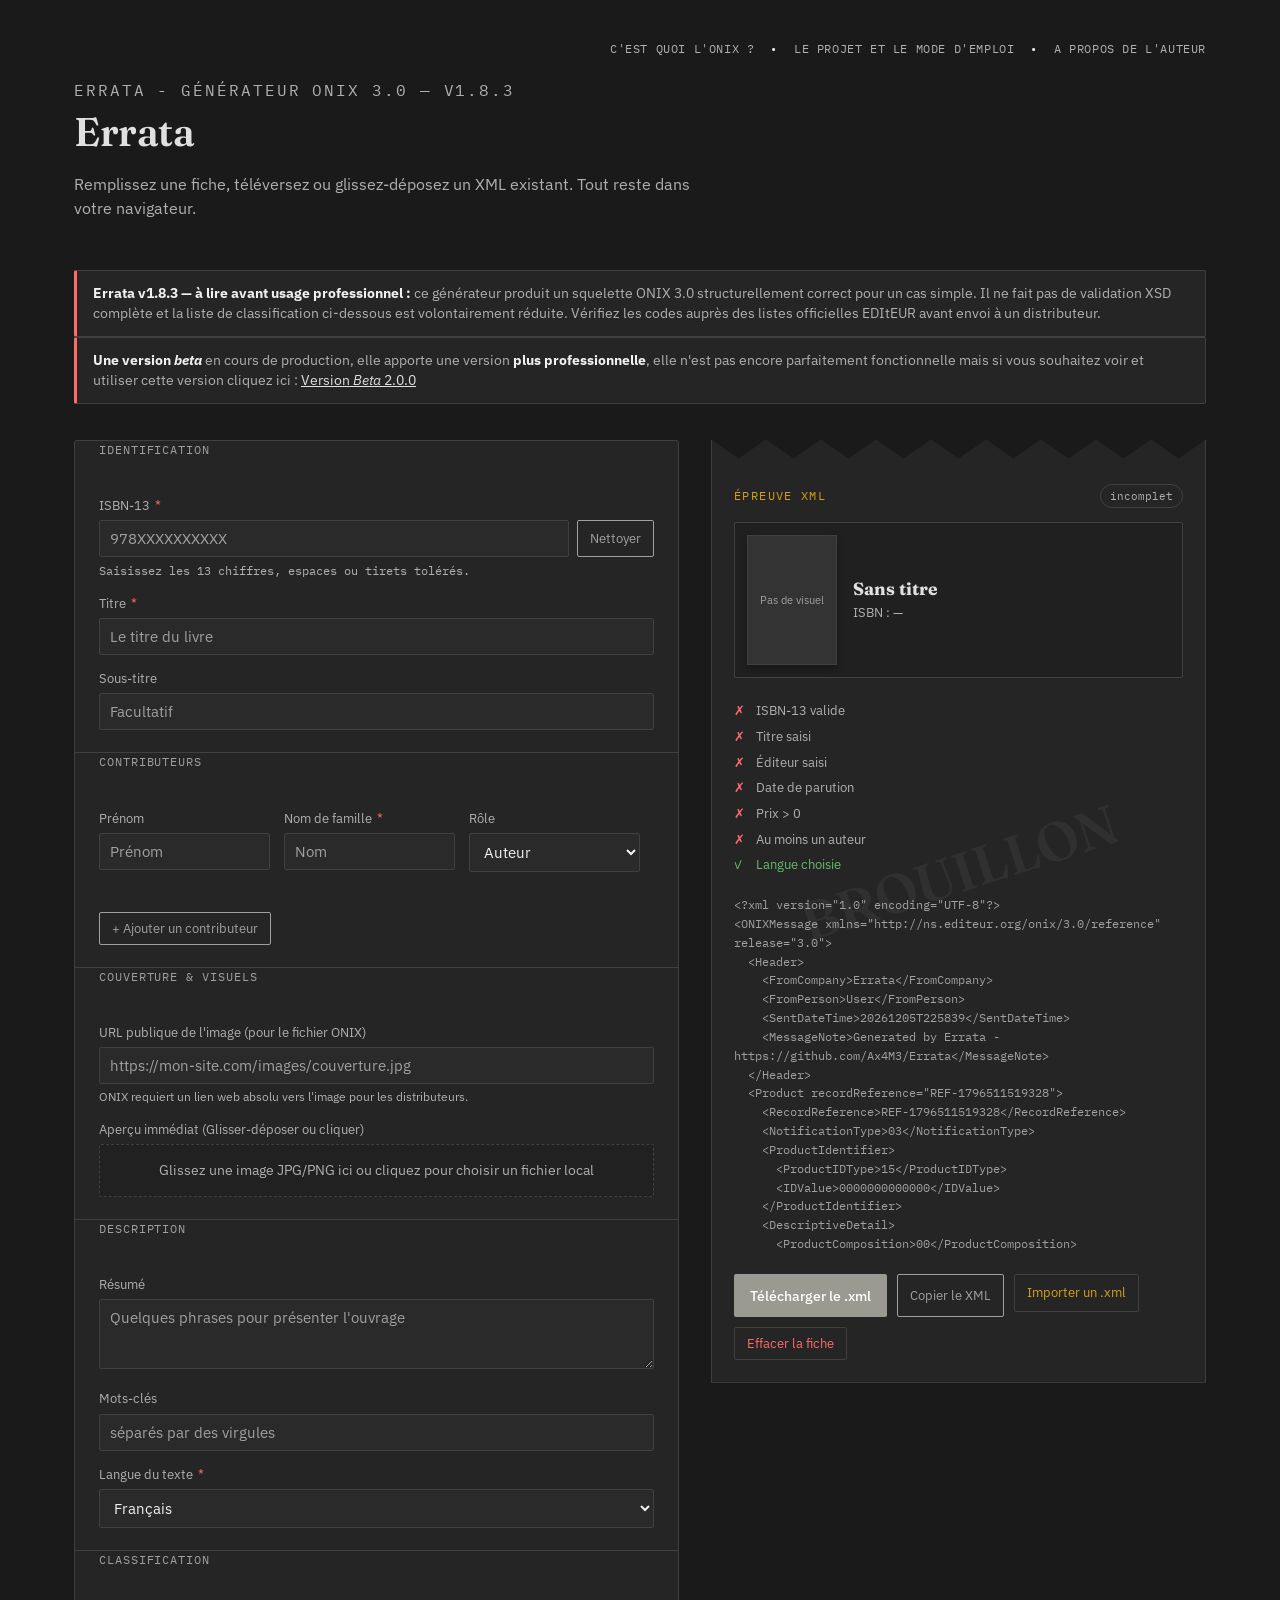
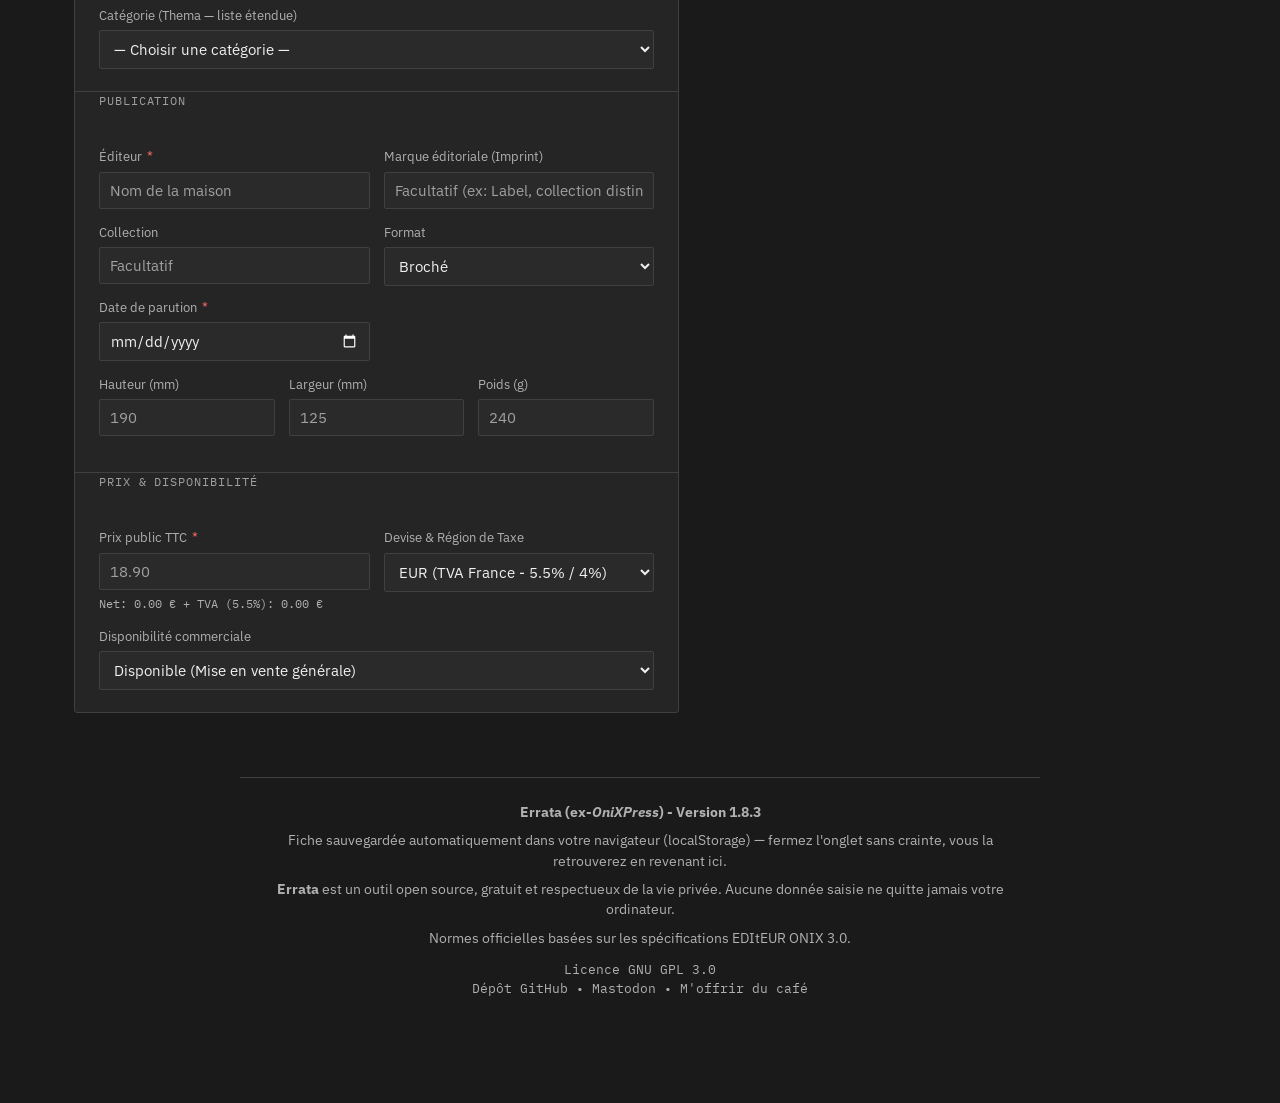
==== index.html @ e4c5c054 "correction de l'import XML et changement de nom" ====
<!DOCTYPE html>
<html lang="fr">
<head>
<meta charset="UTF-8">
<meta name="viewport" content="width=device-width, initial-scale=1.0">
<title>Errata — Générateur simplifié ONIX 3.0</title>
<meta name="description" content="Générez une fiche ONIX 3.0 structurellement correcte à partir d'un formulaire simple, entièrement dans votre navigateur. Aucune donnée n'est envoyée à un serveur.">
<meta property="og:title" content="Errata — Générateur ONIX 3.0">
<meta property="og:description" content="Remplissez une fiche, obtenez un fichier ONIX 3.0 valide côté structure, prêt à envoyer à un distributeur.">
<meta property="og:type" content="website">
<link rel="icon" href="data:image/svg+xml,%3Csvg xmlns='http://www.w3.org/2000/svg' viewBox='0 0 100 100'%3E%3Crect width='100' height='100' fill='%231A1A1A'/%3E%3Ctext x='50' y='68' text-anchor='middle' fill='%23D4A017' font-family='serif'%3E%3Ctspan font-size='58'%3EE%3C/tspan%3E%3Ctspan font-size='44'%3Ea%3C/tspan%3E%3C/text%3E%3C/svg%3E">
<link rel="preconnect" href="https://fonts.googleapis.com">
<link rel="preconnect" href="https://fonts.gstatic.com" crossorigin>
<link href="https://fonts.googleapis.com/css2?family=Fraunces:opsz,wght@9..144,400;9..144,500;9..144,600&family=IBM+Plex+Sans:wght@400;500;600&family=IBM+Plex+Mono:wght@400;500&display=swap" rel="stylesheet">
<link rel="stylesheet" href="style.css">
</head>
<body>
  <header class="top">
    <nav class="top-nav">
      <a href="pages/about.html">C'est quoi l'ONIX ?</a>
      <span> • </span>
      <a href="pages/project.html">Le Projet et le mode d'emploi</a>
      <span> • </span>
      <a href="pages/about-me.html">A propos de l'auteur</a>
    </nav>
    <p class="eyebrow">Errata - Générateur ONIX 3.0 — v1.8.3</p>
    <h1>Errata</h1>
    <p>Remplissez une fiche, téléversez ou glissez-déposez un XML existant. Tout reste dans votre navigateur.</p>
  </header>
  <div class="disclaimer">
    <div class="box">
      <strong>Errata v1.8.3 — à lire avant usage professionnel :</strong> ce générateur produit un squelette ONIX 3.0 structurellement correct pour un cas simple. Il ne fait pas de validation XSD complète et la liste de classification ci-dessous est volontairement réduite. Vérifiez les codes auprès des listes officielles EDItEUR avant envoi à un distributeur.
    </div>
    <div class="box">
      <strong>Une version <em>beta</em></strong> en cours de production, elle apporte une version <strong>plus professionnelle</strong>, elle n'est pas encore parfaitement fonctionnelle mais si vous souhaitez voir et utiliser cette version cliquez ici : <a href="admin/betatestindex.html" target="_blank" rel="noopener noreferrer">Version <em>Beta</em> 2.0.0</a>
    </div>
  </div>
  <main class="layout">
    <form class="card" id="onixForm" autocomplete="off">
      <fieldset>
        <legend>Identification</legend>
        <div class="field">
          <label for="isbn">ISBN-13 <span class="req">*</span></label>
          <div class="isbn-input-wrapper">
            <input type="text" id="isbn" inputmode="numeric" placeholder="978XXXXXXXXXX" maxlength="17" required aria-required="true" aria-describedby="isbnStatus">
            <button type="button" class="btn-ghost" id="cleanIsbnBtn" title="Supprimer les espaces et tirets">Nettoyer</button>
          </div>
          <div class="isbn-status neutral" id="isbnStatus" aria-live="polite">Saisissez les 13 chiffres, espaces ou tirets tolérés.</div>
        </div>
        <div class="field">
          <label for="title">Titre <span class="req">*</span></label>
          <input type="text" id="title" placeholder="Le titre du livre" required aria-required="true">
        </div>
        <div class="field">
          <label for="subtitle">Sous-titre</label>
          <input type="text" id="subtitle" placeholder="Facultatif">
        </div>
      </fieldset>
      <fieldset>
        <legend>Contributeurs</legend>
        <div id="contributors"></div>
        <button type="button" class="btn-ghost" id="addContributor" style="margin-top:14px;">+ Ajouter un contributeur</button>
      </fieldset>
      <fieldset>
        <legend>Couverture &amp; Visuels</legend>
        <div class="field">
          <label for="coverUrl">URL publique de l'image (pour le fichier ONIX)</label>
          <input type="text" id="coverUrl" placeholder="https://mon-site.com/images/couverture.jpg">
          <div style="font-size: .75rem; color: var(--text-muted); margin-top: 4px;">ONIX requiert un lien web absolu vers l'image pour les distributeurs.</div>
        </div>
        <div class="field">
          <label>Aperçu immédiat (Glisser-déposer ou cliquer)</label>
          <div class="cover-dropzone" id="coverLocalZone">
            Glissez une image JPG/PNG ici ou cliquez pour choisir un fichier local
          </div>
          <input type="file" id="coverLocalFile" accept="image/jpeg,image/png" style="display:none;">
        </div>
      </fieldset>
      <fieldset>
        <legend>Description</legend>
        <div class="field">
          <label for="summary">Résumé</label>
          <textarea id="summary" placeholder="Quelques phrases pour présenter l'ouvrage"></textarea>
        </div>
        <div class="field">
          <label for="keywords">Mots-clés</label>
          <input type="text" id="keywords" placeholder="séparés par des virgules">
        </div>
        <div class="field">
          <label for="language">Langue du texte <span class="req">*</span></label>
          <select id="language" required aria-required="true">
            <option value="">— Choisir une langue —</option>
            <option value="fre" selected>Français</option>
            <option value="eng">Anglais</option>
            <option value="spa">Espagnol</option>
            <option value="ger">Allemand</option>
            <option value="ita">Italien</option>
            <option value="por">Portugais</option>
            <option value="dut">Néerlandais</option>
            <option value="rus">Russe</option>
            <option value="pol">Polonais</option>
            <option value="swe">Suédois</option>
            <option value="dan">Danois</option>
            <option value="nor">Norvégien</option>
            <option value="fin">Finnois</option>
            <option value="gre">Grec</option>
            <option value="tur">Turc</option>
            <option value="ara">Arabe</option>
            <option value="chi">Chinois</option>
            <option value="jpn">Japonais</option>
            <option value="kor">Coréen</option>
            <option value="lat">Latin</option>
          </select>
        </div>
      </fieldset>
      <fieldset>
        <legend>Classification</legend>
        <div class="field">
          <label for="subject">Catégorie (Thema — liste étendue)</label>
          <select id="subject">
            <option value="">— Choisir une catégorie —</option>
            <optgroup label="Fiction et romans">
              <option value="FBA">Fiction contemporaine</option>
              <option value="FBC">Fiction classique</option>
              <option value="FV">Fiction historique</option>
              <option value="FC">Fiction biographique</option>
              <option value="FL">Science-fiction</option>
              <option value="FM">Fantasy</option>
              <option value="FF">Policier / roman à énigme</option>
              <option value="FH">Thriller / suspense</option>
              <option value="FK">Horreur / fantastique</option>
              <option value="FJ">Aventure</option>
              <option value="FR">Romance</option>
              <option value="FT">Saga familiale</option>
              <option value="FN">Mythes et légendes</option>
              <option value="FLX">Fiction littéraire générale</option>
            </optgroup>
            <optgroup label="Jeunesse">
              <option value="YFB">Jeunesse — fiction générale</option>
              <option value="YFH">Jeunesse — fantasy</option>
              <option value="YFG">Jeunesse — science-fiction</option>
              <option value="YFT">Jeunesse — fiction historique</option>
              <option value="YFC">Jeunesse — aventure</option>
              <option value="YFD">Jeunesse — horreur / fantômes</option>
              <option value="YFQ">Jeunesse — histoires humoristiques</option>
              <option value="YX">Jeunesse — non-fiction</option>
              <option value="YPS">Jeunesse — poésie</option>
              <option value="YBC">Jeunesse — livres d'images</option>
            </optgroup>
            <optgroup label="Biographie, littérature et critique">
              <option value="DNB">Biographie</option>
              <option value="DNBA">Autobiographie</option>
              <option value="DNC">Mémoires</option>
              <option value="DNL">Essai littéraire</option>
              <option value="DS">Littérature — histoire et critique</option>
              <option value="DSB">Biographie littéraire</option>
              <option value="DCF">Essais sur la fiction</option>
            </optgroup>
            <optgroup label="Société et sciences humaines">
              <option value="JB">Société et culture — généralités</option>
              <option value="JH">Sociologie et anthropologie</option>
              <option value="JN">Éducation</option>
              <option value="JP">Politique et gouvernement</option>
              <option value="JPH">Histoire politique</option>
              <option value="JFS">Féminisme et études de genre</option>
              <option value="JM">Médias et communication</option>
              <option value="JHMC">Études culturelles</option>
            </optgroup>
            <optgroup label="Arts">
              <option value="AB">Arts — généralités</option>
              <option value="AG">Beaux-arts — sujets et traitements</option>
              <option value="AGA">Histoire de l'art</option>
              <option value="AFC">Peinture</option>
              <option value="AK">Art et design</option>
              <option value="AM">Architecture</option>
              <option value="AP">Photographie et photographies</option>
              <option value="ATD">Design</option>
            </optgroup>
            <optgroup label="Cuisine et gastronomie">
              <option value="WBA">Cuisine générale et recettes</option>
              <option value="WBTD">Cuisine du monde</option>
              <option value="WBF">Cuisine française</option>
              <option value="WBD">Régimes et nutrition</option>
              <option value="WBJ">Boissons (vin, bière, cocktails)</option>
              <option value="WBS">Cuisine végétarienne/végane</option>
            </optgroup>
            <optgroup label="Nature et environnement">
              <option value="RNC">Conservation de la nature</option>
              <option value="RN">Écologie et environnement</option>
              <option value="RGC">Changement climatique</option>
              <option value="WN">Vie sauvage et animaux</option>
              <option value="TV">Jardinage</option>
            </optgroup>
            <optgroup label="Économie et entreprise">
              <option value="KCF">Finance</option>
              <option value="KJ">Économie</option>
              <option value="KJK">Économie internationale</option>
              <option value="KFF">Comptabilité</option>
              <option value="KNS">Marketing</option>
              <option value="KJV">Entrepreneuriat</option>
            </optgroup>
            <optgroup label="Droit">
              <option value="LN">Droit — généralités</option>
              <option value="LND">Droit privé</option>
              <option value="LNP">Droit public</option>
              <option value="LNKD">Droit des affaires</option>
              <option value="LNC">Droit constitutionnel</option>
            </optgroup>
            <optgroup label="Sciences et technique">
              <option value="PD">Mathématiques</option>
              <option value="PH">Physique</option>
              <option value="PST">Sciences de la Terre</option>
              <option value="PB">Biologie et sciences de la vie</option>
              <option value="PS">Chimie</option>
              <option value="TJ">Technologie, ingénierie</option>
              <option value="UY">Informatique</option>
            </optgroup>
            <optgroup label="Reference et éducation">
              <option value="GBC">Dictionnaires et encyclopédies</option>
              <option value="JN">Éducation</option>
              <option value="JNU">Enseignement supérieur</option>
              <option value="CJ">Langues</option>
            </optgroup>
            <optgroup label="Histoire">
              <option value="NH">Histoire</option>
              <option value="NHD">Histoire générale et mondiale</option>
              <option value="NHF">Histoire des périodes spécifiques</option>
              <option value="NHG">Histoire par région</option>
              <option value="NHW">Histoire militaire</option>
            </optgroup>
            <optgroup label="Santé et bien-être">
              <option value="V">Santé, relations et développement personnel</option>
              <option value="VF">Santé familiale</option>
              <option value="VS">Santé publique</option>
              <option value="VX">Médecine alternative</option>
              <option value="VSP">Psychologie</option>
            </optgroup>
            <optgroup label="Loisirs et sports">
              <option value="S">Sports et loisirs</option>
              <option value="SF">Sports en général</option>
              <option value="SFB">Sports de ballon</option>
              <option value="SFG">Jeux et passe-temps</option>
              <option value="SFH">Jeux de société</option>
            </optgroup>
          </select>
        </div>
      </fieldset>
      <fieldset>
        <legend>Publication</legend>
        <div class="row">
          <div class="field">
            <label for="publisher">Éditeur <span class="req">*</span></label>
            <input type="text" id="publisher" placeholder="Nom de la maison" required aria-required="true">
          </div>
          <div class="field">
            <label for="imprint">Marque éditoriale (Imprint)</label>
            <input type="text" id="imprint" placeholder="Facultatif (ex: Label, collection distincte)">
          </div>
        </div>
        <div class="row">
          <div class="field">
            <label for="collection">Collection</label>
            <input type="text" id="collection" placeholder="Facultatif">
          </div>
          <div class="field">
            <label for="productForm">Format</label>
            <select id="productForm">
              <option value="BC">Broché</option>
              <option value="BB">Relié</option>
              <option value="ED">Numérique (ePub / PDF)</option>
            </select>
          </div>
        </div>
        <div class="row">
          <div class="field">
            <label for="pubdate">Date de parution <span class="req">*</span></label>
            <input type="date" id="pubdate" required aria-required="true">
          </div>
        </div>
        <div class="row-3 field" id="logisticsRow" style="margin-top:14px;">
          <div class="field">
            <label for="height">Hauteur (mm)</label>
            <input type="number" id="height" min="0" placeholder="190">
          </div>
          <div class="field">
            <label for="width">Largeur (mm)</label>
            <input type="number" id="width" min="0" placeholder="125">
          </div>
          <div class="field">
            <label for="weight">Poids (g)</label>
            <input type="number" id="weight" min="0" placeholder="240">
          </div>
        </div>
      </fieldset>
      <fieldset>
        <legend>Prix &amp; disponibilité</legend>
        <div class="row">
          <div class="field">
            <label for="price">Prix public TTC <span class="req">*</span></label>
            <input type="number" id="price" min="0" step="0.01" placeholder="18.90" required aria-required="true">
            <div id="priceCalculated" style="font-family:'IBM Plex Mono', monospace; font-size:.75rem; color:var(--text-muted); margin-top:5px;"></div>
          </div>
          <div class="field">
            <label for="currency">Devise &amp; Région de Taxe</label>
            <select id="currency">
              <option value="EUR-FR">EUR (TVA France - 5.5% / 4%)</option>
              <option value="EUR-BE">EUR (TVA Belgique - 6%)</option>
              <option value="CHF">CHF (TVA Suisse - 2.6%)</option>
              <option value="USD">USD (Sans Taxe - US)</option>
              <option value="GBP">GBP (TVA Exonérée - UK)</option>
              <option value="CAD">CAD (TPS Canada - 5%)</option>
            </select>
          </div>
        </div>
        <div class="field">
          <label for="availability">Disponibilité commerciale</label>
          <select id="availability">
            <option value="20">Disponible (Mise en vente générale)</option>
            <option value="10">À paraître (Précommande)</option>
            <option value="40">Disponibilité incertaine / Réimprimer</option>
            <option value="31">Épuisé</option>
          </select>
        </div>
      </fieldset>
    </form>
    <div class="proof-wrap">
      <div class="proof" id="dropZone">
        <div class="proof-head">
          <p class="eyebrow">Épreuve XML</p>
          <span class="status-pill" id="statusPill" aria-live="polite">incomplet</span>
        </div>
        
        <div class="preview-book-container">
          <div class="preview-cover-box" id="previewCover">Pas de visuel</div>
          <div class="preview-book-info">
            <h3 class="preview-book-title" id="previewTitle">Sans titre</h3>
            <div class="preview-book-meta" id="previewMeta">ISBN : —</div>
          </div>
        </div>

        <ul class="checklist" id="checklist" aria-live="polite"></ul>
        <pre id="xmlOutput"></pre>
        <div class="proof-actions">
          <button type="button" class="btn-primary" id="downloadBtn" disabled>Télécharger le .xml</button>
          <button type="button" class="btn-ghost" id="copyBtn" disabled>Copier le XML</button>
          
          <label for="importFile" class="btn-label">Importer un .xml</label>
          <input type="file" id="importFile" accept=".xml" style="display:none;">
          
          <button type="button" class="btn-ghost" id="resetBtn">Effacer la fiche</button>
          <span id="copyError" role="alert" style="font-size:.75rem;color:var(--accent-red);align-self:center;"></span>
        </div>
      </div>
    </div>
  </main>

  <footer class="note">
    <div><strong>Errata (ex-<em>OniXPress</em>) - Version 1.8.3</strong></div>
    <div>Fiche sauvegardée automatiquement dans votre navigateur (localStorage) — fermez l'onglet sans crainte, vous la retrouverez en revenant ici.</div>
    <div><strong>Errata</strong> est un outil open source, gratuit et respectueux de la vie privée. Aucune donnée saisie ne quitte jamais votre ordinateur.</div>
    <div>Normes officielles basées sur les spécifications EDItEUR ONIX 3.0.</div>
    <div class="footer-links">
      <a href="pages/license.html" target="_blank" rel="noopener noreferrer">Licence GNU GPL 3.0</a>
      <div>
        <a href="https://github.com/Ax4M3/Errata" target="_blank" rel="noopener noreferrer">Dépôt GitHub</a>
        <span> • </span>
        <a href="https://piaille.fr/@Axm" target="_blank" rel="noopener noreferrer">Mastodon</a>
        <span> • </span>
        <a href="https://liberapay.com/AxM3/donate" target="_blank" rel="noopener noreferrer">M'offrir du café</a>
      </div>
    </div>
  </footer>
  
<script>
(function(){
  const STORAGE_KEY = 'errata-fiche';
  const STORAGE_SCHEMA_VERSION = 3;
  const fields = ['isbn','title','subtitle','summary','keywords','subject',
                   'publisher','imprint','collection','pubdate','productForm','price','currency',
                   'height', 'width', 'weight', 'availability', 'language', 'coverUrl'];
  
  let contributors = [{ firstname:'', lastname: '', role:'A01', lang: 'eng' }];
  let localCoverDataUrl = '';
  const sessionRef = Date.now();
  
  const contributorRoles = [
    { code: 'A01', label: 'Auteur' },
    { code: 'A18', label: 'Co-auteur' },
    { code: 'A02', label: 'Avec la participation de' },
    { code: 'A03', label: 'Compilé par' },
    { code: 'A04', label: 'Sélectionné par' },
    { code: 'A11', label: 'Conception graphique de' },
    { code: 'A12', label: 'Illustré par' },
    { code: 'A13', label: 'Photographies de' },
    { code: 'A14', label: 'Cartes par' },
    { code: 'A31', label: 'Illustrations de couverture par' },
    { code: 'A32', label: 'Couverture conçue par' },
    { code: 'A36', label: 'Couverture / illustration de couverture par' },
    { code: 'B05', label: 'Adapté par' },
    { code: 'B06', label: 'Traduit par (Traducteur)' },
    { code: 'B01', label: 'Sous la direction de / Édité par' },
    { code: 'B02', label: 'Édité par' },
    { code: 'B03', label: 'Conseiller éditorial' },
    { code: 'B04', label: 'Rédacteur en chef' },
    { code: 'B09', label: 'Collection dirigée par' },
    { code: 'B20', label: 'Directeur de collection' },
    { code: 'B17', label: 'Collaborateur' }
  ];

  const languagesList = [
    { code: 'eng', label: 'Anglais' },
    { code: 'fre', label: 'Français' },
    { code: 'spa', label: 'Espagnol' },
    { code: 'ger', label: 'Allemand' },
    { code: 'ita', label: 'Italien' },
    { code: 'por', label: 'Portugais' }
  ];

  const els = {};
  fields.forEach(id => els[id] = document.getElementById(id));
  const logisticsRow = document.getElementById('logisticsRow');
  const contributorsWrap = document.getElementById('contributors');
  const xmlOutput = document.getElementById('xmlOutput');
  const checklistEl = document.getElementById('checklist');
  const statusPill = document.getElementById('statusPill');
  const downloadBtn = document.getElementById('downloadBtn');
  const copyBtn = document.getElementById('copyBtn');
  const copyError = document.getElementById('copyError');
  const isbnStatus = document.getElementById('isbnStatus');
  const importFileInput = document.getElementById('importFile');
  const dropZone = document.getElementById('dropZone');
  const cleanIsbnBtn = document.getElementById('cleanIsbnBtn');
  
  const coverLocalZone = document.getElementById('coverLocalZone');
  const coverLocalFile = document.getElementById('coverLocalFile');
  const previewCover = document.getElementById('previewCover');
  const previewTitle = document.getElementById('previewTitle');
  const previewMeta = document.getElementById('previewMeta');

  function escapeXml(str){
    return String(str || '').replace(/&/g,'&amp;').replace(/</g,'&lt;').replace(/>/g,'&gt;').replace(/"/g,'&quot;').replace(/'/g,'&apos;');
  }
  function escapeAttr(str) {
    return String(str || '').replace(/&/g,'&amp;').replace(/</g,'&lt;').replace(/>/g,'&gt;').replace(/"/g,'&quot;').replace(/'/g,'&#39;');
  }
  function cleanIsbn(v){
    return (v || '').replace(/[^0-9Xx]/g,'').toUpperCase();
  }
  function isbn13CheckDigit(isbn12){
    let sum = 0;
    for(let i=0;i<12;i++){
      const d = parseInt(isbn12[i],10);
      sum += (i % 2 === 0) ? d : d*3;
    }
    const mod = sum % 10;
    return mod === 0 ? 0 : 10 - mod;
  }
  function validateIsbn(raw){
    const clean = cleanIsbn(raw);
    if(clean.length === 0) return { state:'neutral', msg:'Saisissez les 13 chiffres, espaces ou tirets tolérés.' };
    if(clean.length !== 13 || !/^\d{13}$/.test(clean)) return { state:'bad', msg:'Un ISBN-13 comporte exactement 13 chiffres.' };
    const expected = isbn13CheckDigit(clean.slice(0,12));
    if(expected === parseInt(clean[12],10)) return { state:'ok', msg:'✓ Clé valide.', clean };
    return { state:'bad', msg:`✗ Clé invalide (attendu ${expected}).` };
  }

  cleanIsbnBtn.addEventListener('click', () => {
    els.isbn.value = cleanIsbn(els.isbn.value);
    update();
  });

  coverLocalZone.addEventListener('click', () => coverLocalFile.click());
  coverLocalFile.addEventListener('change', e => handleCoverFile(e.target.files[0]));
  
  coverLocalZone.addEventListener('dragover', e => { e.preventDefault(); coverLocalZone.style.borderColor = 'var(--accent-gold)'; });
  coverLocalZone.addEventListener('dragleave', () => coverLocalZone.style.borderColor = 'var(--line)');
  coverLocalZone.addEventListener('drop', e => {
    e.preventDefault();
    coverLocalZone.style.borderColor = 'var(--line)';
    if(e.dataTransfer.files.length > 0) handleCoverFile(e.dataTransfer.files[0]);
  });

  function handleCoverFile(file) {
    if (!file || !file.type.startsWith('image/')) return;
    const reader = new FileReader();
    reader.onload = function(evt) {
      localCoverDataUrl = evt.target.result;
      updateCoverPreview();
    };
    reader.readAsDataURL(file);
  }

  function updateCoverPreview() {
    const state = getState();
    const currentSrc = localCoverDataUrl || state.coverUrl.trim();
    if (currentSrc) {
      previewCover.style.backgroundImage = `url('${currentSrc}')`;
      previewCover.textContent = '';
    } else {
      previewCover.style.backgroundImage = 'none';
      previewCover.textContent = 'Pas de visuel';
    }
    
    previewTitle.textContent = state.title.trim() ? state.title : 'Sans titre';
    previewMeta.textContent = `ISBN : ${state.isbnClean ? state.isbnClean : '—'}`;
  }

  function renderContributors(){
    contributorsWrap.innerHTML = '';
    contributors.forEach((c, idx) => {
      const row = document.createElement('div');
      row.className = 'contributor-row';

      const fnField = document.createElement('div');
      fnField.className = 'field';
      fnField.innerHTML = `<label for="contrib-fn-${idx}">Prénom</label><input type="text" id="contrib-fn-${idx}" value="${escapeAttr(c.firstname)}" placeholder="Prénom">`;
      fnField.querySelector('input').addEventListener('input', e => { contributors[idx].firstname = e.target.value; update(); });
      row.appendChild(fnField);

      const lnField = document.createElement('div');
      lnField.className = 'field';
      lnField.innerHTML = `<label for="contrib-ln-${idx}">Nom de famille ${idx===0?'<span class="req">*</span>':''}</label><input type="text" id="contrib-ln-${idx}" value="${escapeAttr(c.lastname)}" placeholder="Nom" ${idx===0?'required':''}>`;
      lnField.querySelector('input').addEventListener('input', e => { contributors[idx].lastname = e.target.value; update(); });
      row.appendChild(lnField);

      const roleField = document.createElement('div');
      roleField.className = 'field';
      const rSelect = document.createElement('select');
      rSelect.id = `contrib-role-${idx}`;
      contributorRoles.forEach(r => rSelect.innerHTML += `<option value="${r.code}" ${r.code===c.role?'selected':''}>${r.label}</option>`);
      rSelect.addEventListener('change', e => { contributors[idx].role = e.target.value; renderContributors(); update(); });
      roleField.innerHTML = `<label for="contrib-role-${idx}">Rôle</label>`;
      roleField.appendChild(rSelect);
      row.appendChild(roleField);

      if (c.role === 'B06') {
        const langField = document.createElement('div');
        langField.className = 'field';
        const lSelect = document.createElement('select');
        lSelect.id = `contrib-lang-${idx}`;
        languagesList.forEach(l => lSelect.innerHTML += `<option value="${l.code}" ${l.code===(c.lang||'eng')?'selected':''}>${l.label}</option>`);
        lSelect.addEventListener('change', e => { contributors[idx].lang = e.target.value; update(); });
        langField.innerHTML = `<label for="contrib-lang-${idx}">Langue source</label>`;
        langField.appendChild(lSelect);
        row.appendChild(langField);
      }

      if(contributors.length > 1){
        const rem = document.createElement('button');
        rem.type = 'button'; rem.className = 'btn-remove'; rem.textContent = 'Retirer';
        rem.addEventListener('click', () => { contributors.splice(idx,1); renderContributors(); update(); });
        row.appendChild(rem);
      }
      contributorsWrap.appendChild(row);
    });
  }

  document.getElementById('addContributor').addEventListener('click', () => {
    contributors.push({ firstname:'', lastname: '', role:'A01', lang: 'eng' });
    renderContributors(); update();
  });

  function getTextContent(node) {
    return node ? node.textContent.trim() : '';
  }

  function findNode(parent, tagName, conditionFn) {
    const nodes = parent.getElementsByTagName(tagName);
    for (let i = 0; i < nodes.length; i++) {
      if (conditionFn(nodes[i])) return nodes[i];
    }
    return null;
  }

  function findNodes(parent, tagName, conditionFn) {
    const nodes = parent.getElementsByTagName(tagName);
    const result = [];
    for (let i = 0; i < nodes.length; i++) {
      if (conditionFn(nodes[i])) result.push(nodes[i]);
    }
    return result;
  }

  function processXmlFile(file) {
    if (!file) return;
    const reader = new FileReader();
    reader.onload = function(evt) {
      try {
        const parser = new DOMParser();
        const xmlDoc = parser.parseFromString(evt.target.result, "application/xml");
        
        if (xmlDoc.getElementsByTagName("parsererror").length > 0 || !xmlDoc.querySelector('ONIXMessage')) {
          alert("Fichier XML invalide ou non conforme aux schémas ONIX requis.");
          return;
        }

        function getNodeWithChildValue(parent, childTag, childValue) {
          const children = parent.getElementsByTagName(childTag);
          for (let i = 0; i < children.length; i++) {
            if (children[i].textContent.trim() === childValue) {
              return children[i].parentNode;
            }
          }
          return null;
        }

        function getSiblingAfter(node, tagName) {
          let sibling = node.nextSibling;
          while (sibling) {
            if (sibling.nodeType === 1 && sibling.tagName === tagName) {
              return sibling;
            }
            sibling = sibling.nextSibling;
          }
          return null;
        }

        const titleElements = xmlDoc.querySelectorAll('TitleElement');
        let titleText = '';
        let subtitleText = '';
        
        titleElements.forEach(el => {
          const level = el.querySelector('TitleElementLevel');
          if (level && level.textContent.trim() === '01') {
            const titleTextEl = el.querySelector('TitleText');
            const subtitleEl = el.querySelector('Subtitle');
            if (titleTextEl) titleText = titleTextEl.textContent.trim();
            if (subtitleEl) subtitleText = subtitleEl.textContent.trim();
          }
        });
        
        if (!titleText) {
          const simpleTitle = xmlDoc.querySelector('TitleText');
          if (simpleTitle) titleText = simpleTitle.textContent.trim();
        }
        if (!subtitleText) {
          const simpleSubtitle = xmlDoc.querySelector('Subtitle');
          if (simpleSubtitle) subtitleText = simpleSubtitle.textContent.trim();
        }

        els.title.value = titleText;
        els.subtitle.value = subtitleText;
        const textContent = xmlDoc.querySelector('TextContent');
        const textNode = textContent ? textContent.querySelector('Text') : null;
        els.summary.value = getTextContent(textNode);
        const subject20 = xmlDoc.querySelector('Subject[SubjectSchemeIdentifier="20"]');
        const keywordsNode = subject20 ? subject20.querySelector('SubjectHeadingText') : null;
        els.keywords.value = getTextContent(keywordsNode) || '';
        const publisherNode = xmlDoc.querySelector('PublisherName');
        els.publisher.value = getTextContent(publisherNode);
        const imprintNode = xmlDoc.querySelector('ImprintName');
        els.imprint.value = getTextContent(imprintNode) || '';
        const collectionNode = xmlDoc.querySelector('Collection');
        const collectionTitle = collectionNode ? collectionNode.querySelector('TitleText') : null;
        els.collection.value = getTextContent(collectionTitle);
        const productFormNode = xmlDoc.querySelector('ProductForm');
        els.productForm.value = getTextContent(productFormNode) || 'BC';
        const languageNode = xmlDoc.querySelector('LanguageCode');
        els.language.value = getTextContent(languageNode) || 'fre';
        const subject93 = xmlDoc.querySelector('Subject[SubjectSchemeIdentifier="93"]');
        const subjectCode = subject93 ? subject93.querySelector('SubjectCode') : null;
        const fallbackSubject = subjectCode ? null : xmlDoc.querySelector('SubjectCode');
        els.subject.value = getTextContent(subjectCode) || getTextContent(fallbackSubject) || '';
        const availabilityNode = xmlDoc.querySelector('ProductAvailability');
        els.availability.value = getTextContent(availabilityNode) || '20';
        const priceNode = xmlDoc.querySelector('PriceAmount');
        els.price.value = getTextContent(priceNode);
        const supportingResource = xmlDoc.querySelector('SupportingResource[ResourceContentType="01"]');
        const resourceLink = supportingResource ? supportingResource.querySelector('ResourceLink') : null;
        els.coverUrl.value = getTextContent(resourceLink) || '';
        const currencyCodeNode = xmlDoc.querySelector('CurrencyCode');
        const taxRegionNode = xmlDoc.querySelector('TaxRegionCode');
        const countriesIncludedNode = xmlDoc.querySelector('CountriesIncluded');
        
        const cc = getTextContent(currencyCodeNode);
        const reg = getTextContent(taxRegionNode) || getTextContent(countriesIncludedNode);
        if(cc === 'EUR') {
          els.currency.value = reg === 'BE' ? 'EUR-BE' : 'EUR-FR';
        } else {
          els.currency.value = cc || 'EUR-FR';
        }
        
        const measures = xmlDoc.querySelectorAll('Measure');
        els.height.value = ''; els.width.value = ''; els.weight.value = '';
        measures.forEach(m => {
          const typeNode = m.querySelector('MeasureType');
          const valNode = m.querySelector('Measurement');
          if (!typeNode || !valNode) return;
          const type = typeNode.textContent.trim();
          const val = valNode.textContent.trim();
          if(type === '01') els.height.value = val;
          if(type === '02') els.width.value = val;
          if(type === '08') els.weight.value = val;
        });
        const publishingDateNode = xmlDoc.querySelector('PublishingDate');
        const dateNode = publishingDateNode ? publishingDateNode.querySelector('Date') : null;
        const rawDate = getTextContent(dateNode);
        if(rawDate && rawDate.length === 8) {
          els.pubdate.value = `${rawDate.slice(0,4)}-${rawDate.slice(4,6)}-${rawDate.slice(6,8)}`;
        } else {
          els.pubdate.value = '';
        }
        const xmlContribs = xmlDoc.querySelectorAll('Contributor');
        if (xmlContribs.length > 0) {
          contributors = [];
          xmlContribs.forEach(c => {
            const namesBeforeKey = c.querySelector('NamesBeforeKey');
            const keyNames = c.querySelector('KeyNames');
            const contributorRole = c.querySelector('ContributorRole');
            const contributorLanguage = c.querySelector('ContributorLanguage');
            const langCode = contributorLanguage ? contributorLanguage.querySelector('LanguageCode') : null;
            
            contributors.push({
              firstname: getTextContent(namesBeforeKey) || '',
              lastname: getTextContent(keyNames) || '',
              role: getTextContent(contributorRole) || 'A01',
              lang: getTextContent(langCode) || 'eng'
            });
          });
        }
        
        localCoverDataUrl = '';
        renderContributors();
        update();
        
        alert('Fichier XML importé avec succès !');
      } catch (err) {
        console.error('Erreur lors du traitement du XML:', err);
        alert("Erreur de parsing lors du traitement du fichier XML. Veuillez vérifier que le fichier est un XML ONIX 3.0 valide.\n\nErreur: " + err.message);
      }
    };
    reader.readAsText(file);
  }

  importFileInput.addEventListener('change', e => {
    processXmlFile(e.target.files[0]);
    importFileInput.value = '';
  });

  window.addEventListener('dragover', e => { e.preventDefault(); document.body.classList.add('dragover'); });
  window.addEventListener('dragleave', () => { document.body.classList.remove('dragover'); });
  window.addEventListener('drop', e => { e.preventDefault(); document.body.classList.remove('dragover'); });

  dropZone.addEventListener('dragover', e => { e.preventDefault(); dropZone.classList.add('dragover'); });
  dropZone.addEventListener('dragleave', () => { dropZone.classList.remove('dragover'); });
  dropZone.addEventListener('drop', e => {
    e.preventDefault();
    dropZone.classList.remove('dragover');
    if (e.dataTransfer.files.length > 0) {
      processXmlFile(e.dataTransfer.files[0]);
    }
  });

  function ymd(dateStr){ return dateStr ? dateStr.replace(/-/g,'') : ''; }
  
  function getTaxDetails(currencySelector, productForm) {
    switch (currencySelector) {
      case 'EUR-BE': return { rate: '6.0', value: 0.06, region: 'BE', currency: 'EUR', geoTag: `<CountriesIncluded>BE</CountriesIncluded>` };
      case 'CHF': return { rate: '2.6', value: 0.026, region: 'CH', currency: 'CHF', geoTag: `<CountriesIncluded>CH</CountriesIncluded>` };
      case 'CAD': return { rate: '5.0', value: 0.05, region: 'CA', currency: 'CAD', geoTag: `<CountriesIncluded>CA</CountriesIncluded>` };
      case 'GBP': return { rate: '0.0', value: 0.0, region: 'GB', currency: 'GBP', geoTag: `<CountriesIncluded>GB</CountriesIncluded>` };
      case 'USD': return { rate: '0.0', value: 0.0, region: 'US', currency: 'USD', geoTag: `<CountriesIncluded>US</CountriesIncluded>` };
      default: return { rate: productForm === 'ED' ? '4.0' : '5.5', value: productForm === 'ED' ? 0.04 : 0.055, region: 'FR', currency: 'EUR', geoTag: `<CountriesIncluded>FR</CountriesIncluded>` };
    }
  }

  function getState(){
    const isbnValidation = validateIsbn(els.isbn.value);
    const priceNum = parseFloat(els.price.value) || 0;
    const taxDetails = getTaxDetails(els.currency.value, els.productForm.value);
    const netPrice = priceNum / (1 + taxDetails.value);
    
    return {
      isbn: els.isbn.value,
      isbnClean: isbnValidation.clean || '',
      isbnValid: isbnValidation.state === 'ok',
      title: els.title.value,
      subtitle: els.subtitle.value,
      summary: els.summary.value,
      keywords: els.keywords.value,
      subject: els.subject.value,
      publisher: els.publisher.value,
      imprint: els.imprint.value,
      collection: els.collection.value,
      pubdate: els.pubdate.value,
      productForm: els.productForm.value,
      price: priceNum.toFixed(2),
      currency: els.currency.value,
      netPrice: netPrice.toFixed(6),
      taxRate: taxDetails.rate,
      taxValue: taxDetails.value,
      taxRegion: taxDetails.region,
      taxCurrency: taxDetails.currency,
      geoTag: taxDetails.geoTag,
      height: els.height.value,
      width: els.width.value,
      weight: els.weight.value,
      availability: els.availability.value,
      language: els.language.value,
      coverUrl: els.coverUrl.value
    };
  }

  function buildXml(state){
    const now = new Date();
    const sentDateTime = now.toISOString().replace(/[-:]/g,'').split('.')[0];
    const recordRef = state.isbnClean ? `REF-${state.isbnClean}` : `REF-${sessionRef}`;
    const formattedPrice = parseFloat(state.price) ? parseFloat(state.price).toFixed(2) : '0.00';
    const taxDetails = getTaxDetails(state.currency, state.productForm);
    const publishingStatus = { '10':'02', '20':'04', '40':'04', '31':'07' }[state.availability] || '04';
    
    const contributorsXml = contributors.filter(c => c.lastname.trim()).map((c,i) => {
      let langXml = (c.role === 'B06' && c.lang) ? `\n        <ContributorLanguage><LanguageRole>02</LanguageRole><LanguageCode>${escapeXml(c.lang)}</LanguageCode></ContributorLanguage>` : '';
      return `      <Contributor>\n        <SequenceNumber>${i+1}</SequenceNumber>\n        <ContributorRole>${c.role}</ContributorRole>\n        ${c.firstname.trim() ? `<NamesBeforeKey>${escapeXml(c.firstname.trim())}</NamesBeforeKey>\n        ` : ''}<KeyNames>${escapeXml(c.lastname.trim())}</KeyNames>${langXml}\n      </Contributor>`;
    }).join('\n') || `      <Contributor><SequenceNumber>1</SequenceNumber><ContributorRole>A01</ContributorRole><KeyNames>Anonyme</KeyNames></Contributor>`;

    const subjectXml = state.subject ? `      <Subject><SubjectSchemeIdentifier>93</SubjectSchemeIdentifier><SubjectCode>${escapeXml(state.subject)}</SubjectCode></Subject>\n` : '';
    const keywordsXml = state.keywords.trim() ? `      <Subject><SubjectSchemeIdentifier>20</SubjectSchemeIdentifier><SubjectHeadingText>${escapeXml(state.keywords.trim())}</SubjectHeadingText></Subject>\n` : '';
    const publishingDateXml = state.pubdate ? `      <PublishingDate><PublishingDateRole>01</PublishingDateRole><Date dateformat="14">${ymd(state.pubdate)}\n` : '';

    return `<?xml version="1.0" encoding="UTF-8"?>
<ONIXMessage xmlns="http://ns.editeur.org/onix/3.0/reference" release="3.0">
  <Header>
    <FromCompany>Errata</FromCompany>
    <FromPerson>User</FromPerson>
    <SentDateTime>${sentDateTime}</SentDateTime>
    <MessageNote>Generated by Errata - https://github.com/Ax4M3/Errata</MessageNote>
  </Header>
  <Product recordReference="${recordRef}">
    <RecordReference>${recordRef}</RecordReference>
    <NotificationType>03</NotificationType>
    <ProductIdentifier>
      <ProductIDType>15</ProductIDType>
      <IDValue>${state.isbnClean || '0000000000000'}</IDValue>
    </ProductIdentifier>
    <DescriptiveDetail>
      <ProductComposition>00</ProductComposition>
      <ProductForm>${state.productForm}</ProductForm>
      ${state.height ? `<Measure type="01" measurement="${state.height}" unitcode="mm"/>` : ''}
      ${state.width ? `<Measure type="02" measurement="${state.width}" unitcode="mm"/>` : ''}
      ${state.weight ? `<Measure type="08" measurement="${state.weight}" unitcode="gr"/>` : ''}
      <Language><LanguageRole>01</LanguageRole><LanguageCode>${state.language}</LanguageCode></Language>
      <TitleDetail>
        <TitleType>01</TitleType>
        <TitleElement>
          <TitleElementLevel>01</TitleElementLevel>
          <TitleText>${escapeXml(state.title)}</TitleText>
          ${state.subtitle ? `<Subtitle>${escapeXml(state.subtitle)}</Subtitle>` : ''}
        </TitleElement>
      </TitleDetail>
      ${contributorsXml}
      ${subjectXml}${keywordsXml}
    </DescriptiveDetail>
    <CollateralDetail>
      <TextContent>
        <TextTypeCode>03</TextTypeCode>
        <ContentAudience>00</ContentAudience>
        <Text>${escapeXml(state.summary)}</Text>
      </TextContent>
      ${state.coverUrl ? `<SupportingResource>\n        <ResourceContentType>01</ResourceContentType>\n        <ResourceMode>03</ResourceMode>\n        <ResourceLink>${escapeXml(state.coverUrl)}</ResourceLink>\n      </SupportingResource>` : ''}
    </CollateralDetail>
    <PublishingDetail>
      <Imprint>
        <ImprintName>${escapeXml(state.publisher)}</ImprintName>
        ${state.imprint ? `<ImprintIdentifier>\n          <ImprintIDType>01</ImprintIDType>\n          <IDValue>${escapeXml(state.imprint)}</IDValue>\n        </ImprintIdentifier>` : ''}
      </Imprint>
      ${state.collection ? `<Collection>\n        <CollectionType>10</CollectionType>\n        <TitleDetail>\n          <TitleType>01</TitleType>\n          <TitleElement>\n            <TitleElementLevel>01</TitleElementLevel>\n            <TitleText>${escapeXml(state.collection)}</TitleText>\n          </TitleElement>\n        </TitleDetail>\n      </Collection>` : ''}
      <Publisher>
        <PublishingRole>01</PublishingRole>
        <PublisherName>${escapeXml(state.publisher)}</PublisherName>
      </Publisher>
      ${publishingDateXml}
    </PublishingDetail>
    <ProductSupply>
      <Market>
        <MarketCountry>${taxDetails.region}</MarketCountry>
        <SupplyDetail>
          <SupplierName>${escapeXml(state.publisher)}</SupplierName>
          <ProductAvailability>${state.availability}</ProductAvailability>
          <Stock>
            <StockQuantity>9999</StockQuantity>
          </Stock>
          <Price>
            <PriceTypeCode>01</PriceTypeCode>
            <PriceAmount>${formattedPrice}</PriceAmount>
            <CurrencyCode>${taxDetails.currency}</CurrencyCode>
            ${taxDetails.geoTag}
            <Tax>
              <TaxType>01</TaxType>
              <TaxRateCode>VAT</TaxRateCode>
              <TaxRate>${taxDetails.rate}</TaxRate>
              <TaxableAmount>${state.netPrice}</TaxableAmount>
              <TaxAmount>${(parseFloat(state.price) - parseFloat(state.netPrice)).toFixed(6)}</TaxAmount>
            </Tax>
          </Price>
        </SupplyDetail>
      </Market>
    </ProductSupply>
  </Product>
</ONIXMessage>`;
  }

  function update(){
    const state = getState();
    const saveData = { schema: STORAGE_SCHEMA_VERSION };
    fields.forEach(f => saveData[f] = els[f].value);
    saveData.contributors = contributors;
    saveData.coverUrl = state.coverUrl;
    try { localStorage.setItem(STORAGE_KEY, JSON.stringify(saveData)); } catch(e){}
    const isbnValid = validateIsbn(els.isbn.value);
    isbnStatus.className = 'isbn-status ' + isbnValid.state;
    isbnStatus.textContent = isbnValid.msg;
    
    updateCoverPreview();
    
    const checks = [
      { id:'isbn', done: state.isbnValid, label:'ISBN-13 valide' },
      { id:'title', done: state.title.trim().length > 0, label:'Titre saisi' },
      { id:'publisher', done: state.publisher.trim().length > 0, label:'Éditeur saisi' },
      { id:'pubdate', done: state.pubdate.length > 0, label:'Date de parution' },
      { id:'price', done: parseFloat(state.price) > 0, label:'Prix > 0' },
      { id:'contrib', done: contributors.some(c => c.lastname.trim().length > 0), label:'Au moins un auteur' },
      { id:'language', done: state.language.length > 0, label:'Langue choisie' }
    ];
    
    checklistEl.innerHTML = checks.map(c => 
      `<li class="${c.done?'done':''}">
        <span class="mark">${c.done?'✓':'✗'}</span>
        ${c.label}
      </li>`
    ).join('');
    
    const allDone = checks.every(c => c.done);
    statusPill.textContent = allDone ? 'prêt' : 'incomplet';
    statusPill.className = 'status-pill ' + (allDone ? 'ready' : '');
    
    const xml = buildXml(state);
    xmlOutput.textContent = xml;
    
    downloadBtn.disabled = !allDone;
    copyBtn.disabled = !allDone;
    
    downloadBtn.onclick = () => {
      const blob = new Blob([xml], {type:'application/xml'});
      const url = URL.createObjectURL(blob);
      const a = document.createElement('a');
      a.href = url;
      a.download = `onix_${state.isbnClean || 'fiche'}_${new Date().toISOString().slice(0,10)}.xml`;
      document.body.appendChild(a);
      a.click();
      document.body.removeChild(a);
      URL.revokeObjectURL(url);
    };
    
    copyBtn.onclick = async () => {
      try {
        await navigator.clipboard.writeText(xml);
        copyError.textContent = '';
      } catch(e){
        copyError.textContent = 'Échec de la copie';
      }
    };
    
    const priceCalculated = document.getElementById('priceCalculated');
    if(priceCalculated) {
      const taxDetails = getTaxDetails(state.currency, state.productForm);
      const net = (parseFloat(state.price) / (1 + taxDetails.value)).toFixed(2);
      const tax = (parseFloat(state.price) - parseFloat(net)).toFixed(2);
      priceCalculated.textContent = `Net: ${net} € + TVA (${taxDetails.rate}%): ${tax} €`;
    }
    
    if(logisticsRow) {
      logisticsRow.style.display = state.productForm === 'ED' ? 'none' : 'grid';
    }
  }

  try {
    const saved = localStorage.getItem(STORAGE_KEY);
    if(saved) {
      const data = JSON.parse(saved);
      if(data.schema === STORAGE_SCHEMA_VERSION) {
        fields.forEach(f => {
          if(data[f] !== undefined && els[f]) els[f].value = data[f];
        });
        if(data.contributors) contributors = data.contributors;
        renderContributors();
      }
    }
  } catch(e) {}
  
  document.getElementById('resetBtn').addEventListener('click', () => {
    if(confirm('Effacer tous les champs ?')) {
      fields.forEach(f => els[f].value = '');
      contributors = [{ firstname:'', lastname: '', role:'A01', lang: 'eng' }];
      localCoverDataUrl = '';
      renderContributors();
      update();
      localStorage.removeItem(STORAGE_KEY);
    }
  });
  
  fields.forEach(f => {
    if(els[f]) els[f].addEventListener('input', update);
  });
  
  renderContributors();
  update();
})();
</script>
</body>
</html>
---- style.css ----
:root{
    --paper:#1A1A1A;
    --card:#252525;
    --ink:#E0E0E0;
    --ink-soft:#A0A0A0;
    --accent-red:#FF6B6B;
    --accent-gold:#D4A017;
    --line:#404040;
    --text:#F0F0F0;
    --text-muted:#B0B0B0;
    --ok:#66BB6A;
    --drag-bg: rgba(214, 160, 23, 0.1);
  }
  *{box-sizing:border-box;}
  html,body{margin:0;padding:0;}
  body{
    background:var(--paper);
    color:var(--text);
    font-family:'IBM Plex Sans', sans-serif;
    line-height:1.5;
    padding:0 0 80px;
    transition: background-color 0.2s;
  }
  body.dragover {
    background-color: #201e18;
  }
  a{color:var(--ink);}
  header.top{
    max-width:1180px;
    margin:0 auto;
    padding:40px 24px 28px;
    position: relative;
  }
  .top-nav {
    display: flex;
    justify-content: flex-end;
    gap: 16px;
    margin-bottom: 20px;
    font-family: 'IBM Plex Mono', monospace;
    font-size: 0.75rem;
    text-transform: uppercase;
    letter-spacing: 0.05em;
  }
  .top-nav a {
    color: var(--text-muted);
    text-decoration: none;
    transition: color 0.2s;
  }
  .top-nav a:hover {
    color: var(--accent-gold);
  }
  .eyebrow{
    font-family:'IBM Plex Mono', monospace;
    text-transform:uppercase;
    letter-spacing:.12em;
    font-size:.72rem;
    color:var(--accent-gold);
    margin:0 0 10px;
  }
    .btn-back {
    display:inline-block;
    font-family:'IBM Plex Sans', sans-serif;
    background:var(--card);
    border:1px solid var(--line);
    color:var(--ink);
    padding:10px 20px;
    border-radius:3px;
    font-size:.88rem;
    font-weight:500;
    margin-bottom:20px;
  }
  .btn-back:hover {
    background:rgba(255,255,255,0.05);
    border-color:var(--ink-soft);
  }
  h1{
    font-family:'Fraunces', serif;
    font-weight:600;
    font-size:2.5rem;
    margin:0 0 10px;
    color:var(--ink);
    letter-spacing:-.01em;
  }
  header.top p{
    max-width:640px;
    color:var(--text-muted);
    font-size:1rem;
    margin:0;
  }
  .disclaimer{
    max-width:1180px;
    margin:22px auto 0;
    padding:0 24px;
  }
  .disclaimer .box{
    border:1px solid var(--line);
    border-left:3px solid var(--accent-red);
    background:var(--card);
    padding:12px 16px;
    font-size:.85rem;
    color:var(--text-muted);
    border-radius:2px;
  }
  .disclaimer strong{color:var(--text);}
  main.layout{
    max-width:1180px;
    margin:36px auto 0;
    padding:0 24px;
    display:grid;
    grid-template-columns:1.1fr 0.9fr;
    gap:32px;
    align-items:start;
  }
  @media (max-width: 900px){
    main.layout{grid-template-columns:1fr;}
  }
  .card{
    background:var(--card);
    border:1px solid var(--line);
    border-radius:3px;
  }
  fieldset{
    border:none;
    padding:22px 24px;
    margin:0;
    border-bottom:1px solid var(--line);
  }
  fieldset:last-of-type{border-bottom:none;}
  legend{
    font-family:'IBM Plex Mono', monospace;
    text-transform:uppercase;
    letter-spacing:.08em;
    font-size:.72rem;
    color:var(--ink-soft);
    padding:0;
    margin-bottom:16px;
  }
  .field{margin-bottom:14px;}
  .field:last-child{margin-bottom:0;}
  .row{display:grid; grid-template-columns:1fr 1fr; gap:14px;}
  .row-3{display:grid; grid-template-columns:1fr 1fr 1fr; gap:14px;}
  .isbn-input-wrapper {
    display: flex;
    gap: 8px;
  }
  @media (max-width:520px){
    .row, .row-3{grid-template-columns:1fr;}
  }
  label{
    display:block;
    font-size:.8rem;
    color:var(--text-muted);
    margin-bottom:5px;
  }
  label .req{color:var(--accent-red); margin-left:2px;}
  input[type=text], input[type=number], input[type=date], select, textarea{
    width:100%;
    font-family:'IBM Plex Sans', sans-serif;
    font-size:.92rem;
    color: var(--text);
    background:#2a2a2a;
    border:1px solid var(--line);
    border-radius:2px;
    padding:8px 10px;
    transition: border-color 0.2s;
  }
  input[type=text]:focus, input[type=number]:focus, input[type=date]:focus, select:focus, textarea:focus{
    border-color: var(--accent-gold);
    outline: 2px solid var(--accent-gold);
    outline-offset: 1px;
  }
  input::placeholder, textarea::placeholder {
    color: var(--ink-soft) !important;
    opacity: 1;
  }
  input[type=date]{
    color-scheme: dark;
  }
  textarea{resize:vertical; min-height:70px;}
  .cover-dropzone {
    border: 1px dashed var(--line);
    padding: 15px;
    text-align: center;
    background: rgba(0,0,0,0.1);
    border-radius: 2px;
    cursor: pointer;
    font-size: 0.85rem;
    color: var(--text-muted);
    transition: all 0.2s;
  }
  .cover-dropzone:hover {
    border-color: var(--accent-gold);
    color: var(--text);
  }
  .preview-book-container {
    display: flex;
    gap: 16px;
    margin-bottom: 20px;
    background: rgba(0,0,0,0.15);
    padding: 12px;
    border-radius: 2px;
    border: 1px solid var(--line);
  }
  .preview-cover-box {
    width: 90px;
    height: 130px;
    background: #333;
    border: 1px solid var(--line);
    display: flex;
    align-items: center;
    justify-content: center;
    font-size: 0.7rem;
    color: var(--ink-soft);
    text-align: center;
    flex-shrink: 0;
    background-size: cover;
    background-position: center;
    box-shadow: 0 4px 8px rgba(0,0,0,0.3);
  }
  .preview-book-info {
    display: flex;
    flex-direction: column;
    justify-content: center;
  }
  .preview-book-title {
    font-family: 'Fraunces', serif;
    font-size: 1.1rem;
    color: var(--ink);
    margin: 0 0 4px 0;
    line-height: 1.2;
  }
  .preview-book-meta {
    font-size: 0.8rem;
    color: var(--text-muted);
  }

  .isbn-status{
    font-family:'IBM Plex Mono', monospace;
    font-size:.75rem;
    margin-top:5px;
  }
  .isbn-status.ok{color:var(--ok);}
  .isbn-status.bad{color:var(--accent-red);}
  .isbn-status.neutral{color:var(--text-muted);}
  .contributor-row{
    display:grid;
    grid-template-columns:1fr 1fr 1fr auto;
    gap:14px;
    align-items:flex-end;
    margin-bottom:14px;
    border-bottom: 1px dashed var(--line);
    padding-bottom: 14px;
  }
  .contributor-row:last-child {
    border-bottom: none;
    padding-bottom: 0;
  }
  @media (max-width:768px){.contributor-row{grid-template-columns:1fr;}}
  .contributor-row button{
    height:36px;
    align-self:end;
  }
  button, .btn-label{
    font-family:'IBM Plex Sans', sans-serif;
    cursor:pointer;
  }
  .btn-ghost{
    background:transparent;
    border:1px solid var(--ink-soft);
    color:var(--ink-soft);
    font-size:.82rem;
    padding:7px 12px;
    border-radius:2px;
  }
  .btn-ghost:hover{background:rgba(255,255,255,0.05);}
  .btn-label {
    display: inline-flex;
    align-items: center;
    border: 1px solid var(--line);
    color: var(--accent-gold);
    font-size: .82rem;
    padding: 8px 12px;
    border-radius: 2px;
    background: transparent;
  }
  .btn-label:hover {
    border-color: var(--accent-gold);
    background: rgba(212, 160, 23, 0.05);
  }
  .btn-remove{
    background:transparent;
    border:1px solid var(--line);
    color:var(--accent-red);
    font-size:.82rem;
    padding:8px 12px;
    border-radius:2px;
    height: 38px;
    display: inline-flex;
    align-items: center;
  }
  .btn-remove:hover{
    border-color:var(--accent-red);
    background: rgba(255, 107, 107, 0.05);
  }
  #resetBtn {
    color: var(--accent-red);
    border-color: var(--line);
  }
  #resetBtn:hover {
    border-color: var(--accent-red);
    background: rgba(255, 107, 107, 0.05);
  }
  .proof-wrap{
    position:sticky;
    top:24px;
  }
  .proof{
    position:relative;
    background:var(--card);
    border:1px solid var(--line);
    border-top:none;
    clip-path:polygon(0.0% 0%, 5.56% 2%, 11.11% 0%, 16.67% 2%, 22.22% 0%, 27.78% 2%, 33.33% 0%, 38.89% 2%, 44.44% 0%, 50.0% 2%, 55.56% 0%, 61.11% 2%, 66.67% 0%, 72.22% 2%, 77.78% 0%, 83.33% 2%, 88.89% 0%, 94.44% 2%, 100.0% 0%, 100% 100%, 0% 100%);
    padding:44px 22px 22px;
    transition: transform 0.2s, background-color 0.2s;
  }
  .proof.dragover {
    background-color: var(--drag-bg);
    transform: scale(1.01);
  }
  .proof::before{
    content:"BROUILLON";
    position:absolute;
    top:46%;
    left:50%;
    transform:translate(-50%,-50%) rotate(-18deg);
    font-family:'Fraunces', serif;
    font-size:3.4rem;
    font-weight:600;
    color:var(--ink);
    opacity:.06;
    white-space:nowrap;
    pointer-events:none;
  }
  .proof-head{
    display:flex;
    justify-content:space-between;
    align-items:center;
    margin-bottom:14px;
  }
  .proof-head .eyebrow{margin:0;}
  .status-pill{
    font-family:'IBM Plex Mono', monospace;
    font-size:.7rem;
    padding:3px 9px;
    border-radius:20px;
    border:1px solid var(--line);
    color:var(--text-muted);
  }
  .status-pill.ready{
    color:var(--ok);
    border-color:var(--ok);
  }
  pre#xmlOutput{
    position:relative;
    z-index:1;
    font-family:'IBM Plex Mono', monospace;
    font-size:.76rem;
    line-height:1.55;
    white-space:pre-wrap;
    word-break:break-word;
    max-height:360px;
    overflow-y:auto;
    margin:0 0 18px;
    color:var(--ink-soft);
  }
  .tag{color:#8ad6f2;}
  .val{color:var(--accent-gold);}
  .checklist{
    position:relative;
    z-index:1;
    list-style:none;
    padding:0;
    margin:0 0 18px;
    font-size:.82rem;
  }
  .checklist li{
    display:flex;
    align-items:center;
    gap:8px;
    padding:3px 0;
    color:var(--text-muted);
  }
  .checklist li.done{color:var(--ok);}
  .checklist .mark{
    font-family:'IBM Plex Mono', monospace;
    width:14px;
    display:inline-block;
    color:var(--accent-red);
  }
  .checklist li.done .mark{color:var(--ok);}
  .proof-actions{
    position:relative;
    z-index:1;
    display:flex;
    gap:10px;
    flex-wrap:wrap;
  }
  .btn-primary{
    background:var(--ink);
    color:#fff;
    border:none;
    padding:10px 16px;
    border-radius:2px;
    font-size:.86rem;
    font-weight:500;
  }
  .btn-primary:hover{background:var(--ink-soft);}
  .btn-primary:disabled{
    background:#9a9a90;
    cursor:not-allowed;
  }
footer.note {
    max-width: 800px;
    margin: 64px auto 0;
    padding: 24px;
    border-top: 1px solid var(--line);
    text-align: center;
    font-size: 0.85rem;
    color: var(--text-muted);
  }
  footer.note div {
    margin-bottom: 8px;
  }
  footer.note div:last-of-type {
    margin-bottom: 0;
  }
  footer.note .footer-links {
    margin-top: 12px;
    font-family: 'IBM Plex Mono', monospace;
    font-size: 0.8rem;
  }
  footer.note .footer-links a {
    color: var(--text-muted);
    text-decoration: none;
    transition: color 0.2s;
  }
  footer.note .footer-links a:hover {
    color: var(--accent-gold);
  }
  @media (min-width: 769px) {
    .contributor-row {
      align-items: stretch !important;
    }
    .contributor-row .btn-remove {
      margin-top: auto;
      height: 37px;
    }
  }
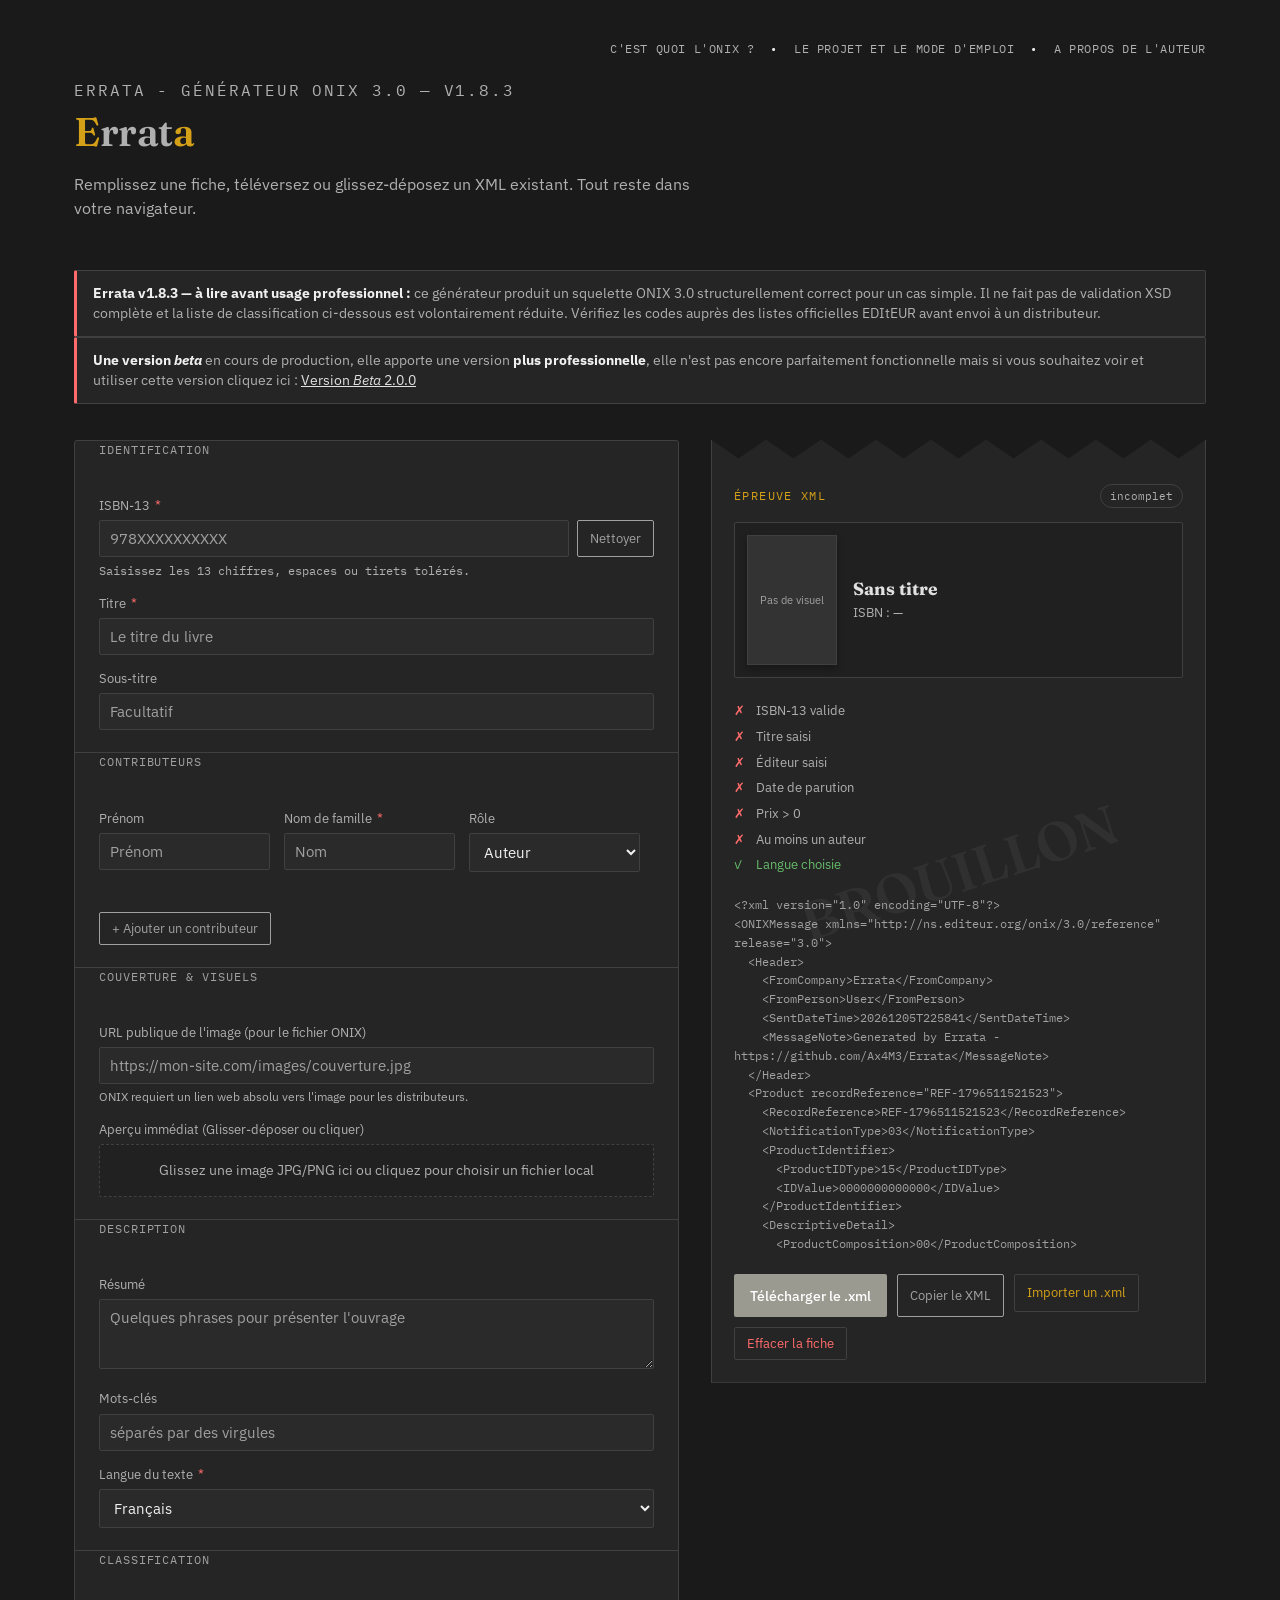
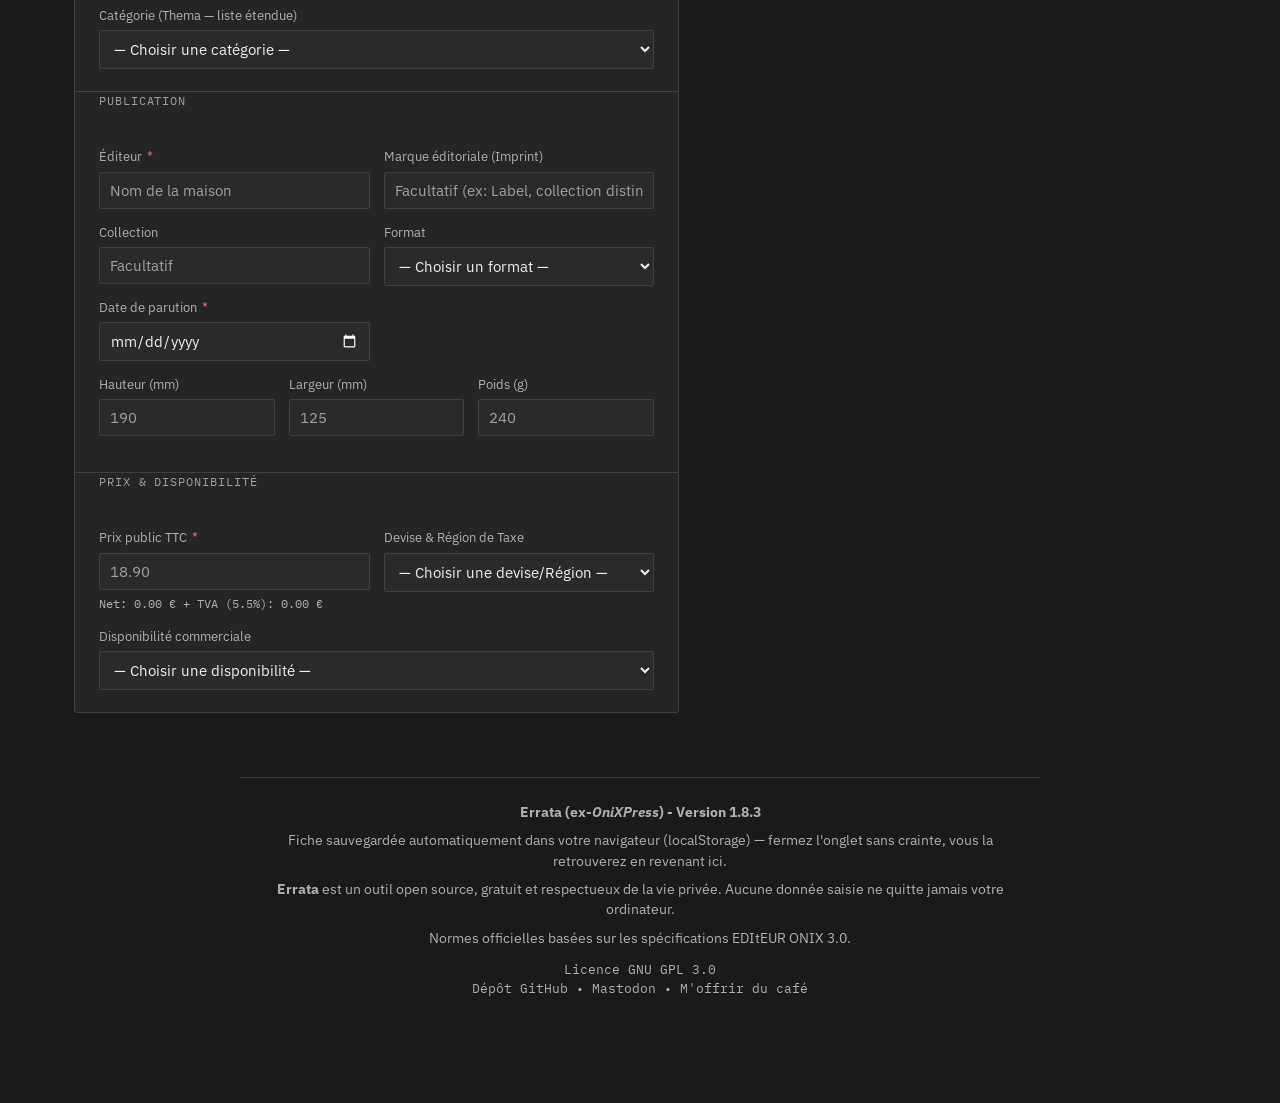
==== commit 4b40e59c: "corrections visuelles" ====
--- a/index.html
+++ b/index.html
@@ -24,7 +24,8 @@
       <a href="pages/about-me.html">A propos de l'auteur</a>
     </nav>
     <p class="eyebrow">Errata - Générateur ONIX 3.0 — v1.8.3</p>
-    <h1>Errata</h1>
+    <h1 class="title-logo">
+      <span class="gold">E</span>rrat<span class="gold">a</span></h1>
     <p>Remplissez une fiche, téléversez ou glissez-déposez un XML existant. Tout reste dans votre navigateur.</p>
   </header>
   <div class="disclaimer">
@@ -265,6 +266,7 @@
           <div class="field">
             <label for="productForm">Format</label>
             <select id="productForm">
+              <option value="" selected>— Choisir un format —</option>
               <option value="BC">Broché</option>
               <option value="BB">Relié</option>
               <option value="ED">Numérique (ePub / PDF)</option>
@@ -303,6 +305,7 @@
           <div class="field">
             <label for="currency">Devise &amp; Région de Taxe</label>
             <select id="currency">
+              <option value="" selected>— Choisir une devise/Région —</option>
               <option value="EUR-FR">EUR (TVA France - 5.5% / 4%)</option>
               <option value="EUR-BE">EUR (TVA Belgique - 6%)</option>
               <option value="CHF">CHF (TVA Suisse - 2.6%)</option>
@@ -315,6 +318,7 @@
         <div class="field">
           <label for="availability">Disponibilité commerciale</label>
           <select id="availability">
+            <option value="" selected>— Choisir une disponibilité —</option>
             <option value="20">Disponible (Mise en vente générale)</option>
             <option value="10">À paraître (Précommande)</option>
             <option value="40">Disponibilité incertaine / Réimprimer</option>
--- a/style.css
+++ b/style.css
@@ -56,6 +56,12 @@
     font-size:.72rem;
     color:var(--accent-gold);
     margin:0 0 10px;
+  }
+  .title-logo{
+    color: var(--text-muted);
+  }
+  .title-logo .gold{
+    color: var(--accent-gold);
   }
     .btn-back {
     display:inline-block;
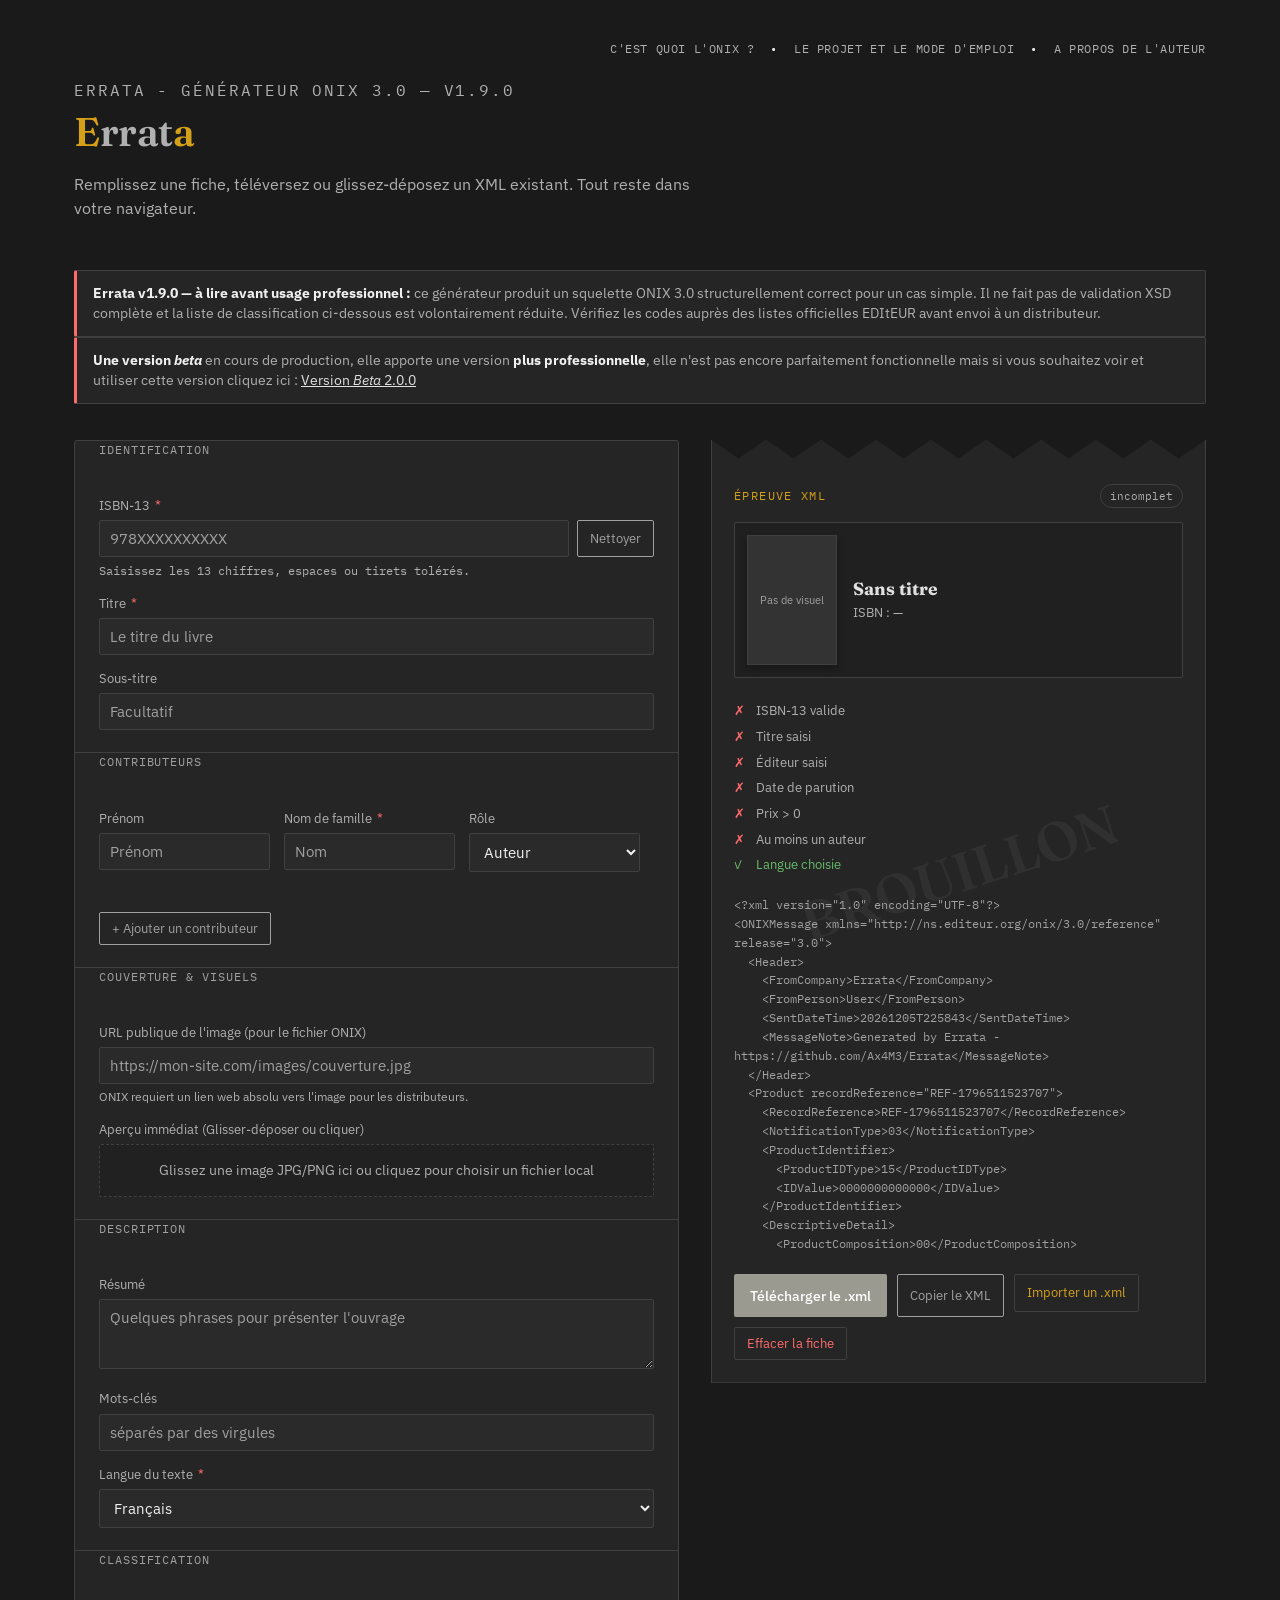
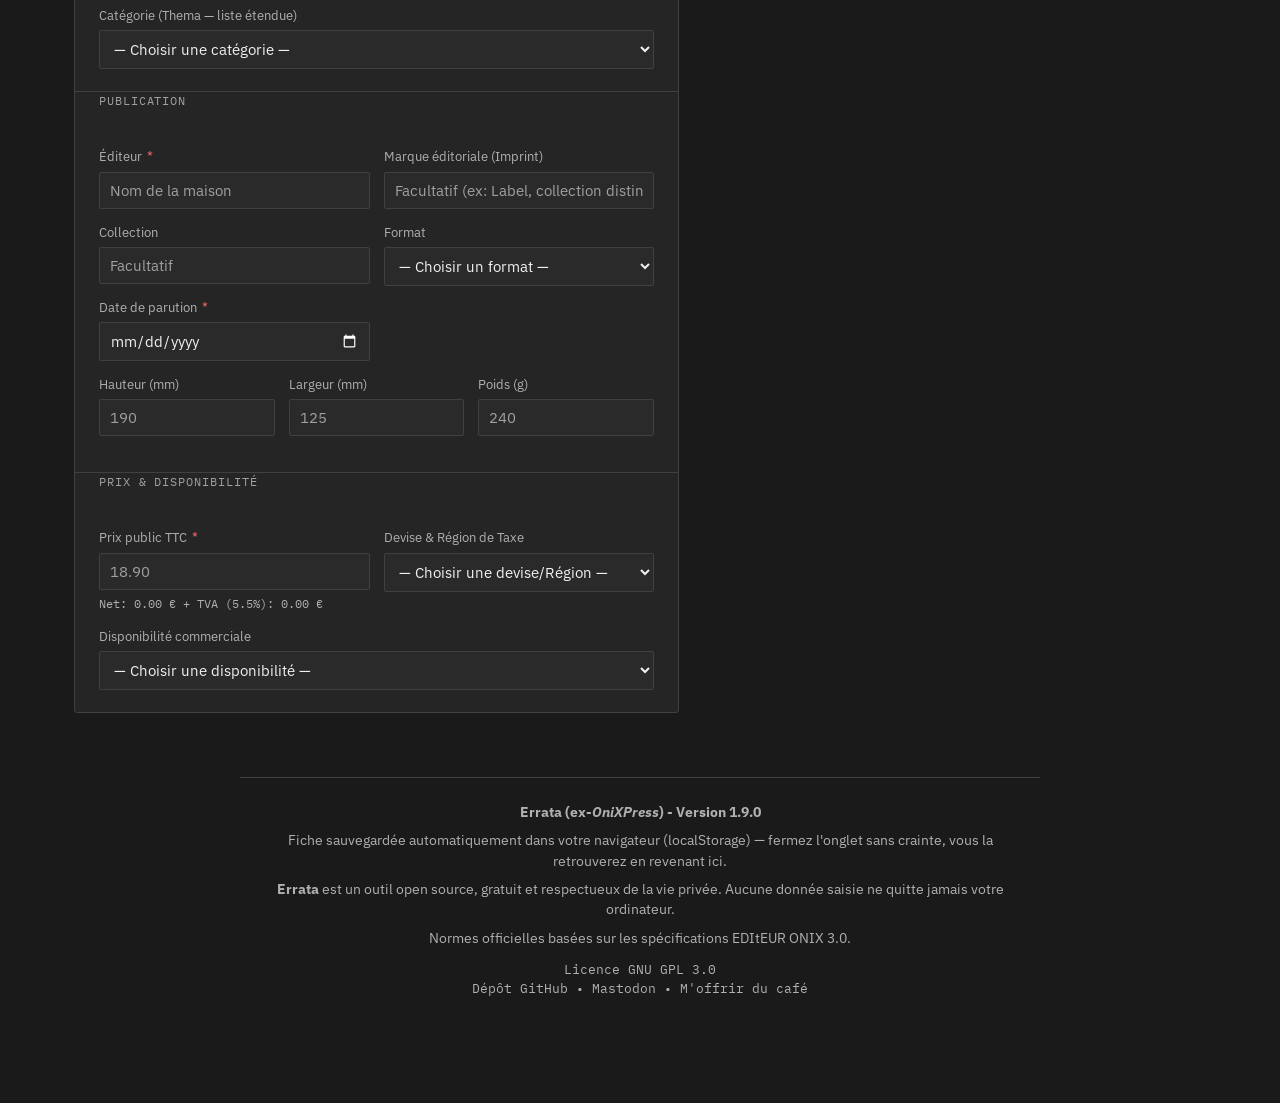
==== commit ef3ad27a: "corrections et changement nom dans la version beta" ====
--- a/index.html
+++ b/index.html
@@ -23,14 +23,14 @@
       <span> • </span>
       <a href="pages/about-me.html">A propos de l'auteur</a>
     </nav>
-    <p class="eyebrow">Errata - Générateur ONIX 3.0 — v1.8.3</p>
+    <p class="eyebrow">Errata - Générateur ONIX 3.0 — v1.9.0</p>
     <h1 class="title-logo">
       <span class="gold">E</span>rrat<span class="gold">a</span></h1>
     <p>Remplissez une fiche, téléversez ou glissez-déposez un XML existant. Tout reste dans votre navigateur.</p>
   </header>
   <div class="disclaimer">
     <div class="box">
-      <strong>Errata v1.8.3 — à lire avant usage professionnel :</strong> ce générateur produit un squelette ONIX 3.0 structurellement correct pour un cas simple. Il ne fait pas de validation XSD complète et la liste de classification ci-dessous est volontairement réduite. Vérifiez les codes auprès des listes officielles EDItEUR avant envoi à un distributeur.
+      <strong>Errata v1.9.0 — à lire avant usage professionnel :</strong> ce générateur produit un squelette ONIX 3.0 structurellement correct pour un cas simple. Il ne fait pas de validation XSD complète et la liste de classification ci-dessous est volontairement réduite. Vérifiez les codes auprès des listes officielles EDItEUR avant envoi à un distributeur.
     </div>
     <div class="box">
       <strong>Une version <em>beta</em></strong> en cours de production, elle apporte une version <strong>plus professionnelle</strong>, elle n'est pas encore parfaitement fonctionnelle mais si vous souhaitez voir et utiliser cette version cliquez ici : <a href="admin/betatestindex.html" target="_blank" rel="noopener noreferrer">Version <em>Beta</em> 2.0.0</a>
@@ -359,7 +359,7 @@
   </main>
 
   <footer class="note">
-    <div><strong>Errata (ex-<em>OniXPress</em>) - Version 1.8.3</strong></div>
+    <div><strong>Errata (ex-<em>OniXPress</em>) - Version 1.9.0</strong></div>
     <div>Fiche sauvegardée automatiquement dans votre navigateur (localStorage) — fermez l'onglet sans crainte, vous la retrouverez en revenant ici.</div>
     <div><strong>Errata</strong> est un outil open source, gratuit et respectueux de la vie privée. Aucune donnée saisie ne quitte jamais votre ordinateur.</div>
     <div>Normes officielles basées sur les spécifications EDItEUR ONIX 3.0.</div>
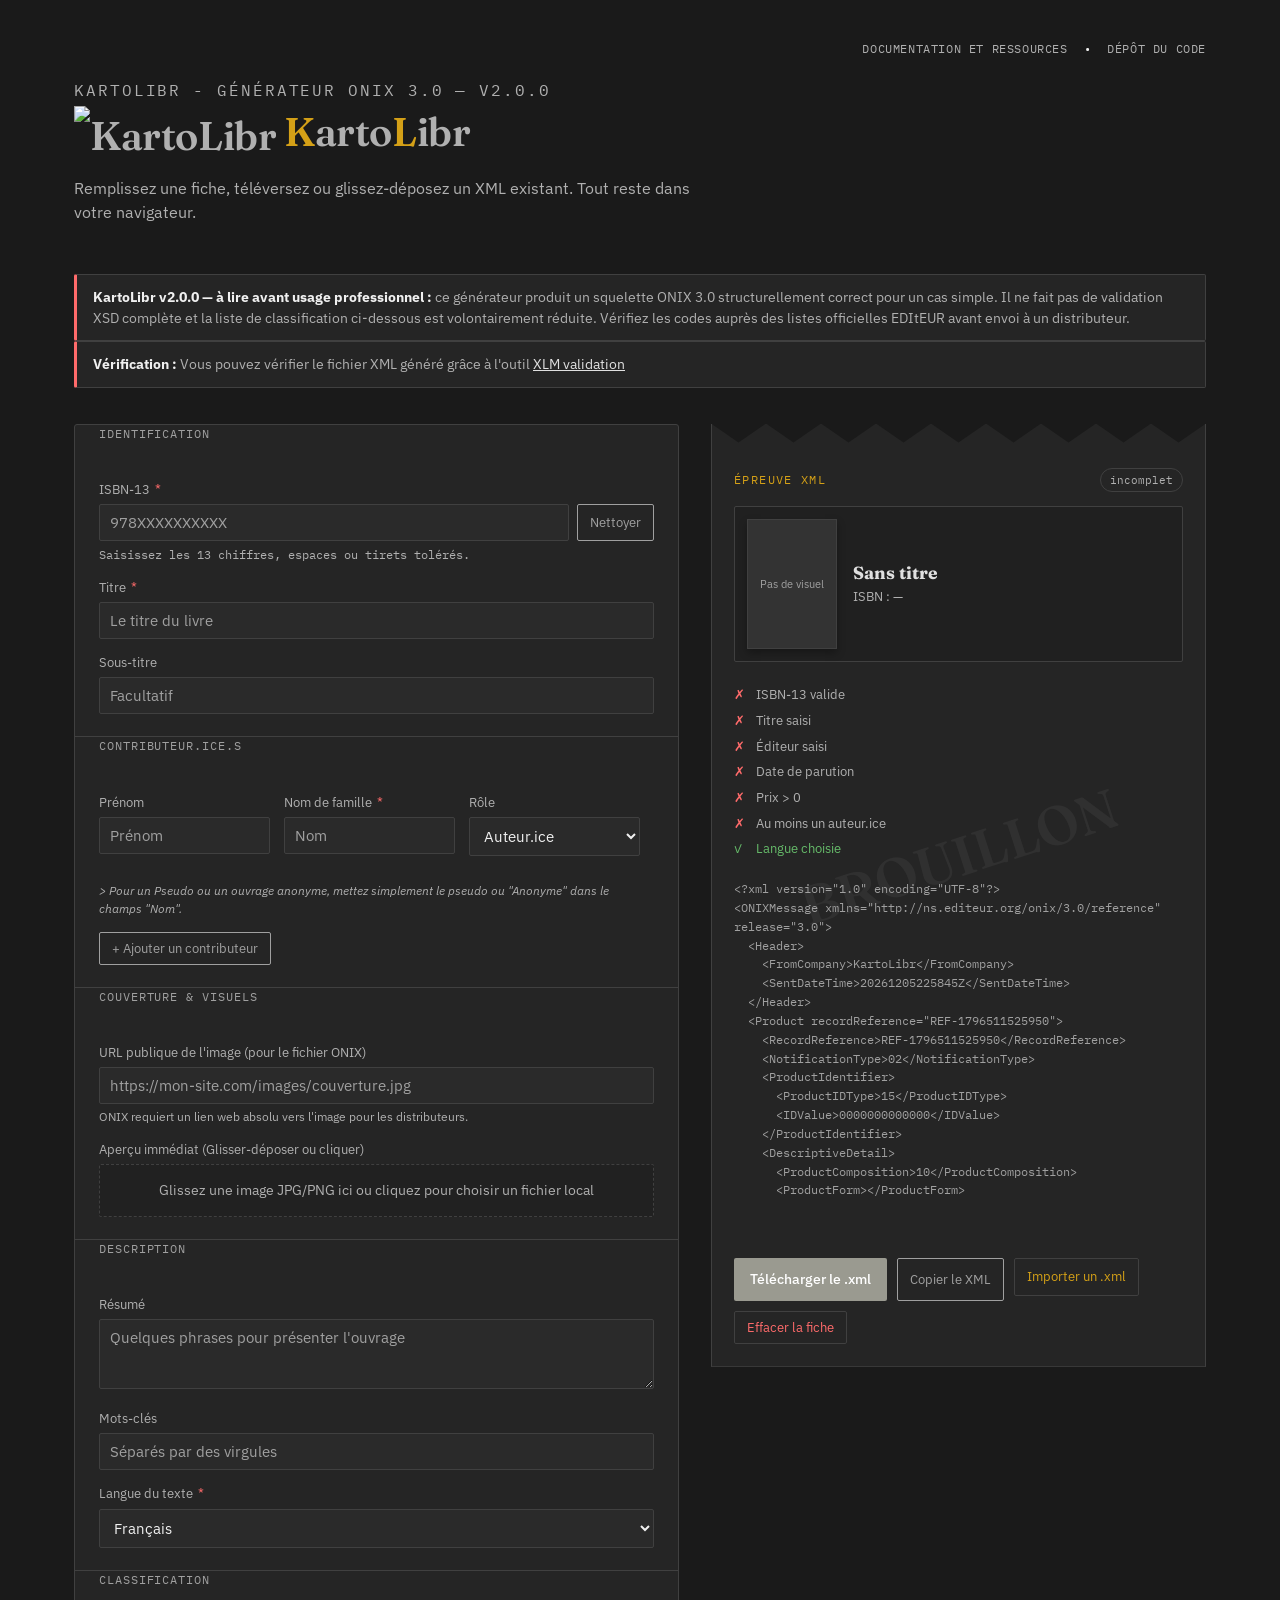
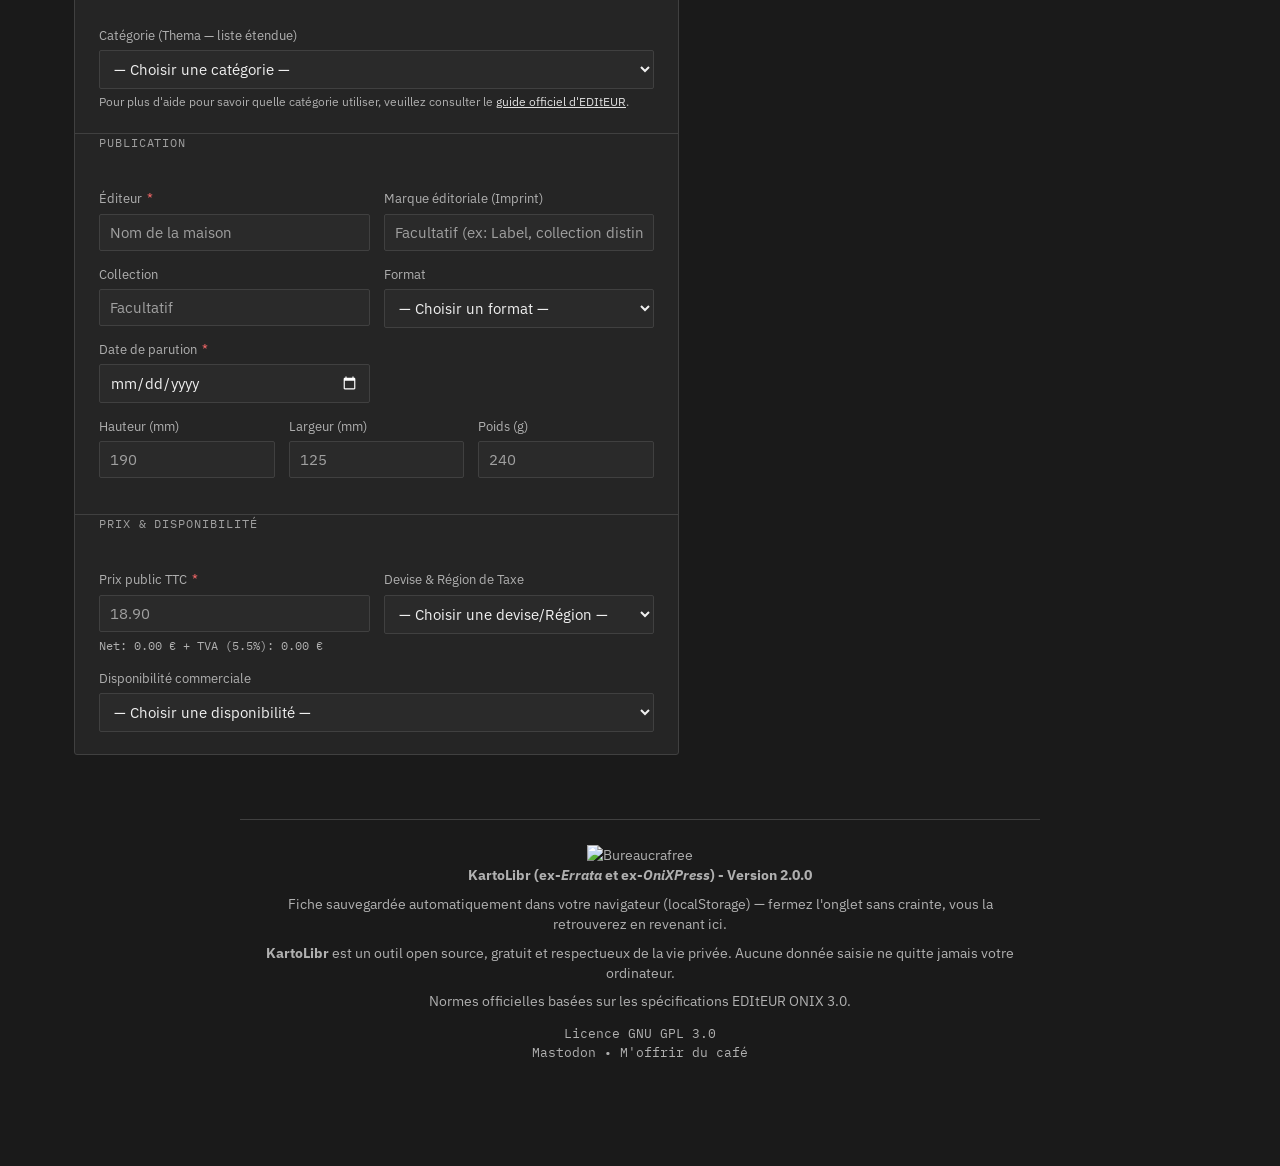
==== commit 689fcaaf: "corrections de redirections" ====
--- a/index.html
+++ b/index.html
@@ -3,12 +3,12 @@
 <head>
 <meta charset="UTF-8">
 <meta name="viewport" content="width=device-width, initial-scale=1.0">
-<title>Errata — Générateur simplifié ONIX 3.0</title>
+<title>KartoLibr — Générateur simplifié ONIX 3.0</title>
 <meta name="description" content="Générez une fiche ONIX 3.0 structurellement correcte à partir d'un formulaire simple, entièrement dans votre navigateur. Aucune donnée n'est envoyée à un serveur.">
-<meta property="og:title" content="Errata — Générateur ONIX 3.0">
+<meta property="og:title" content="KartoLibr — Générateur ONIX 3.0">
 <meta property="og:description" content="Remplissez une fiche, obtenez un fichier ONIX 3.0 valide côté structure, prêt à envoyer à un distributeur.">
 <meta property="og:type" content="website">
-<link rel="icon" href="data:image/svg+xml,%3Csvg xmlns='http://www.w3.org/2000/svg' viewBox='0 0 100 100'%3E%3Crect width='100' height='100' fill='%231A1A1A'/%3E%3Ctext x='50' y='68' text-anchor='middle' fill='%23D4A017' font-family='serif'%3E%3Ctspan font-size='58'%3EE%3C/tspan%3E%3Ctspan font-size='44'%3Ea%3C/tspan%3E%3C/text%3E%3C/svg%3E">
+<link rel="icon" type="image/png" href="./assets/icon.png">
 <link rel="preconnect" href="https://fonts.googleapis.com">
 <link rel="preconnect" href="https://fonts.gstatic.com" crossorigin>
 <link href="https://fonts.googleapis.com/css2?family=Fraunces:opsz,wght@9..144,400;9..144,500;9..144,600&family=IBM+Plex+Sans:wght@400;500;600&family=IBM+Plex+Mono:wght@400;500&display=swap" rel="stylesheet">
@@ -17,23 +17,22 @@
 <body>
   <header class="top">
     <nav class="top-nav">
-      <a href="pages/about.html">C'est quoi l'ONIX ?</a>
+      <a href="pages/documentation.html">Documentation et Ressources</a>
       <span> • </span>
-      <a href="pages/project.html">Le Projet et le mode d'emploi</a>
-      <span> • </span>
-      <a href="pages/about-me.html">A propos de l'auteur</a>
+      <a href="https://github.com/Ax4M3/KartoLibr">Dépôt du code</a>
     </nav>
-    <p class="eyebrow">Errata - Générateur ONIX 3.0 — v1.9.0</p>
+    <p class="eyebrow">KartoLibr - Générateur ONIX 3.0 — v2.0.0</p>
     <h1 class="title-logo">
-      <span class="gold">E</span>rrat<span class="gold">a</span></h1>
+      <img src="assets/icon.png" alt="KartoLibr" class="logo" style="height: 45px; width: auto; vertical-align: middle;">
+      <span class="gold">K</span>arto<span class="gold">L</span>ibr</h1>
     <p>Remplissez une fiche, téléversez ou glissez-déposez un XML existant. Tout reste dans votre navigateur.</p>
   </header>
   <div class="disclaimer">
     <div class="box">
-      <strong>Errata v1.9.0 — à lire avant usage professionnel :</strong> ce générateur produit un squelette ONIX 3.0 structurellement correct pour un cas simple. Il ne fait pas de validation XSD complète et la liste de classification ci-dessous est volontairement réduite. Vérifiez les codes auprès des listes officielles EDItEUR avant envoi à un distributeur.
+      <strong>KartoLibr v2.0.0 — à lire avant usage professionnel :</strong> ce générateur produit un squelette ONIX 3.0 structurellement correct pour un cas simple. Il ne fait pas de validation XSD complète et la liste de classification ci-dessous est volontairement réduite. Vérifiez les codes auprès des listes officielles EDItEUR avant envoi à un distributeur.
     </div>
     <div class="box">
-      <strong>Une version <em>beta</em></strong> en cours de production, elle apporte une version <strong>plus professionnelle</strong>, elle n'est pas encore parfaitement fonctionnelle mais si vous souhaitez voir et utiliser cette version cliquez ici : <a href="admin/betatestindex.html" target="_blank" rel="noopener noreferrer">Version <em>Beta</em> 2.0.0</a>
+      <strong>Vérification :</strong> Vous pouvez vérifier le fichier XML généré grâce à l'outil <a href="https://www.xmlvalidation.com/" target="_blank" rel="noopener noreferrer">XLM validation</a>
     </div>
   </div>
   <main class="layout">
@@ -58,8 +57,9 @@
         </div>
       </fieldset>
       <fieldset>
-        <legend>Contributeurs</legend>
+        <legend>Contributeur.ice.s</legend>
         <div id="contributors"></div>
+        <div style="font-size: .75rem; color: var(--text-muted); margin-top: 4px;"><em> > Pour un Pseudo ou un ouvrage anonyme, mettez simplement le pseudo ou "Anonyme" dans le champs "Nom".</em></div>
         <button type="button" class="btn-ghost" id="addContributor" style="margin-top:14px;">+ Ajouter un contributeur</button>
       </fieldset>
       <fieldset>
@@ -85,7 +85,7 @@
         </div>
         <div class="field">
           <label for="keywords">Mots-clés</label>
-          <input type="text" id="keywords" placeholder="séparés par des virgules">
+          <input type="text" id="keywords" placeholder="Séparés par des virgules">
         </div>
         <div class="field">
           <label for="language">Langue du texte <span class="req">*</span></label>
@@ -244,6 +244,7 @@
               <option value="SFH">Jeux de société</option>
             </optgroup>
           </select>
+          <div style="font-size: .75rem; color: var(--text-muted); margin-top: 4px;">Pour plus d'aide pour savoir quelle catégorie utiliser, veuillez consulter le <a href="https://ns.editeur.org/thema/fr" target="_blank" rel="noopener noreferrer">guide officiel d'EDItEUR</a>.</div>
         </div>
       </fieldset>
       <fieldset>
@@ -359,15 +360,14 @@
   </main>
 
   <footer class="note">
-    <div><strong>Errata (ex-<em>OniXPress</em>) - Version 1.9.0</strong></div>
+    <img src="assets/icon.png" alt="Bureaucrafree" class="logo" style="height: 40px; width: auto; vertical-align: middle;">
+    <div><strong>KartoLibr (ex-<em>Errata</em> et ex-<em>OniXPress</em>) - Version 2.0.0</strong></div>
     <div>Fiche sauvegardée automatiquement dans votre navigateur (localStorage) — fermez l'onglet sans crainte, vous la retrouverez en revenant ici.</div>
-    <div><strong>Errata</strong> est un outil open source, gratuit et respectueux de la vie privée. Aucune donnée saisie ne quitte jamais votre ordinateur.</div>
+    <div><strong>KartoLibr</strong> est un outil open source, gratuit et respectueux de la vie privée. Aucune donnée saisie ne quitte jamais votre ordinateur.</div>
     <div>Normes officielles basées sur les spécifications EDItEUR ONIX 3.0.</div>
     <div class="footer-links">
-      <a href="pages/license.html" target="_blank" rel="noopener noreferrer">Licence GNU GPL 3.0</a>
+      <a href="pages/license.html">Licence GNU GPL 3.0</a>
       <div>
-        <a href="https://github.com/Ax4M3/Errata" target="_blank" rel="noopener noreferrer">Dépôt GitHub</a>
-        <span> • </span>
         <a href="https://piaille.fr/@Axm" target="_blank" rel="noopener noreferrer">Mastodon</a>
         <span> • </span>
         <a href="https://liberapay.com/AxM3/donate" target="_blank" rel="noopener noreferrer">M'offrir du café</a>
@@ -377,7 +377,7 @@
   
 <script>
 (function(){
-  const STORAGE_KEY = 'errata-fiche';
+  const STORAGE_KEY = 'kartolibr-fiche';
   const STORAGE_SCHEMA_VERSION = 3;
   const fields = ['isbn','title','subtitle','summary','keywords','subject',
                    'publisher','imprint','collection','pubdate','productForm','price','currency',
@@ -388,8 +388,8 @@
   const sessionRef = Date.now();
   
   const contributorRoles = [
-    { code: 'A01', label: 'Auteur' },
-    { code: 'A18', label: 'Co-auteur' },
+    { code: 'A01', label: 'Auteur.ice' },
+    { code: 'A18', label: 'Co-auteur.ice' },
     { code: 'A02', label: 'Avec la participation de' },
     { code: 'A03', label: 'Compilé par' },
     { code: 'A04', label: 'Sélectionné par' },
@@ -404,11 +404,11 @@
     { code: 'B06', label: 'Traduit par (Traducteur)' },
     { code: 'B01', label: 'Sous la direction de / Édité par' },
     { code: 'B02', label: 'Édité par' },
-    { code: 'B03', label: 'Conseiller éditorial' },
-    { code: 'B04', label: 'Rédacteur en chef' },
+    { code: 'B03', label: 'Conseiller.ère éditorial' },
+    { code: 'B04', label: 'Rédacteur-ice en chef' },
     { code: 'B09', label: 'Collection dirigée par' },
-    { code: 'B20', label: 'Directeur de collection' },
-    { code: 'B17', label: 'Collaborateur' }
+    { code: 'B20', label: 'Directeur.ice de collection' },
+    { code: 'B17', label: 'Collaborateur.ice' }
   ];
 
   const languagesList = [
@@ -442,7 +442,18 @@
   const previewMeta = document.getElementById('previewMeta');
 
   function escapeXml(str){
-    return String(str || '').replace(/&/g,'&amp;').replace(/</g,'&lt;').replace(/>/g,'&gt;').replace(/"/g,'&quot;').replace(/'/g,'&apos;');
+    return String(str || '')
+      .replace(/&/g,'&amp;')
+      .replace(/</g,'&lt;')
+      .replace(/>/g,'&gt;')
+      .replace(/"/g,'&quot;')
+      .replace(/'/g,'&apos;')
+      .replace(/\s«/g, '«')
+      .replace(/»\s/g, '»')
+      .replace(/«/g, '«')
+      .replace(/»/g, '»')
+      .replace(/•/g, '-')
+      .replace(/\u00A0/g, ' ');
   }
   function escapeAttr(str) {
     return String(str || '').replace(/&/g,'&amp;').replace(/</g,'&lt;').replace(/>/g,'&gt;').replace(/"/g,'&quot;').replace(/'/g,'&#39;');
@@ -669,7 +680,7 @@
         els.availability.value = getTextContent(availabilityNode) || '20';
         const priceNode = xmlDoc.querySelector('PriceAmount');
         els.price.value = getTextContent(priceNode);
-        const supportingResource = xmlDoc.querySelector('SupportingResource[ResourceContentType="01"]');
+        const supportingResource = getNodeWithChildValue(xmlDoc, 'ResourceContentType', '01');
         const resourceLink = supportingResource ? supportingResource.querySelector('ResourceLink') : null;
         els.coverUrl.value = getTextContent(resourceLink) || '';
         const currencyCodeNode = xmlDoc.querySelector('CurrencyCode');
@@ -704,6 +715,20 @@
         } else {
           els.pubdate.value = '';
         }
+
+        const productIdentifiers = xmlDoc.querySelectorAll('ProductIdentifier');
+        let isbnValue = '';
+        console.log('ProductIdentifiers trouvés :', productIdentifiers.length);
+        productIdentifiers.forEach(pid => {
+          const idType = pid.querySelector('ProductIDType');
+          const idValue = pid.querySelector('IDValue');
+          console.log('  Type :', idType ? idType.textContent.trim() : 'absent', '— Valeur :', idValue ? idValue.textContent.trim() : 'absente');
+          if (idType && (idType.textContent.trim() === '15' || idType.textContent.trim() === '03') && idValue) {
+            isbnValue = idValue.textContent.trim();
+          }
+        });
+        els.isbn.value = isbnValue;
+
         const xmlContribs = xmlDoc.querySelectorAll('Contributor');
         if (xmlContribs.length > 0) {
           contributors = [];
@@ -807,7 +832,7 @@
 
   function buildXml(state){
     const now = new Date();
-    const sentDateTime = now.toISOString().replace(/[-:]/g,'').split('.')[0];
+    const sentDateTime = now.toISOString().replace(/[-:]/g, '').replace(/\.\d{3}/, '').replace('T', '').slice(0, 14) + 'Z';
     const recordRef = state.isbnClean ? `REF-${state.isbnClean}` : `REF-${sessionRef}`;
     const formattedPrice = parseFloat(state.price) ? parseFloat(state.price).toFixed(2) : '0.00';
     const taxDetails = getTaxDetails(state.currency, state.productForm);
@@ -820,25 +845,23 @@
 
     const subjectXml = state.subject ? `      <Subject><SubjectSchemeIdentifier>93</SubjectSchemeIdentifier><SubjectCode>${escapeXml(state.subject)}</SubjectCode></Subject>\n` : '';
     const keywordsXml = state.keywords.trim() ? `      <Subject><SubjectSchemeIdentifier>20</SubjectSchemeIdentifier><SubjectHeadingText>${escapeXml(state.keywords.trim())}</SubjectHeadingText></Subject>\n` : '';
-    const publishingDateXml = state.pubdate ? `      <PublishingDate><PublishingDateRole>01</PublishingDateRole><Date dateformat="14">${ymd(state.pubdate)}\n` : '';
+    const publishingDateXml = state.pubdate ? `      <PublishingDate><PublishingDateRole>01</PublishingDateRole><Date dateformat="01">${ymd(state.pubdate)}</Date></PublishingDate>\n` : '';
 
     return `<?xml version="1.0" encoding="UTF-8"?>
 <ONIXMessage xmlns="http://ns.editeur.org/onix/3.0/reference" release="3.0">
   <Header>
-    <FromCompany>Errata</FromCompany>
-    <FromPerson>User</FromPerson>
+    <FromCompany>KartoLibr</FromCompany>
     <SentDateTime>${sentDateTime}</SentDateTime>
-    <MessageNote>Generated by Errata - https://github.com/Ax4M3/Errata</MessageNote>
   </Header>
   <Product recordReference="${recordRef}">
     <RecordReference>${recordRef}</RecordReference>
-    <NotificationType>03</NotificationType>
+    <NotificationType>02</NotificationType>
     <ProductIdentifier>
       <ProductIDType>15</ProductIDType>
       <IDValue>${state.isbnClean || '0000000000000'}</IDValue>
     </ProductIdentifier>
     <DescriptiveDetail>
-      <ProductComposition>00</ProductComposition>
+      <ProductComposition>10</ProductComposition>
       <ProductForm>${state.productForm}</ProductForm>
       ${state.height ? `<Measure type="01" measurement="${state.height}" unitcode="mm"/>` : ''}
       ${state.width ? `<Measure type="02" measurement="${state.width}" unitcode="mm"/>` : ''}
@@ -882,7 +905,7 @@
           <SupplierName>${escapeXml(state.publisher)}</SupplierName>
           <ProductAvailability>${state.availability}</ProductAvailability>
           <Stock>
-            <StockQuantity>9999</StockQuantity>
+            <StockQuantityCode>00</StockQuantityCode>
           </Stock>
           <Price>
             <PriceTypeCode>01</PriceTypeCode>
@@ -923,7 +946,7 @@
       { id:'publisher', done: state.publisher.trim().length > 0, label:'Éditeur saisi' },
       { id:'pubdate', done: state.pubdate.length > 0, label:'Date de parution' },
       { id:'price', done: parseFloat(state.price) > 0, label:'Prix > 0' },
-      { id:'contrib', done: contributors.some(c => c.lastname.trim().length > 0), label:'Au moins un auteur' },
+      { id:'contrib', done: contributors.some(c => c.lastname.trim().length > 0), label:'Au moins un auteur.ice' },
       { id:'language', done: state.language.length > 0, label:'Langue choisie' }
     ];
     
@@ -950,10 +973,13 @@
       const a = document.createElement('a');
       a.href = url;
       a.download = `onix_${state.isbnClean || 'fiche'}_${new Date().toISOString().slice(0,10)}.xml`;
+      a.style.display = 'none';
       document.body.appendChild(a);
       a.click();
-      document.body.removeChild(a);
-      URL.revokeObjectURL(url);
+      setTimeout(() => {
+        document.body.removeChild(a);
+        URL.revokeObjectURL(url);
+      }, 100);
     };
     
     copyBtn.onclick = async () => {
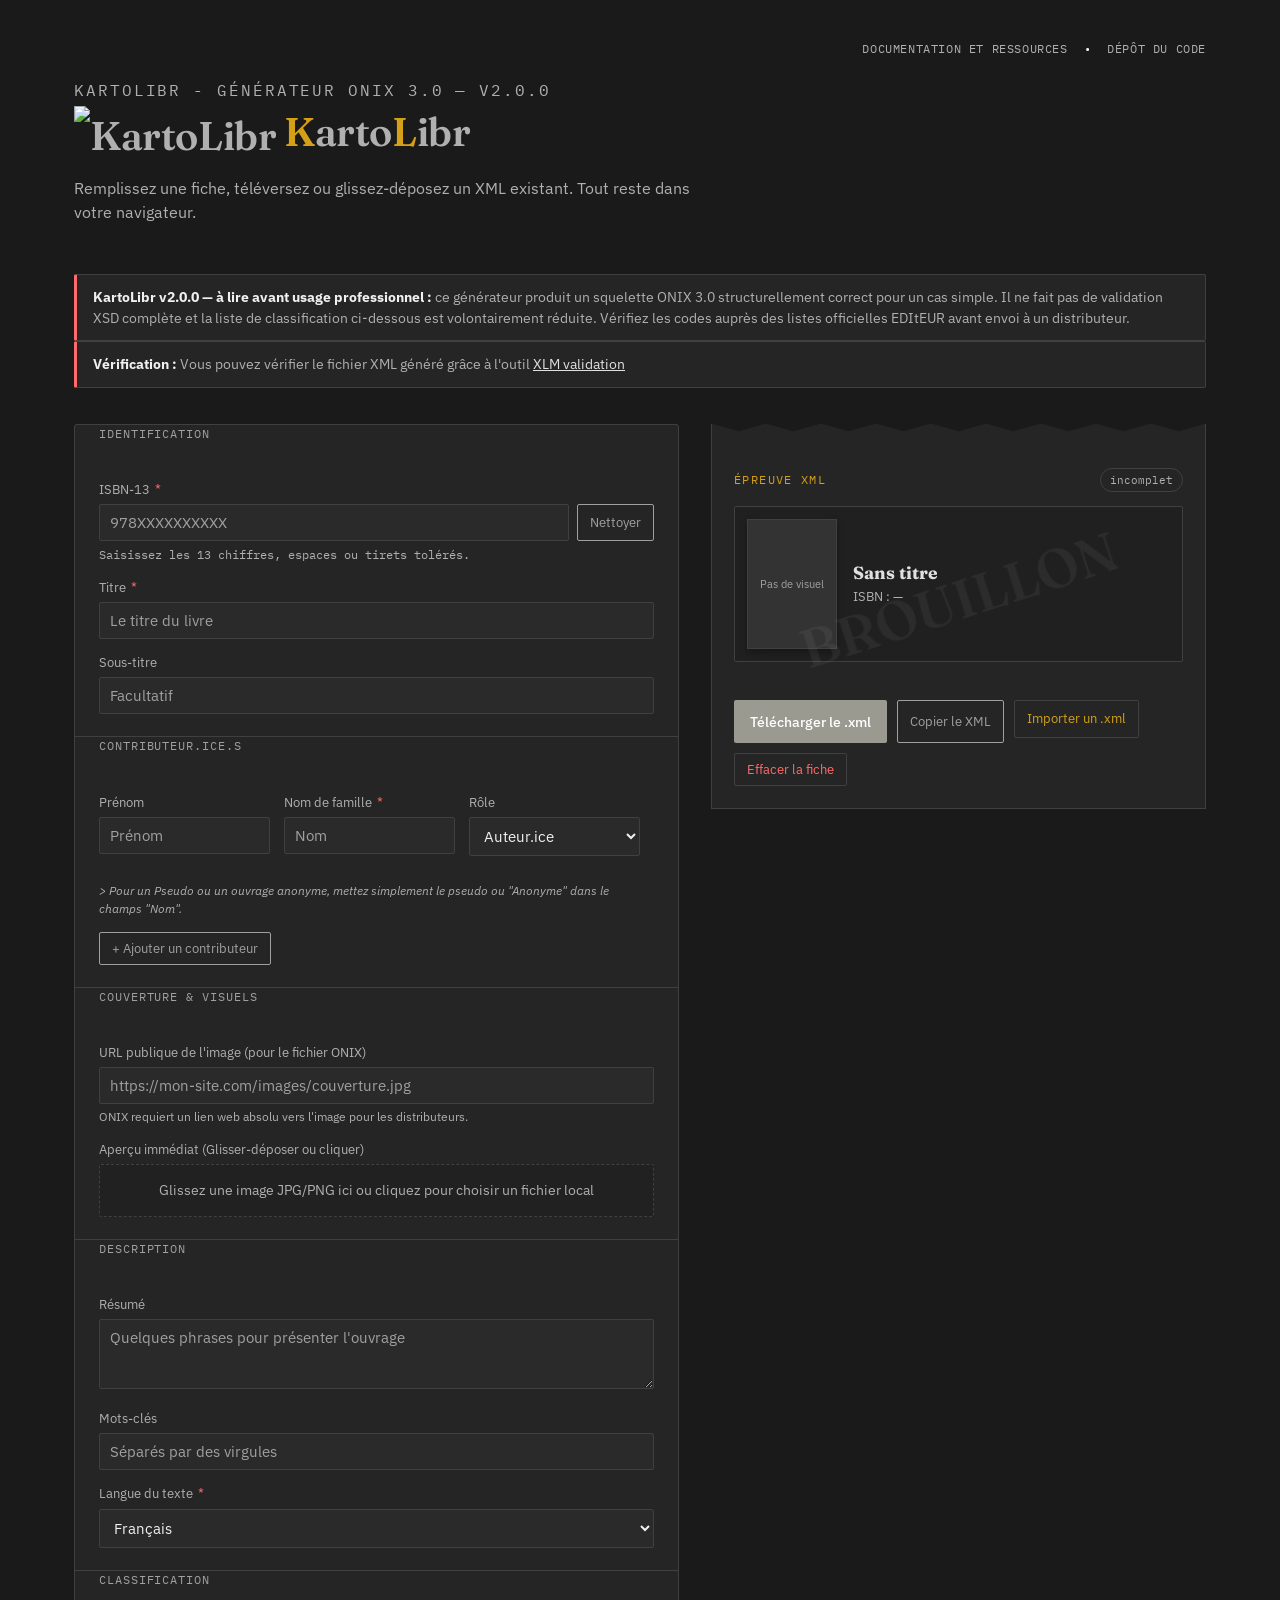
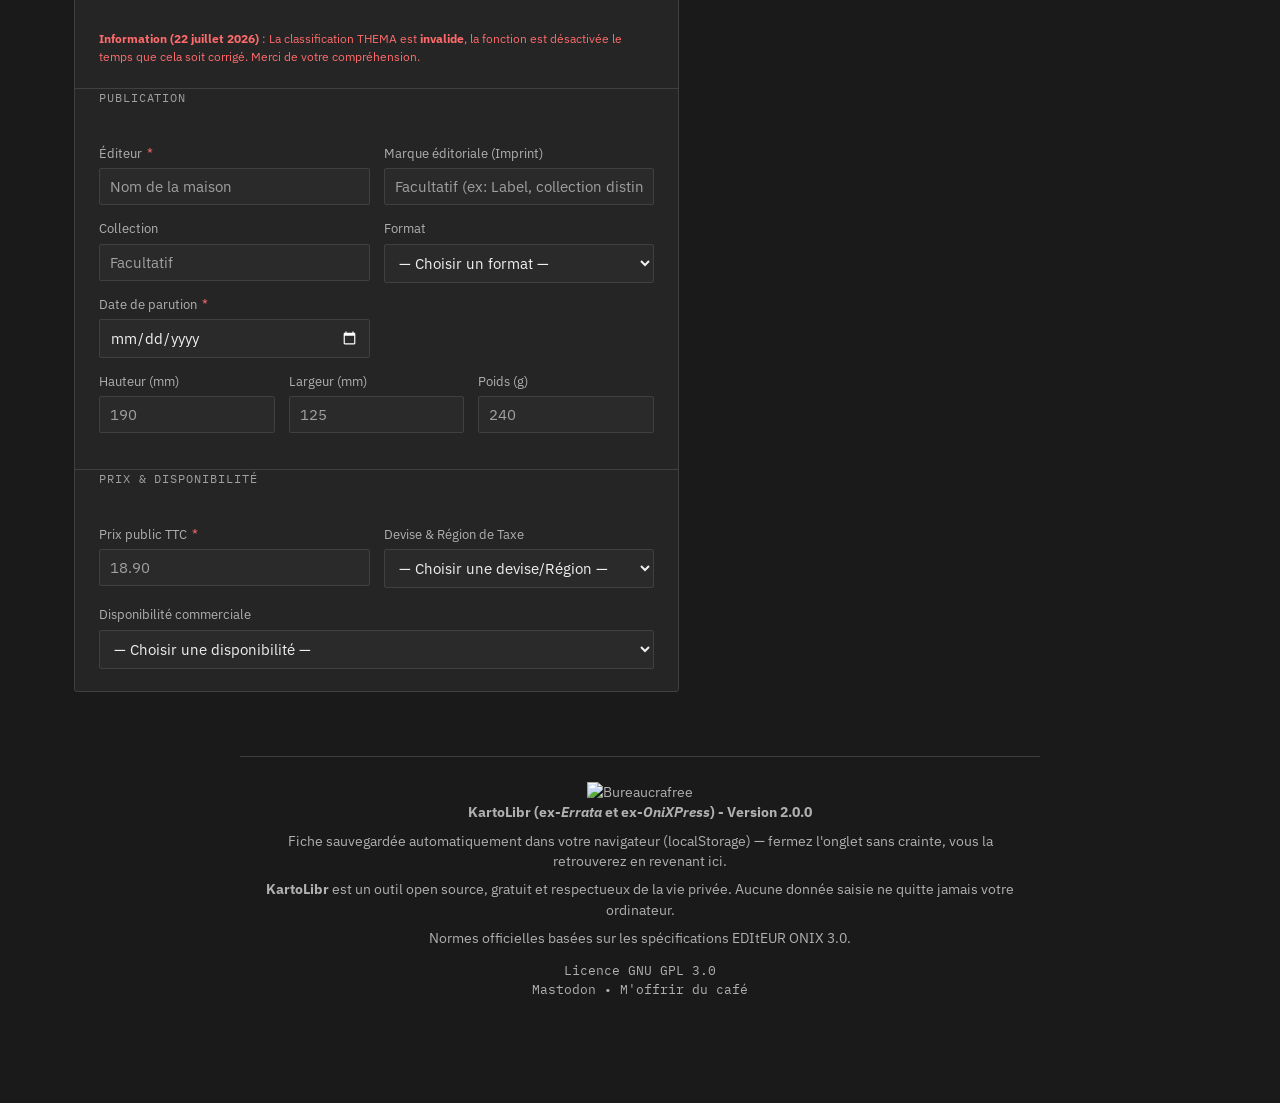
==== commit d5f12ffa: "fermeture classification THEMA pour correction" ====
--- a/index.html
+++ b/index.html
@@ -116,136 +116,7 @@
       </fieldset>
       <fieldset>
         <legend>Classification</legend>
-        <div class="field">
-          <label for="subject">Catégorie (Thema — liste étendue)</label>
-          <select id="subject">
-            <option value="">— Choisir une catégorie —</option>
-            <optgroup label="Fiction et romans">
-              <option value="FBA">Fiction contemporaine</option>
-              <option value="FBC">Fiction classique</option>
-              <option value="FV">Fiction historique</option>
-              <option value="FC">Fiction biographique</option>
-              <option value="FL">Science-fiction</option>
-              <option value="FM">Fantasy</option>
-              <option value="FF">Policier / roman à énigme</option>
-              <option value="FH">Thriller / suspense</option>
-              <option value="FK">Horreur / fantastique</option>
-              <option value="FJ">Aventure</option>
-              <option value="FR">Romance</option>
-              <option value="FT">Saga familiale</option>
-              <option value="FN">Mythes et légendes</option>
-              <option value="FLX">Fiction littéraire générale</option>
-            </optgroup>
-            <optgroup label="Jeunesse">
-              <option value="YFB">Jeunesse — fiction générale</option>
-              <option value="YFH">Jeunesse — fantasy</option>
-              <option value="YFG">Jeunesse — science-fiction</option>
-              <option value="YFT">Jeunesse — fiction historique</option>
-              <option value="YFC">Jeunesse — aventure</option>
-              <option value="YFD">Jeunesse — horreur / fantômes</option>
-              <option value="YFQ">Jeunesse — histoires humoristiques</option>
-              <option value="YX">Jeunesse — non-fiction</option>
-              <option value="YPS">Jeunesse — poésie</option>
-              <option value="YBC">Jeunesse — livres d'images</option>
-            </optgroup>
-            <optgroup label="Biographie, littérature et critique">
-              <option value="DNB">Biographie</option>
-              <option value="DNBA">Autobiographie</option>
-              <option value="DNC">Mémoires</option>
-              <option value="DNL">Essai littéraire</option>
-              <option value="DS">Littérature — histoire et critique</option>
-              <option value="DSB">Biographie littéraire</option>
-              <option value="DCF">Essais sur la fiction</option>
-            </optgroup>
-            <optgroup label="Société et sciences humaines">
-              <option value="JB">Société et culture — généralités</option>
-              <option value="JH">Sociologie et anthropologie</option>
-              <option value="JN">Éducation</option>
-              <option value="JP">Politique et gouvernement</option>
-              <option value="JPH">Histoire politique</option>
-              <option value="JFS">Féminisme et études de genre</option>
-              <option value="JM">Médias et communication</option>
-              <option value="JHMC">Études culturelles</option>
-            </optgroup>
-            <optgroup label="Arts">
-              <option value="AB">Arts — généralités</option>
-              <option value="AG">Beaux-arts — sujets et traitements</option>
-              <option value="AGA">Histoire de l'art</option>
-              <option value="AFC">Peinture</option>
-              <option value="AK">Art et design</option>
-              <option value="AM">Architecture</option>
-              <option value="AP">Photographie et photographies</option>
-              <option value="ATD">Design</option>
-            </optgroup>
-            <optgroup label="Cuisine et gastronomie">
-              <option value="WBA">Cuisine générale et recettes</option>
-              <option value="WBTD">Cuisine du monde</option>
-              <option value="WBF">Cuisine française</option>
-              <option value="WBD">Régimes et nutrition</option>
-              <option value="WBJ">Boissons (vin, bière, cocktails)</option>
-              <option value="WBS">Cuisine végétarienne/végane</option>
-            </optgroup>
-            <optgroup label="Nature et environnement">
-              <option value="RNC">Conservation de la nature</option>
-              <option value="RN">Écologie et environnement</option>
-              <option value="RGC">Changement climatique</option>
-              <option value="WN">Vie sauvage et animaux</option>
-              <option value="TV">Jardinage</option>
-            </optgroup>
-            <optgroup label="Économie et entreprise">
-              <option value="KCF">Finance</option>
-              <option value="KJ">Économie</option>
-              <option value="KJK">Économie internationale</option>
-              <option value="KFF">Comptabilité</option>
-              <option value="KNS">Marketing</option>
-              <option value="KJV">Entrepreneuriat</option>
-            </optgroup>
-            <optgroup label="Droit">
-              <option value="LN">Droit — généralités</option>
-              <option value="LND">Droit privé</option>
-              <option value="LNP">Droit public</option>
-              <option value="LNKD">Droit des affaires</option>
-              <option value="LNC">Droit constitutionnel</option>
-            </optgroup>
-            <optgroup label="Sciences et technique">
-              <option value="PD">Mathématiques</option>
-              <option value="PH">Physique</option>
-              <option value="PST">Sciences de la Terre</option>
-              <option value="PB">Biologie et sciences de la vie</option>
-              <option value="PS">Chimie</option>
-              <option value="TJ">Technologie, ingénierie</option>
-              <option value="UY">Informatique</option>
-            </optgroup>
-            <optgroup label="Reference et éducation">
-              <option value="GBC">Dictionnaires et encyclopédies</option>
-              <option value="JN">Éducation</option>
-              <option value="JNU">Enseignement supérieur</option>
-              <option value="CJ">Langues</option>
-            </optgroup>
-            <optgroup label="Histoire">
-              <option value="NH">Histoire</option>
-              <option value="NHD">Histoire générale et mondiale</option>
-              <option value="NHF">Histoire des périodes spécifiques</option>
-              <option value="NHG">Histoire par région</option>
-              <option value="NHW">Histoire militaire</option>
-            </optgroup>
-            <optgroup label="Santé et bien-être">
-              <option value="V">Santé, relations et développement personnel</option>
-              <option value="VF">Santé familiale</option>
-              <option value="VS">Santé publique</option>
-              <option value="VX">Médecine alternative</option>
-              <option value="VSP">Psychologie</option>
-            </optgroup>
-            <optgroup label="Loisirs et sports">
-              <option value="S">Sports et loisirs</option>
-              <option value="SF">Sports en général</option>
-              <option value="SFB">Sports de ballon</option>
-              <option value="SFG">Jeux et passe-temps</option>
-              <option value="SFH">Jeux de société</option>
-            </optgroup>
-          </select>
-          <div style="font-size: .75rem; color: var(--text-muted); margin-top: 4px;">Pour plus d'aide pour savoir quelle catégorie utiliser, veuillez consulter le <a href="https://ns.editeur.org/thema/fr" target="_blank" rel="noopener noreferrer">guide officiel d'EDItEUR</a>.</div>
-        </div>
+        <div style="font-size: .75rem; color: var(--accent-red); margin-top: 4px;"><strong>Information (22 juillet 2026)</strong> : La classification THEMA est <strong>invalide</strong>, la fonction est désactivée le temps que cela soit corrigé. Merci de votre compréhension.</a></div>
       </fieldset>
       <fieldset>
         <legend>Publication</legend>
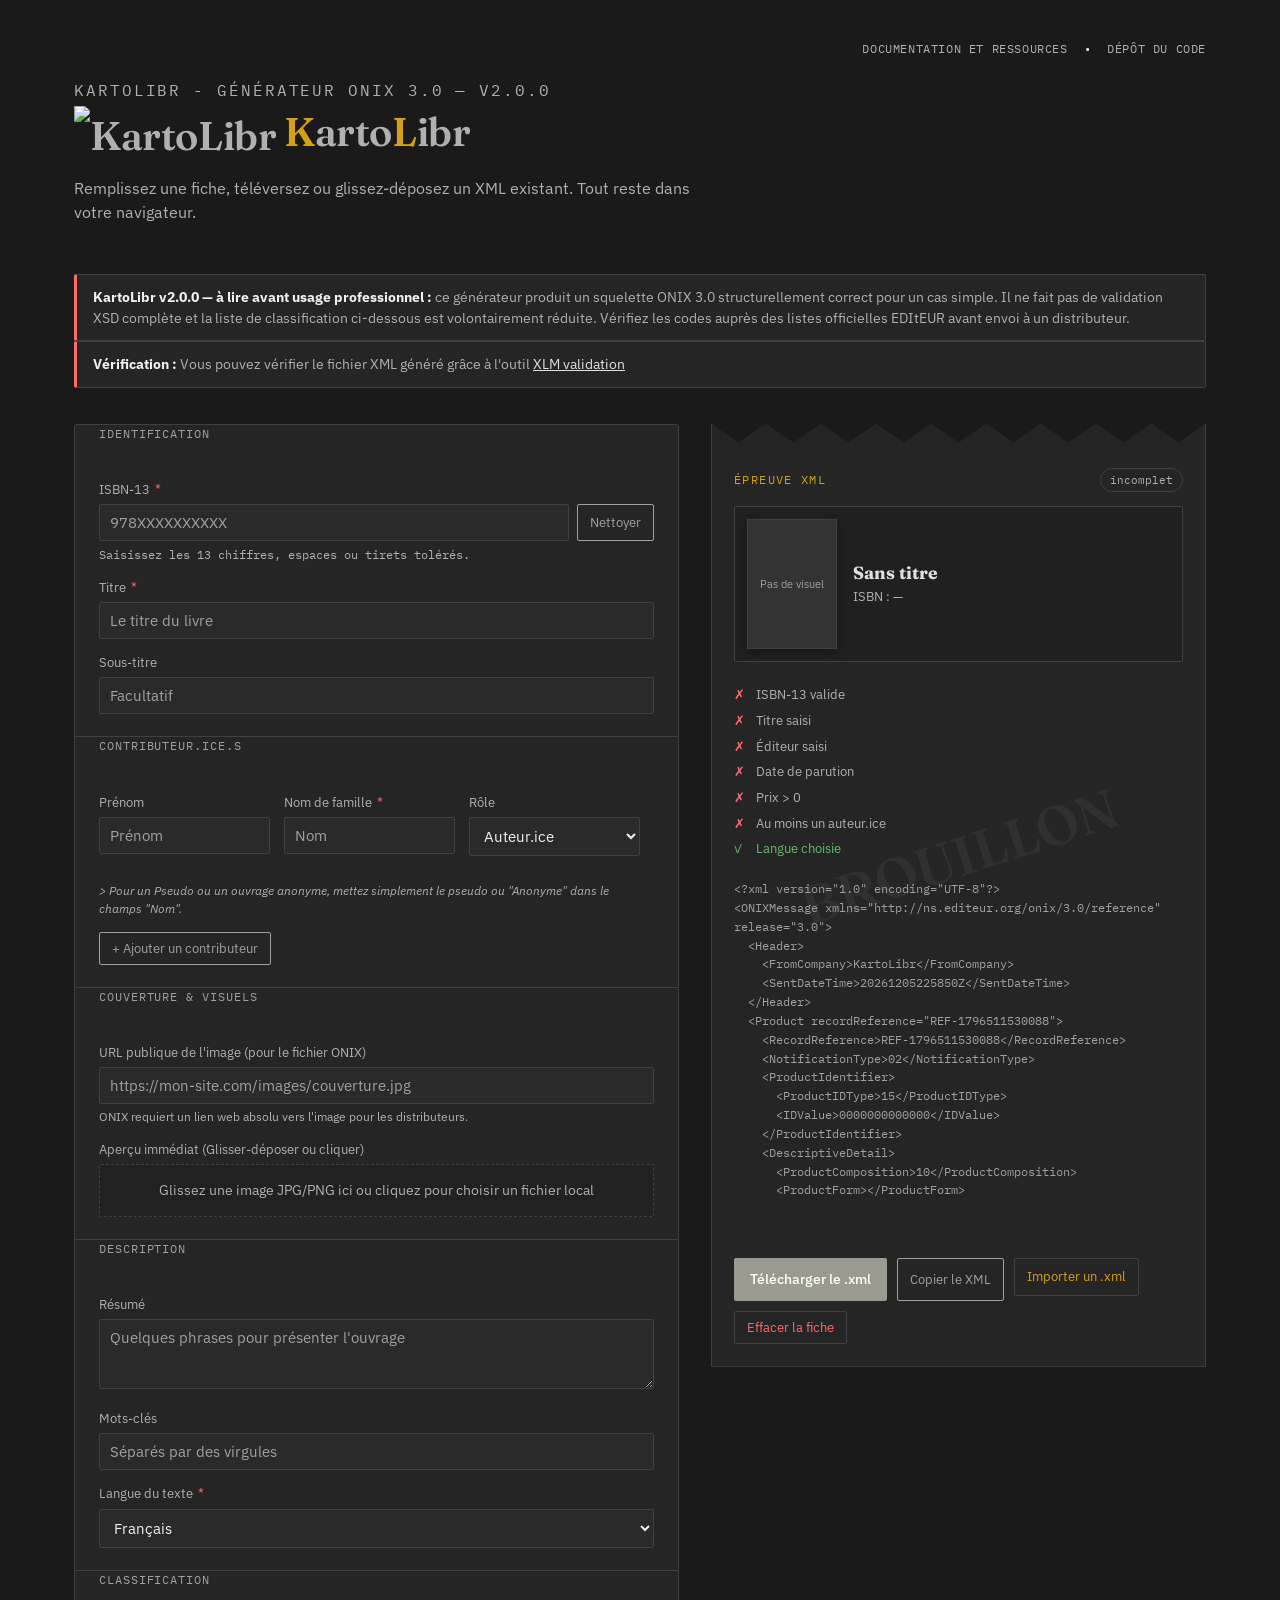
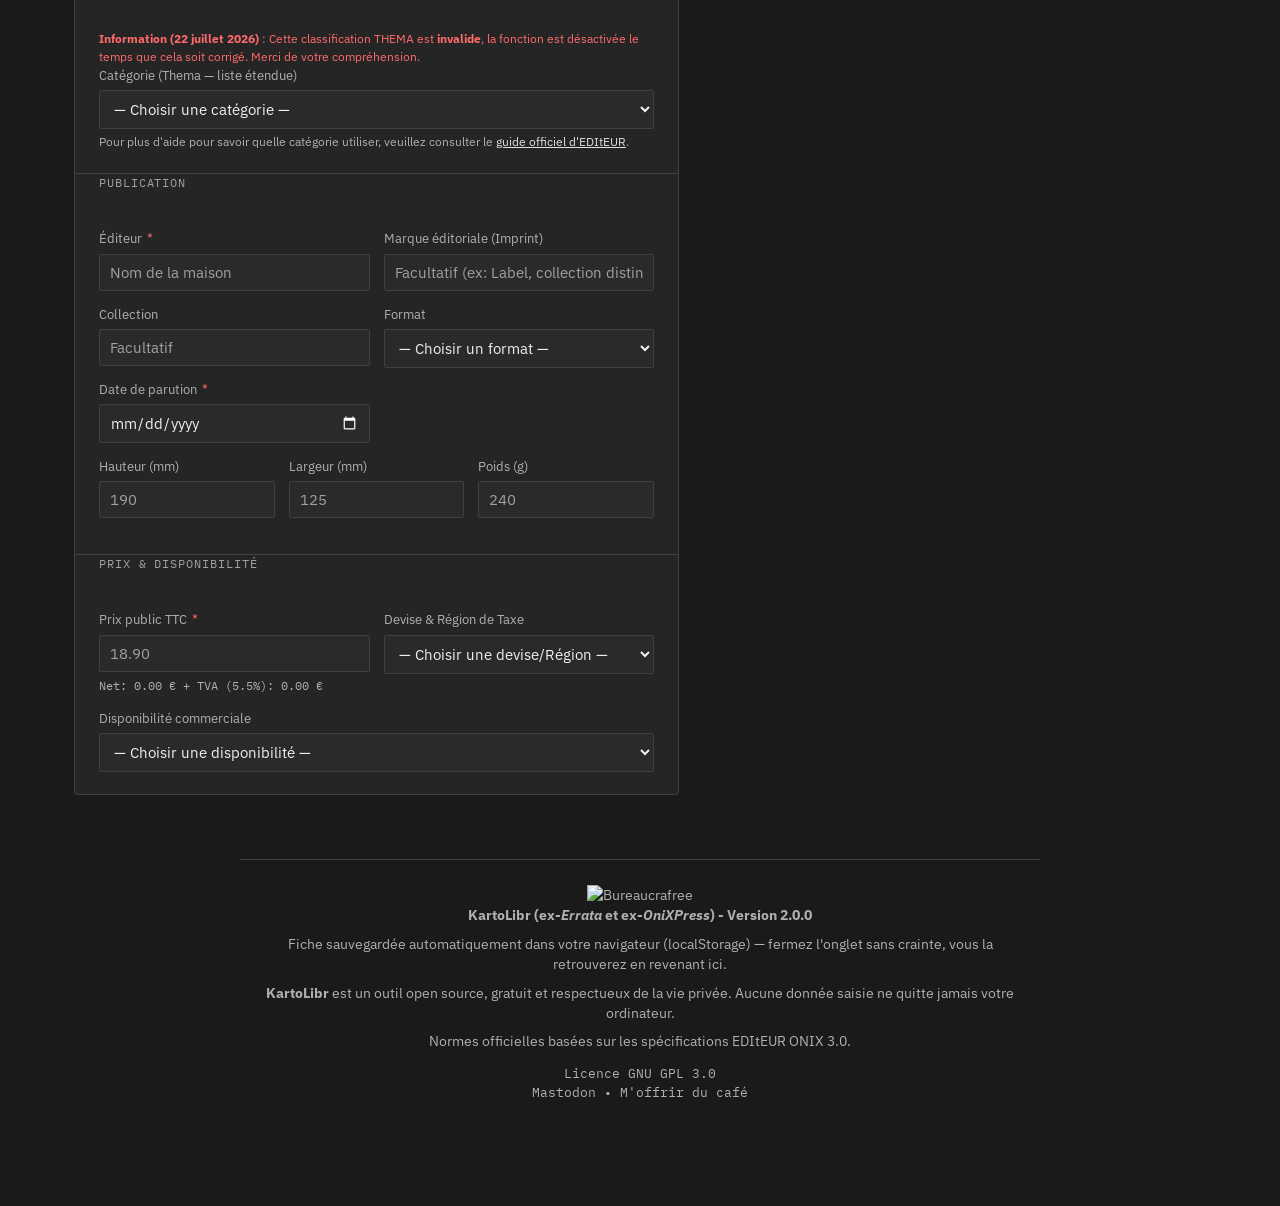
==== commit 4b42c7e0: "fermeture classification THEMA" ====
--- a/index.html
+++ b/index.html
@@ -116,7 +116,14 @@
       </fieldset>
       <fieldset>
         <legend>Classification</legend>
-        <div style="font-size: .75rem; color: var(--accent-red); margin-top: 4px;"><strong>Information (22 juillet 2026)</strong> : La classification THEMA est <strong>invalide</strong>, la fonction est désactivée le temps que cela soit corrigé. Merci de votre compréhension.</a></div>
+        <div style="font-size: .75rem; color: var(--accent-red); margin-top: 4px;"><strong>Information (22 juillet 2026)</strong> : Cette classification THEMA est <strong>invalide</strong>, la fonction est désactivée le temps que cela soit corrigé. Merci de votre compréhension.</a></div> 
+        <div class="field">
+          <label for="subject">Catégorie (Thema — liste étendue)</label>
+          <select id="subject">
+            <option value="">— Choisir une catégorie —</option>
+          </select>
+          <div style="font-size: .75rem; color: var(--text-muted); margin-top: 4px;">Pour plus d'aide pour savoir quelle catégorie utiliser, veuillez consulter le <a href="https://ns.editeur.org/thema/fr" target="_blank" rel="noopener noreferrer">guide officiel d'EDItEUR</a>.</div>
+        </div>
       </fieldset>
       <fieldset>
         <legend>Publication</legend>
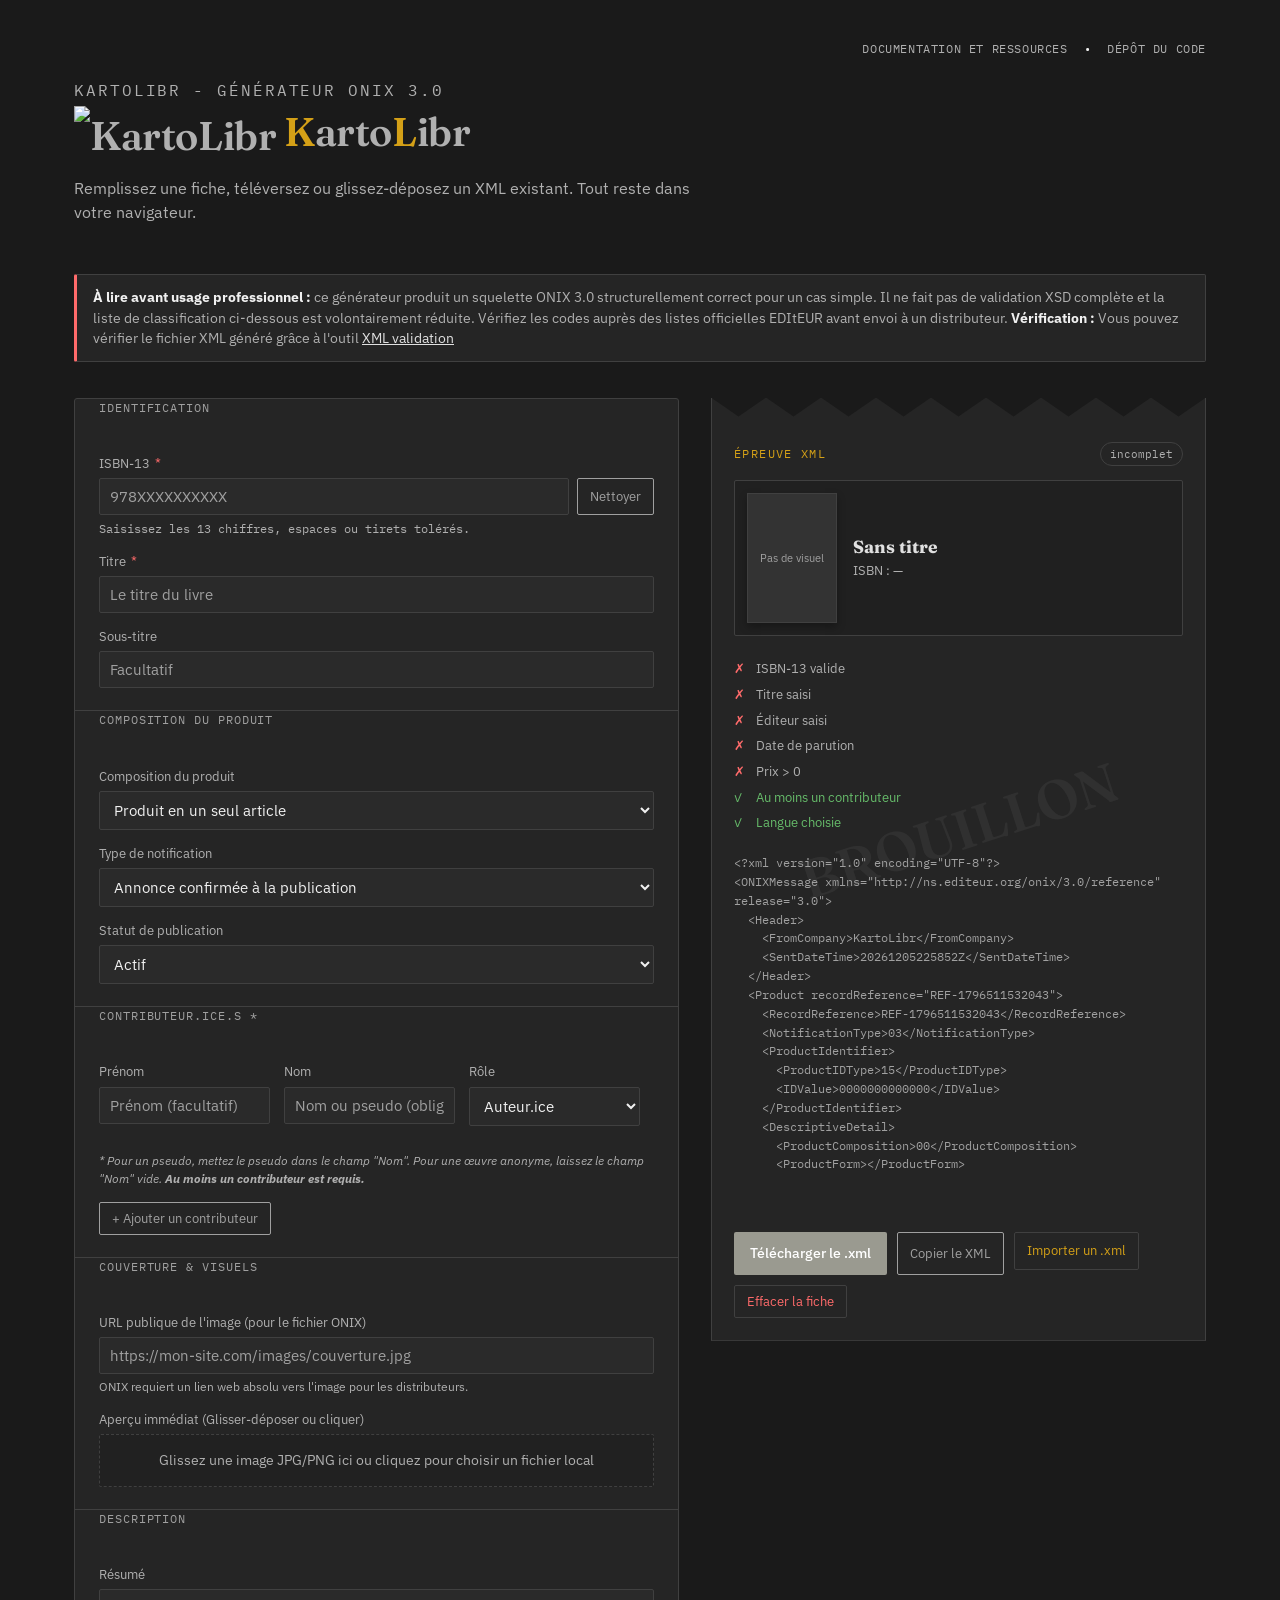
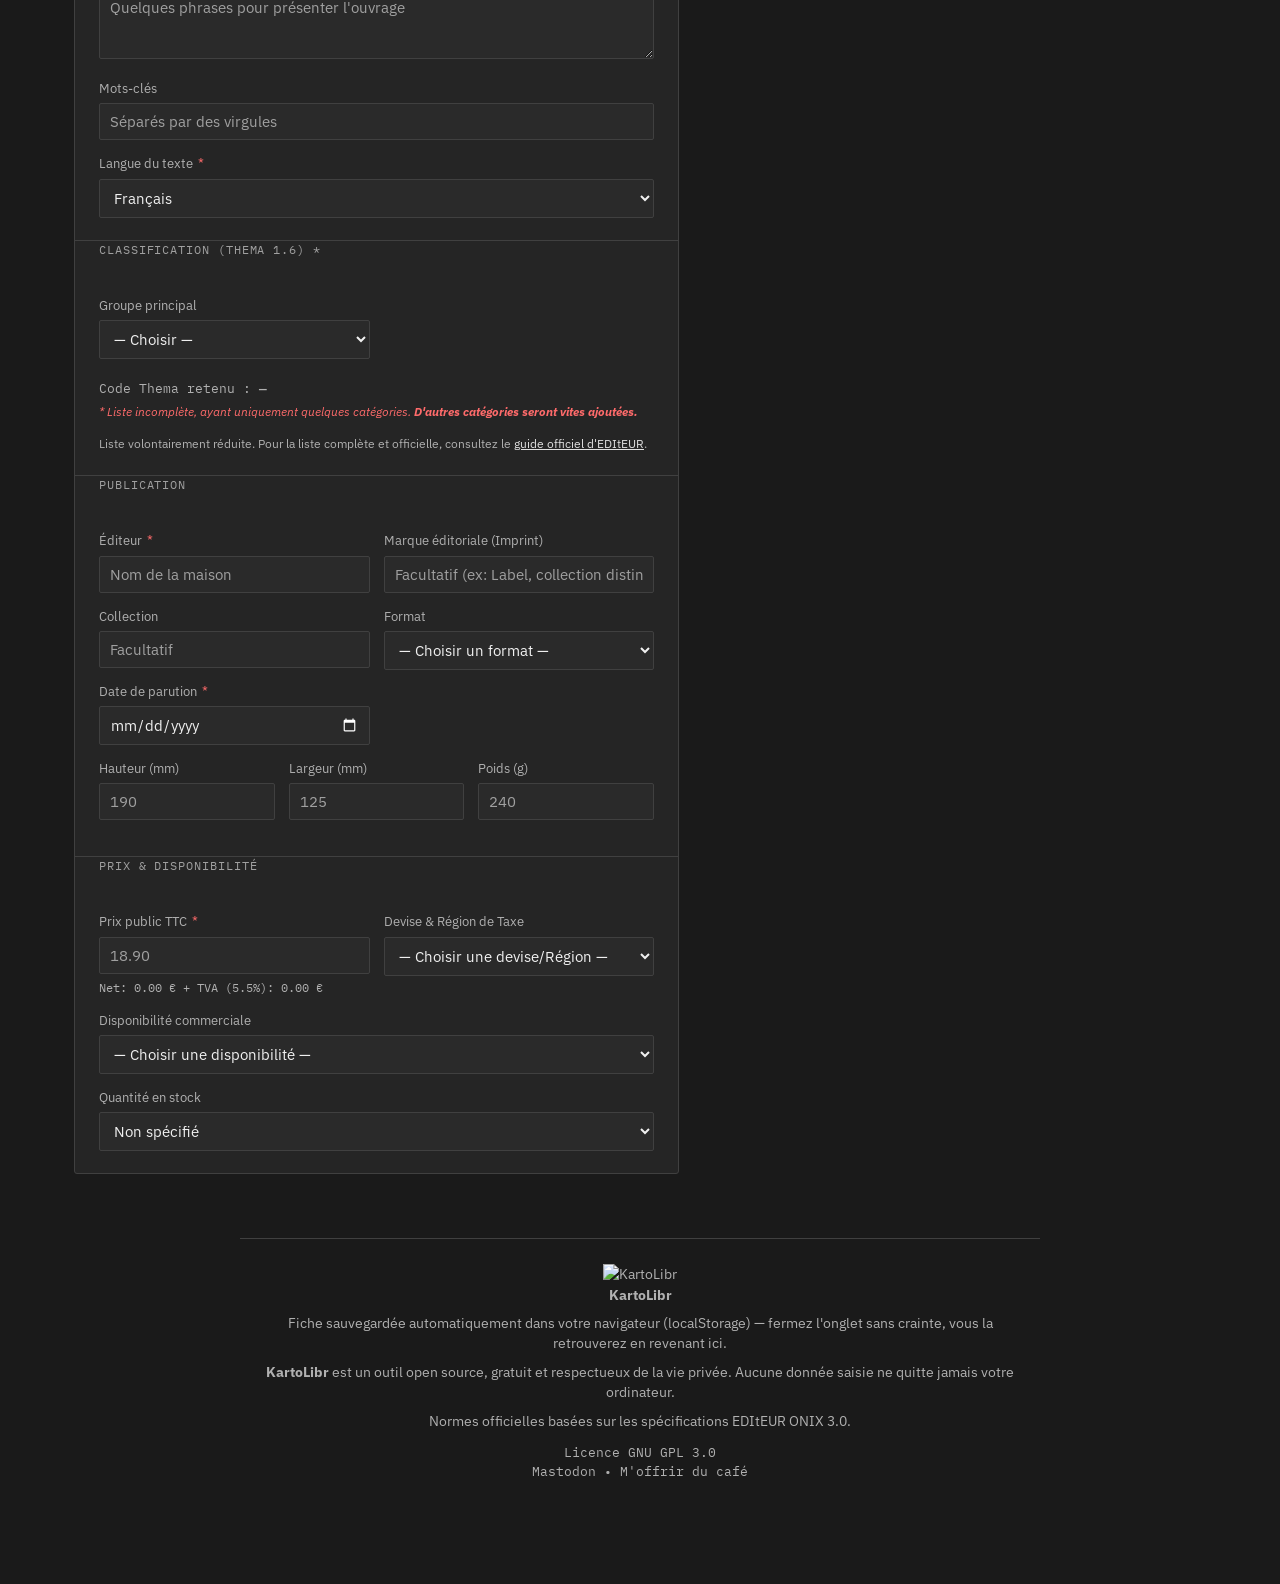
==== commit a7f77c9d: "correction thema, non complete, ajout de /data pour rendre le code plus lisible et correction de cod" ====
--- a/index.html
+++ b/index.html
@@ -13,6 +13,9 @@
 <link rel="preconnect" href="https://fonts.gstatic.com" crossorigin>
 <link href="https://fonts.googleapis.com/css2?family=Fraunces:opsz,wght@9..144,400;9..144,500;9..144,600&family=IBM+Plex+Sans:wght@400;500;600&family=IBM+Plex+Mono:wght@400;500&display=swap" rel="stylesheet">
 <link rel="stylesheet" href="style.css">
+<script src="data/thema_tree.js"></script>
+<script src="data/contributor_roles.js"></script>
+<script src="data/languages.js"></script>
 </head>
 <body>
   <header class="top">
@@ -21,7 +24,7 @@
       <span> • </span>
       <a href="https://github.com/Ax4M3/KartoLibr">Dépôt du code</a>
     </nav>
-    <p class="eyebrow">KartoLibr - Générateur ONIX 3.0 — v2.0.0</p>
+    <p class="eyebrow">KartoLibr - Générateur ONIX 3.0</p>
     <h1 class="title-logo">
       <img src="assets/icon.png" alt="KartoLibr" class="logo" style="height: 45px; width: auto; vertical-align: middle;">
       <span class="gold">K</span>arto<span class="gold">L</span>ibr</h1>
@@ -29,10 +32,8 @@
   </header>
   <div class="disclaimer">
     <div class="box">
-      <strong>KartoLibr v2.0.0 — à lire avant usage professionnel :</strong> ce générateur produit un squelette ONIX 3.0 structurellement correct pour un cas simple. Il ne fait pas de validation XSD complète et la liste de classification ci-dessous est volontairement réduite. Vérifiez les codes auprès des listes officielles EDItEUR avant envoi à un distributeur.
-    </div>
-    <div class="box">
-      <strong>Vérification :</strong> Vous pouvez vérifier le fichier XML généré grâce à l'outil <a href="https://www.xmlvalidation.com/" target="_blank" rel="noopener noreferrer">XLM validation</a>
+      <strong>À lire avant usage professionnel :</strong> ce générateur produit un squelette ONIX 3.0 structurellement correct pour un cas simple. Il ne fait pas de validation XSD complète et la liste de classification ci-dessous est volontairement réduite. Vérifiez les codes auprès des listes officielles EDItEUR avant envoi à un distributeur.
+      <strong>Vérification :</strong> Vous pouvez vérifier le fichier XML généré grâce à l'outil <a href="https://www.xmlvalidation.com/" target="_blank" rel="noopener noreferrer">XML validation</a>
     </div>
   </div>
   <main class="layout">
@@ -56,12 +57,56 @@
           <input type="text" id="subtitle" placeholder="Facultatif">
         </div>
       </fieldset>
+
       <fieldset>
-        <legend>Contributeur.ice.s</legend>
+        <legend>Composition du produit</legend>
+        <div class="field">
+          <label for="productComposition">Composition du produit</label>
+          <select id="productComposition">
+            <option value="00" selected>Produit en un seul article</option>
+            <option value="01">Non vendu séparément</option>
+            <option value="10">Produit en plusieurs articles</option>
+            <option value="11">Ensemble en parties distinctes</option>
+            <option value="20">Usage commercial uniquement</option>
+            <option value="30">Pack strictement commercial</option>
+            <option value="31">Pack à plusieurs éléments</option>
+          </select>
+        </div>
+        <div class="field">
+          <label for="notificationType">Type de notification</label>
+          <select id="notificationType">
+            <option value="01">À paraître</option>
+            <option value="02">À paraître (confirmé)</option>
+            <option value="03" selected>Annonce confirmée à la publication</option>
+            <option value="04">Mise à jour (partielle)</option>
+            <option value="05">Suppression</option>
+            <option value="88">Test de mise à jour (partiel)</option>
+            <option value="89">Enregistrement test</option>
+          </select>
+        </div>
+        <div class="field">
+          <label for="publishingStatus">Statut de publication</label>
+          <select id="publishingStatus">
+            <option value="04" selected>Actif</option>
+            <option value="01">Annulé</option>
+            <option value="02">Inactif</option>
+          </select>
+        </div>
+      </fieldset>
+
+      <fieldset>
+        <legend>Contributeur.ice.s <span class="req">*</span></legend>
         <div id="contributors"></div>
-        <div style="font-size: .75rem; color: var(--text-muted); margin-top: 4px;"><em> > Pour un Pseudo ou un ouvrage anonyme, mettez simplement le pseudo ou "Anonyme" dans le champs "Nom".</em></div>
+        <div style="font-size: .75rem; color: var(--text-muted); margin-top: 4px;">
+          <em>
+            * Pour un pseudo, mettez le pseudo dans le champ "Nom".
+            Pour une œuvre anonyme, laissez le champ "Nom" vide.
+            <strong>Au moins un contributeur est requis.</strong>
+          </em>
+        </div>
         <button type="button" class="btn-ghost" id="addContributor" style="margin-top:14px;">+ Ajouter un contributeur</button>
       </fieldset>
+
       <fieldset>
         <legend>Couverture &amp; Visuels</legend>
         <div class="field">
@@ -77,6 +122,7 @@
           <input type="file" id="coverLocalFile" accept="image/jpeg,image/png" style="display:none;">
         </div>
       </fieldset>
+
       <fieldset>
         <legend>Description</legend>
         <div class="field">
@@ -114,17 +160,55 @@
           </select>
         </div>
       </fieldset>
+
       <fieldset>
-        <legend>Classification</legend>
-        <div style="font-size: .75rem; color: var(--accent-red); margin-top: 4px;"><strong>Information (22 juillet 2026)</strong> : Cette classification THEMA est <strong>invalide</strong>, la fonction est désactivée le temps que cela soit corrigé. Merci de votre compréhension.</a></div> 
-        <div class="field">
-          <label for="subject">Catégorie (Thema — liste étendue)</label>
-          <select id="subject">
-            <option value="">— Choisir une catégorie —</option>
-          </select>
-          <div style="font-size: .75rem; color: var(--text-muted); margin-top: 4px;">Pour plus d'aide pour savoir quelle catégorie utiliser, veuillez consulter le <a href="https://ns.editeur.org/thema/fr" target="_blank" rel="noopener noreferrer">guide officiel d'EDItEUR</a>.</div>
-        </div>
+        <legend>Classification (Thema 1.6) *</legend>
+        <div class="row">
+          <div class="field">
+            <label for="subjectL1">Groupe principal</label>
+            <select id="subjectL1">
+              <option value="">— Choisir un groupe —</option>
+            </select>
+          </div>
+          <div class="field" id="subjectL2Wrap" style="display:none;">
+            <label for="subjectL2">Sous-groupe</label>
+            <select id="subjectL2">
+              <option value="">— Choisir un sous-groupe —</option>
+            </select>
+          </div>
+        </div>
+        <div class="row" id="subjectL3Row" style="display:none;">
+          <div class="field" id="subjectL3Wrap" style="display:none;">
+            <label for="subjectL3">Sous-sous-groupe</label>
+            <select id="subjectL3">
+              <option value="">— Choisir un sous-sous-groupe —</option>
+            </select>
+          </div>
+        </div>
+        <div class="row" id="subjectL4Row" style="display:none;">
+          <div class="field" id="subjectL4Wrap" style="display:none;">
+            <label for="subjectL4">Sous-sous-sous-groupe</label>
+            <select id="subjectL4">
+              <option value="">— Choisir un sous-sous-sous-groupe —</option>
+            </select>
+          </div>
+        </div>
+        <div class="field" style="margin-top:6px;">
+          <div style="font-family:'IBM Plex Mono', monospace; font-size:.8rem; color:var(--text-muted);">
+            Code Thema retenu : <strong id="subjectCodeDisplay">—</strong>
+            <span id="subjectLabelDisplay"></span>
+          </div>
+        <div style="font-size: .75rem; color: var(--accent-red); margin-top: 4px;">
+          <em>
+            * Liste incomplète, ayant uniquement quelques catégories.
+            <strong>D'autres catégories seront vites ajoutées.</strong>
+          </em>
+        </div>
+        </div>
+        <input type="hidden" id="subject">
+        <div style="font-size: .75rem; color: var(--text-muted); margin-top: 4px;">Liste volontairement réduite. Pour la liste complète et officielle, consultez le <a href="https://ns.editeur.org/thema/fr" target="_blank" rel="noopener noreferrer">guide officiel d'EDItEUR</a>.</div>
       </fieldset>
+
       <fieldset>
         <legend>Publication</legend>
         <div class="row">
@@ -146,9 +230,12 @@
             <label for="productForm">Format</label>
             <select id="productForm">
               <option value="" selected>— Choisir un format —</option>
-              <option value="BC">Broché</option>
-              <option value="BB">Relié</option>
-              <option value="ED">Numérique (ePub / PDF)</option>
+              <option value="BB">Broché (Paperback)</option>
+              <option value="BA">Relié (Hardback)</option>
+              <option value="EA">Livre numérique (ePub)</option>
+              <option value="EB">Livre numérique (PDF)</option>
+              <option value="DH">Livre numérique (Audio)</option>
+              <option value="DG">Livre numérique (Autre)</option>
             </select>
           </div>
         </div>
@@ -173,6 +260,7 @@
           </div>
         </div>
       </fieldset>
+
       <fieldset>
         <legend>Prix &amp; disponibilité</legend>
         <div class="row">
@@ -198,10 +286,20 @@
           <label for="availability">Disponibilité commerciale</label>
           <select id="availability">
             <option value="" selected>— Choisir une disponibilité —</option>
-            <option value="20">Disponible (Mise en vente générale)</option>
-            <option value="10">À paraître (Précommande)</option>
-            <option value="40">Disponibilité incertaine / Réimprimer</option>
+            <option value="20">En stock</option>
+            <option value="10">À commander</option>
+            <option value="40">Disponibilité incertaine / Réimpression</option>
             <option value="31">Épuisé</option>
+          </select>
+        </div>
+        <div class="field">
+          <label for="stockQuantity">Quantité en stock</label>
+          <select id="stockQuantity">
+            <option value="00" selected>Non spécifié</option>
+            <option value="99">Illimité</option>
+            <option value="01">1 exemplaire</option>
+            <option value="02">2-5 exemplaires</option>
+            <option value="03">6-10 exemplaires</option>
           </select>
         </div>
       </fieldset>
@@ -212,7 +310,7 @@
           <p class="eyebrow">Épreuve XML</p>
           <span class="status-pill" id="statusPill" aria-live="polite">incomplet</span>
         </div>
-        
+
         <div class="preview-book-container">
           <div class="preview-cover-box" id="previewCover">Pas de visuel</div>
           <div class="preview-book-info">
@@ -226,10 +324,10 @@
         <div class="proof-actions">
           <button type="button" class="btn-primary" id="downloadBtn" disabled>Télécharger le .xml</button>
           <button type="button" class="btn-ghost" id="copyBtn" disabled>Copier le XML</button>
-          
+
           <label for="importFile" class="btn-label">Importer un .xml</label>
           <input type="file" id="importFile" accept=".xml" style="display:none;">
-          
+
           <button type="button" class="btn-ghost" id="resetBtn">Effacer la fiche</button>
           <span id="copyError" role="alert" style="font-size:.75rem;color:var(--accent-red);align-self:center;"></span>
         </div>
@@ -238,65 +336,33 @@
   </main>
 
   <footer class="note">
-    <img src="assets/icon.png" alt="Bureaucrafree" class="logo" style="height: 40px; width: auto; vertical-align: middle;">
-    <div><strong>KartoLibr (ex-<em>Errata</em> et ex-<em>OniXPress</em>) - Version 2.0.0</strong></div>
+    <img src="assets/icon.png" alt="KartoLibr" class="logo" style="height: 40px; width: auto; vertical-align: middle;">
+    <div><strong>KartoLibr</strong></div>
     <div>Fiche sauvegardée automatiquement dans votre navigateur (localStorage) — fermez l'onglet sans crainte, vous la retrouverez en revenant ici.</div>
     <div><strong>KartoLibr</strong> est un outil open source, gratuit et respectueux de la vie privée. Aucune donnée saisie ne quitte jamais votre ordinateur.</div>
     <div>Normes officielles basées sur les spécifications EDItEUR ONIX 3.0.</div>
     <div class="footer-links">
       <a href="pages/license.html">Licence GNU GPL 3.0</a>
       <div>
-        <a href="https://piaille.fr/@Axm" target="_blank" rel="noopener noreferrer">Mastodon</a>
+        <a rel="me" href="https://piaille.fr/@Axm" target="_blank" rel="noopener noreferrer">Mastodon</a>
         <span> • </span>
         <a href="https://liberapay.com/AxM3/donate" target="_blank" rel="noopener noreferrer">M'offrir du café</a>
       </div>
     </div>
   </footer>
-  
+
 <script>
 (function(){
   const STORAGE_KEY = 'kartolibr-fiche';
-  const STORAGE_SCHEMA_VERSION = 3;
+  const STORAGE_SCHEMA_VERSION = 4;
   const fields = ['isbn','title','subtitle','summary','keywords','subject',
                    'publisher','imprint','collection','pubdate','productForm','price','currency',
-                   'height', 'width', 'weight', 'availability', 'language', 'coverUrl'];
-  
-  let contributors = [{ firstname:'', lastname: '', role:'A01', lang: 'eng' }];
+                   'height', 'width', 'weight', 'availability', 'language', 'coverUrl',
+                   'productComposition', 'notificationType', 'publishingStatus', 'stockQuantity'];
+
+  let contributors = [{ firstname: '', lastname: '', role: 'A01', lang: 'eng' }];
   let localCoverDataUrl = '';
   const sessionRef = Date.now();
-  
-  const contributorRoles = [
-    { code: 'A01', label: 'Auteur.ice' },
-    { code: 'A18', label: 'Co-auteur.ice' },
-    { code: 'A02', label: 'Avec la participation de' },
-    { code: 'A03', label: 'Compilé par' },
-    { code: 'A04', label: 'Sélectionné par' },
-    { code: 'A11', label: 'Conception graphique de' },
-    { code: 'A12', label: 'Illustré par' },
-    { code: 'A13', label: 'Photographies de' },
-    { code: 'A14', label: 'Cartes par' },
-    { code: 'A31', label: 'Illustrations de couverture par' },
-    { code: 'A32', label: 'Couverture conçue par' },
-    { code: 'A36', label: 'Couverture / illustration de couverture par' },
-    { code: 'B05', label: 'Adapté par' },
-    { code: 'B06', label: 'Traduit par (Traducteur)' },
-    { code: 'B01', label: 'Sous la direction de / Édité par' },
-    { code: 'B02', label: 'Édité par' },
-    { code: 'B03', label: 'Conseiller.ère éditorial' },
-    { code: 'B04', label: 'Rédacteur-ice en chef' },
-    { code: 'B09', label: 'Collection dirigée par' },
-    { code: 'B20', label: 'Directeur.ice de collection' },
-    { code: 'B17', label: 'Collaborateur.ice' }
-  ];
-
-  const languagesList = [
-    { code: 'eng', label: 'Anglais' },
-    { code: 'fre', label: 'Français' },
-    { code: 'spa', label: 'Espagnol' },
-    { code: 'ger', label: 'Allemand' },
-    { code: 'ita', label: 'Italien' },
-    { code: 'por', label: 'Portugais' }
-  ];
 
   const els = {};
   fields.forEach(id => els[id] = document.getElementById(id));
@@ -312,20 +378,209 @@
   const importFileInput = document.getElementById('importFile');
   const dropZone = document.getElementById('dropZone');
   const cleanIsbnBtn = document.getElementById('cleanIsbnBtn');
-  
+
   const coverLocalZone = document.getElementById('coverLocalZone');
   const coverLocalFile = document.getElementById('coverLocalFile');
   const previewCover = document.getElementById('previewCover');
   const previewTitle = document.getElementById('previewTitle');
   const previewMeta = document.getElementById('previewMeta');
 
-  function escapeXml(str){
+  const subjectL1 = document.getElementById('subjectL1');
+    const subjectL2 = document.getElementById('subjectL2');
+  const subjectL3 = document.getElementById('subjectL3');
+  const subjectL4 = document.getElementById('subjectL4');
+  const subjectL2Wrap = document.getElementById('subjectL2Wrap');
+  const subjectL3Row = document.getElementById('subjectL3Row');
+  const subjectL3Wrap = document.getElementById('subjectL3Wrap');
+  const subjectL4Row = document.getElementById('subjectL4Row');
+  const subjectL4Wrap = document.getElementById('subjectL4Wrap');
+  const subjectCodeDisplay = document.getElementById('subjectCodeDisplay');
+  const subjectLabelDisplay = document.getElementById('subjectLabelDisplay');
+  const KEEP_PREFIX = '__keep__';
+
+  function fillSelect(selectEl, nodes, keepNode) {
+    selectEl.innerHTML = '<option value="">— Choisir —</option>';
+    if (keepNode) {
+      const opt = document.createElement('option');
+      opt.value = KEEP_PREFIX + keepNode.code;
+      opt.textContent = `↳ Rester à « ${keepNode.code} — ${keepNode.label} »`;
+      selectEl.appendChild(opt);
+    }
+    nodes.forEach(n => {
+      const opt = document.createElement('option');
+      opt.value = n.code;
+      opt.textContent = `${n.code} — ${n.label}`;
+      selectEl.appendChild(opt);
+    });
+  }
+
+  function findPath(nodes, code, path) {
+    for (const n of nodes) {
+      const newPath = path.concat([n]);
+      if (n.code === code) return newPath;
+      if (n.children) {
+        const found = findPath(n.children, code, newPath);
+        if (found) return found;
+      }
+    }
+    return null;
+  }
+
+  function resetSubjectSelects() {
+    fillSelect(subjectL1, THEMA_TREE, null);
+    subjectL2.innerHTML = '<option value="">— Choisir un sous-groupe —</option>';
+    subjectL3.innerHTML = '<option value="">— Choisir un sous-sous-groupe —</option>';
+    subjectL4.innerHTML = '<option value="">— Choisir un sous-sous-sous-groupe —</option>';
+    subjectL2Wrap.style.display = 'none';
+    subjectL3Row.style.display = 'none';
+    subjectL3Wrap.style.display = 'none';
+    subjectL4Row.style.display = 'none';
+    subjectL4Wrap.style.display = 'none';
+  }
+
+  function computeFinalCode() {
+    if (subjectL4Wrap.style.display !== 'none' && subjectL4.value) {
+      return subjectL4.value.startsWith(KEEP_PREFIX) ? subjectL4.value.slice(KEEP_PREFIX.length) : subjectL4.value;
+    }
+    if (subjectL3Wrap.style.display !== 'none' && subjectL3.value) {
+      return subjectL3.value.startsWith(KEEP_PREFIX) ? subjectL3.value.slice(KEEP_PREFIX.length) : subjectL3.value;
+    }
+    if (subjectL2Wrap.style.display !== 'none' && subjectL2.value) {
+      return subjectL2.value.startsWith(KEEP_PREFIX) ? subjectL2.value.slice(KEEP_PREFIX.length) : subjectL2.value;
+    }
+    if (subjectL1.value) {
+      return subjectL1.value;
+    }
+    return '';
+  }
+
+  function refreshSubjectDisplay() {
+    const code = els.subject.value;
+    const path = code ? findPath(THEMA_TREE, code, []) : null;
+    subjectCodeDisplay.textContent = code || '—';
+    subjectLabelDisplay.textContent = path ? ` (${path[path.length - 1].label})` : (code ? ' (code personnalisé, non listé)' : '');
+  }
+
+  function onSubjectL1Change() {
+    const node = THEMA_TREE.find(n => n.code === subjectL1.value);
+    subjectL2.value = '';
+    subjectL3.value = '';
+    subjectL4.value = '';
+    subjectL3Row.style.display = 'none';
+    subjectL3Wrap.style.display = 'none';
+    subjectL4Row.style.display = 'none';
+    subjectL4Wrap.style.display = 'none';
+    if (node && node.children) {
+      fillSelect(subjectL2, node.children, node);
+      subjectL2Wrap.style.display = '';
+    } else {
+      subjectL2Wrap.style.display = 'none';
+    }
+    els.subject.value = computeFinalCode();
+    refreshSubjectDisplay();
+    update();
+  }
+
+  function onSubjectL2Change() {
+    const raw = subjectL2.value;
+    const actualCode = raw.startsWith(KEEP_PREFIX) ? raw.slice(KEEP_PREFIX.length) : raw;
+    const parentNode = THEMA_TREE.find(n => n.code === subjectL1.value);
+    const node = parentNode && parentNode.children ? parentNode.children.find(n => n.code === actualCode) : null;
+    subjectL3.value = '';
+    subjectL4.value = '';
+    subjectL4Row.style.display = 'none';
+    subjectL4Wrap.style.display = 'none';
+    if (node && node.children && !raw.startsWith(KEEP_PREFIX)) {
+      fillSelect(subjectL3, node.children, node);
+      subjectL3Row.style.display = '';
+      subjectL3Wrap.style.display = '';
+    } else {
+      subjectL3Row.style.display = 'none';
+      subjectL3Wrap.style.display = 'none';
+    }
+    els.subject.value = computeFinalCode();
+    refreshSubjectDisplay();
+    update();
+  }
+
+  function onSubjectL3Change() {
+    const raw = subjectL3.value;
+    const actualCode = raw.startsWith(KEEP_PREFIX) ? raw.slice(KEEP_PREFIX.length) : raw;
+    const parentNode = THEMA_TREE.find(n => n.code === subjectL1.value);
+    const l2Node = parentNode?.children?.find(n => n.code === subjectL2.value);
+    const l3Node = l2Node?.children?.find(n => n.code === actualCode);
+
+    subjectL4.value = '';
+    if (l3Node && l3Node.children && !raw.startsWith(KEEP_PREFIX)) {
+      fillSelect(subjectL4, l3Node.children, l3Node);
+      subjectL4Row.style.display = '';
+      subjectL4Wrap.style.display = '';
+    } else {
+      subjectL4Row.style.display = 'none';
+      subjectL4Wrap.style.display = 'none';
+    }
+
+    els.subject.value = computeFinalCode();
+    refreshSubjectDisplay();
+    update();
+  }
+
+  function onSubjectL4Change() {
+    els.subject.value = computeFinalCode();
+    refreshSubjectDisplay();
+    update();
+  }
+
+  function setSubjectFromCode(code) {
+    resetSubjectSelects();
+    if (!code) {
+      els.subject.value = '';
+      refreshSubjectDisplay();
+      return;
+    }
+    const path = findPath(THEMA_TREE, code, []);
+    if (!path) {
+      els.subject.value = code;
+      refreshSubjectDisplay();
+      return;
+    }
+    subjectL1.value = path[0].code;
+    if (path[0].children) {
+      fillSelect(subjectL2, path[0].children, path[0]);
+      subjectL2Wrap.style.display = '';
+      subjectL2.value = path.length >= 2 ? path[1].code : (KEEP_PREFIX + path[0].code);
+
+      if (path.length >= 2 && path[1].children) {
+        fillSelect(subjectL3, path[1].children, path[1]);
+        subjectL3Row.style.display = '';
+        subjectL3Wrap.style.display = '';
+        subjectL3.value = path.length >= 3 ? path[2].code : (KEEP_PREFIX + path[1].code);
+
+        if (path.length >= 3 && path[2].children) {
+          fillSelect(subjectL4, path[2].children, path[2]);
+          subjectL4Row.style.display = '';
+          subjectL4Wrap.style.display = '';
+          subjectL4.value = path.length >= 4 ? path[3].code : (KEEP_PREFIX + path[2].code);
+        }
+      }
+    }
+    els.subject.value = code;
+    refreshSubjectDisplay();
+  }
+
+  subjectL1.addEventListener('change', onSubjectL1Change);
+  subjectL2.addEventListener('change', onSubjectL2Change);
+  subjectL3.addEventListener('change', onSubjectL3Change);
+  subjectL4.addEventListener('change', onSubjectL4Change);
+  resetSubjectSelects();
+
+  function escapeXml(str) {
     return String(str || '')
-      .replace(/&/g,'&amp;')
-      .replace(/</g,'&lt;')
-      .replace(/>/g,'&gt;')
-      .replace(/"/g,'&quot;')
-      .replace(/'/g,'&apos;')
+      .replace(/&/g, '&amp;')
+      .replace(/</g, '&lt;')
+      .replace(/>/g, '&gt;')
+      .replace(/"/g, '&quot;')
+      .replace(/'/g, '&apos;')
       .replace(/\s«/g, '«')
       .replace(/»\s/g, '»')
       .replace(/«/g, '«')
@@ -333,28 +588,32 @@
       .replace(/•/g, '-')
       .replace(/\u00A0/g, ' ');
   }
+
   function escapeAttr(str) {
-    return String(str || '').replace(/&/g,'&amp;').replace(/</g,'&lt;').replace(/>/g,'&gt;').replace(/"/g,'&quot;').replace(/'/g,'&#39;');
-  }
-  function cleanIsbn(v){
-    return (v || '').replace(/[^0-9Xx]/g,'').toUpperCase();
-  }
-  function isbn13CheckDigit(isbn12){
+    return String(str || '').replace(/&/g, '&amp;').replace(/</g, '&lt;').replace(/>/g, '&gt;').replace(/"/g, '&quot;').replace(/'/g, '&#39;');
+  }
+
+  function cleanIsbn(v) {
+    return (v || '').replace(/[^0-9Xx]/g, '').toUpperCase();
+  }
+
+  function isbn13CheckDigit(isbn12) {
     let sum = 0;
-    for(let i=0;i<12;i++){
-      const d = parseInt(isbn12[i],10);
-      sum += (i % 2 === 0) ? d : d*3;
+    for (let i = 0; i < 12; i++) {
+      const d = parseInt(isbn12[i], 10);
+      sum += (i % 2 === 0) ? d * 1 : d * 3;
     }
     const mod = sum % 10;
     return mod === 0 ? 0 : 10 - mod;
   }
-  function validateIsbn(raw){
+
+  function validateIsbn(raw) {
     const clean = cleanIsbn(raw);
-    if(clean.length === 0) return { state:'neutral', msg:'Saisissez les 13 chiffres, espaces ou tirets tolérés.' };
-    if(clean.length !== 13 || !/^\d{13}$/.test(clean)) return { state:'bad', msg:'Un ISBN-13 comporte exactement 13 chiffres.' };
-    const expected = isbn13CheckDigit(clean.slice(0,12));
-    if(expected === parseInt(clean[12],10)) return { state:'ok', msg:'✓ Clé valide.', clean };
-    return { state:'bad', msg:`✗ Clé invalide (attendu ${expected}).` };
+    if (clean.length === 0) return { state: 'neutral', msg: 'Saisissez les 13 chiffres, espaces ou tirets tolérés.' };
+    if (clean.length !== 13 || !/^[0-9]{13}$/.test(clean)) return { state: 'bad', msg: 'Un ISBN-13 comporte exactement 13 chiffres.' };
+    const expected = isbn13CheckDigit(clean.slice(0, 12));
+    if (expected === parseInt(clean[12], 10)) return { state: 'ok', msg: '✓ Clé valide.', clean };
+    return { state: 'bad', msg: `✗ Clé invalide (attendu ${expected}).` };
   }
 
   cleanIsbnBtn.addEventListener('click', () => {
@@ -364,13 +623,13 @@
 
   coverLocalZone.addEventListener('click', () => coverLocalFile.click());
   coverLocalFile.addEventListener('change', e => handleCoverFile(e.target.files[0]));
-  
+
   coverLocalZone.addEventListener('dragover', e => { e.preventDefault(); coverLocalZone.style.borderColor = 'var(--accent-gold)'; });
   coverLocalZone.addEventListener('dragleave', () => coverLocalZone.style.borderColor = 'var(--line)');
   coverLocalZone.addEventListener('drop', e => {
     e.preventDefault();
     coverLocalZone.style.borderColor = 'var(--line)';
-    if(e.dataTransfer.files.length > 0) handleCoverFile(e.dataTransfer.files[0]);
+    if (e.dataTransfer.files.length > 0) handleCoverFile(e.dataTransfer.files[0]);
   });
 
   function handleCoverFile(file) {
@@ -393,12 +652,11 @@
       previewCover.style.backgroundImage = 'none';
       previewCover.textContent = 'Pas de visuel';
     }
-    
     previewTitle.textContent = state.title.trim() ? state.title : 'Sans titre';
     previewMeta.textContent = `ISBN : ${state.isbnClean ? state.isbnClean : '—'}`;
   }
 
-  function renderContributors(){
+  function renderContributors() {
     contributorsWrap.innerHTML = '';
     contributors.forEach((c, idx) => {
       const row = document.createElement('div');
@@ -406,13 +664,13 @@
 
       const fnField = document.createElement('div');
       fnField.className = 'field';
-      fnField.innerHTML = `<label for="contrib-fn-${idx}">Prénom</label><input type="text" id="contrib-fn-${idx}" value="${escapeAttr(c.firstname)}" placeholder="Prénom">`;
+      fnField.innerHTML = `<label for="contrib-fn-${idx}">Prénom</label><input type="text" id="contrib-fn-${idx}" value="${escapeAttr(c.firstname)}" placeholder="Prénom (facultatif)">`;
       fnField.querySelector('input').addEventListener('input', e => { contributors[idx].firstname = e.target.value; update(); });
       row.appendChild(fnField);
 
       const lnField = document.createElement('div');
       lnField.className = 'field';
-      lnField.innerHTML = `<label for="contrib-ln-${idx}">Nom de famille ${idx===0?'<span class="req">*</span>':''}</label><input type="text" id="contrib-ln-${idx}" value="${escapeAttr(c.lastname)}" placeholder="Nom" ${idx===0?'required':''}>`;
+      lnField.innerHTML = `<label for="contrib-ln-${idx}">Nom</label><input type="text" id="contrib-ln-${idx}" value="${escapeAttr(c.lastname)}" placeholder="Nom ou pseudo ${idx === 0 ? '(obligatoire)' : ''}" ${idx === 0 ? 'required' : ''}>`;
       lnField.querySelector('input').addEventListener('input', e => { contributors[idx].lastname = e.target.value; update(); });
       row.appendChild(lnField);
 
@@ -420,8 +678,14 @@
       roleField.className = 'field';
       const rSelect = document.createElement('select');
       rSelect.id = `contrib-role-${idx}`;
-      contributorRoles.forEach(r => rSelect.innerHTML += `<option value="${r.code}" ${r.code===c.role?'selected':''}>${r.label}</option>`);
-      rSelect.addEventListener('change', e => { contributors[idx].role = e.target.value; renderContributors(); update(); });
+      contributorRoles.forEach(r => {
+        rSelect.innerHTML += `<option value="${r.code}" ${r.code === c.role ? 'selected' : ''}>${r.label}</option>`;
+      });
+      rSelect.addEventListener('change', e => {
+        contributors[idx].role = e.target.value;
+        renderContributors();
+        update();
+      });
       roleField.innerHTML = `<label for="contrib-role-${idx}">Rôle</label>`;
       roleField.appendChild(rSelect);
       row.appendChild(roleField);
@@ -431,17 +695,23 @@
         langField.className = 'field';
         const lSelect = document.createElement('select');
         lSelect.id = `contrib-lang-${idx}`;
-        languagesList.forEach(l => lSelect.innerHTML += `<option value="${l.code}" ${l.code===(c.lang||'eng')?'selected':''}>${l.label}</option>`);
+        languagesList.forEach(l => lSelect.innerHTML += `<option value="${l.code}" ${l.code === (c.lang || 'eng') ? 'selected' : ''}>${l.label}</option>`);
         lSelect.addEventListener('change', e => { contributors[idx].lang = e.target.value; update(); });
         langField.innerHTML = `<label for="contrib-lang-${idx}">Langue source</label>`;
         langField.appendChild(lSelect);
         row.appendChild(langField);
       }
 
-      if(contributors.length > 1){
+      if (contributors.length > 1) {
         const rem = document.createElement('button');
-        rem.type = 'button'; rem.className = 'btn-remove'; rem.textContent = 'Retirer';
-        rem.addEventListener('click', () => { contributors.splice(idx,1); renderContributors(); update(); });
+        rem.type = 'button';
+        rem.className = 'btn-remove';
+        rem.textContent = 'Retirer';
+        rem.addEventListener('click', () => {
+          contributors.splice(idx, 1);
+          renderContributors();
+          update();
+        });
         row.appendChild(rem);
       }
       contributorsWrap.appendChild(row);
@@ -449,29 +719,13 @@
   }
 
   document.getElementById('addContributor').addEventListener('click', () => {
-    contributors.push({ firstname:'', lastname: '', role:'A01', lang: 'eng' });
-    renderContributors(); update();
+    contributors.push({ firstname: '', lastname: '', role: 'A01', lang: 'eng' });
+    renderContributors();
+    update();
   });
 
   function getTextContent(node) {
     return node ? node.textContent.trim() : '';
-  }
-
-  function findNode(parent, tagName, conditionFn) {
-    const nodes = parent.getElementsByTagName(tagName);
-    for (let i = 0; i < nodes.length; i++) {
-      if (conditionFn(nodes[i])) return nodes[i];
-    }
-    return null;
-  }
-
-  function findNodes(parent, tagName, conditionFn) {
-    const nodes = parent.getElementsByTagName(tagName);
-    const result = [];
-    for (let i = 0; i < nodes.length; i++) {
-      if (conditionFn(nodes[i])) result.push(nodes[i]);
-    }
-    return result;
   }
 
   function processXmlFile(file) {
@@ -481,7 +735,7 @@
       try {
         const parser = new DOMParser();
         const xmlDoc = parser.parseFromString(evt.target.result, "application/xml");
-        
+
         if (xmlDoc.getElementsByTagName("parsererror").length > 0 || !xmlDoc.querySelector('ONIXMessage')) {
           alert("Fichier XML invalide ou non conforme aux schémas ONIX requis.");
           return;
@@ -497,21 +751,10 @@
           return null;
         }
 
-        function getSiblingAfter(node, tagName) {
-          let sibling = node.nextSibling;
-          while (sibling) {
-            if (sibling.nodeType === 1 && sibling.tagName === tagName) {
-              return sibling;
-            }
-            sibling = sibling.nextSibling;
-          }
-          return null;
-        }
-
         const titleElements = xmlDoc.querySelectorAll('TitleElement');
         let titleText = '';
         let subtitleText = '';
-        
+
         titleElements.forEach(el => {
           const level = el.querySelector('TitleElementLevel');
           if (level && level.textContent.trim() === '01') {
@@ -521,7 +764,7 @@
             if (subtitleEl) subtitleText = subtitleEl.textContent.trim();
           }
         });
-        
+
         if (!titleText) {
           const simpleTitle = xmlDoc.querySelector('TitleText');
           if (simpleTitle) titleText = simpleTitle.textContent.trim();
@@ -547,32 +790,51 @@
         const collectionTitle = collectionNode ? collectionNode.querySelector('TitleText') : null;
         els.collection.value = getTextContent(collectionTitle);
         const productFormNode = xmlDoc.querySelector('ProductForm');
-        els.productForm.value = getTextContent(productFormNode) || 'BC';
+        els.productForm.value = getTextContent(productFormNode) || 'BB';
+
+        const productCompositionNode = xmlDoc.querySelector('ProductComposition');
+        els.productComposition.value = getTextContent(productCompositionNode) || '00';
+
+        const notificationTypeNode = xmlDoc.querySelector('NotificationType');
+        els.notificationType.value = getTextContent(notificationTypeNode) || '03';
+
+        const publishingStatusNode = xmlDoc.querySelector('PublishingStatus');
+        els.publishingStatus.value = getTextContent(publishingStatusNode) || '04';
+
         const languageNode = xmlDoc.querySelector('LanguageCode');
         els.language.value = getTextContent(languageNode) || 'fre';
+
         const subject93 = xmlDoc.querySelector('Subject[SubjectSchemeIdentifier="93"]');
         const subjectCode = subject93 ? subject93.querySelector('SubjectCode') : null;
         const fallbackSubject = subjectCode ? null : xmlDoc.querySelector('SubjectCode');
         els.subject.value = getTextContent(subjectCode) || getTextContent(fallbackSubject) || '';
+        setSubjectFromCode(els.subject.value);
+
         const availabilityNode = xmlDoc.querySelector('ProductAvailability');
         els.availability.value = getTextContent(availabilityNode) || '20';
+
+        const stockQuantityNode = xmlDoc.querySelector('StockQuantityCode');
+        els.stockQuantity.value = getTextContent(stockQuantityNode) || '00';
+
         const priceNode = xmlDoc.querySelector('PriceAmount');
         els.price.value = getTextContent(priceNode);
+
         const supportingResource = getNodeWithChildValue(xmlDoc, 'ResourceContentType', '01');
         const resourceLink = supportingResource ? supportingResource.querySelector('ResourceLink') : null;
         els.coverUrl.value = getTextContent(resourceLink) || '';
+
         const currencyCodeNode = xmlDoc.querySelector('CurrencyCode');
         const taxRegionNode = xmlDoc.querySelector('TaxRegionCode');
         const countriesIncludedNode = xmlDoc.querySelector('CountriesIncluded');
-        
+
         const cc = getTextContent(currencyCodeNode);
         const reg = getTextContent(taxRegionNode) || getTextContent(countriesIncludedNode);
-        if(cc === 'EUR') {
+        if (cc === 'EUR') {
           els.currency.value = reg === 'BE' ? 'EUR-BE' : 'EUR-FR';
         } else {
           els.currency.value = cc || 'EUR-FR';
         }
-        
+
         const measures = xmlDoc.querySelectorAll('Measure');
         els.height.value = ''; els.width.value = ''; els.weight.value = '';
         measures.forEach(m => {
@@ -581,26 +843,25 @@
           if (!typeNode || !valNode) return;
           const type = typeNode.textContent.trim();
           const val = valNode.textContent.trim();
-          if(type === '01') els.height.value = val;
-          if(type === '02') els.width.value = val;
-          if(type === '08') els.weight.value = val;
+          if (type === '01') els.height.value = val;
+          if (type === '02') els.width.value = val;
+          if (type === '08') els.weight.value = val;
         });
+
         const publishingDateNode = xmlDoc.querySelector('PublishingDate');
         const dateNode = publishingDateNode ? publishingDateNode.querySelector('Date') : null;
         const rawDate = getTextContent(dateNode);
-        if(rawDate && rawDate.length === 8) {
-          els.pubdate.value = `${rawDate.slice(0,4)}-${rawDate.slice(4,6)}-${rawDate.slice(6,8)}`;
+        if (rawDate && rawDate.length === 8) {
+          els.pubdate.value = `${rawDate.slice(0, 4)}-${rawDate.slice(4, 6)}-${rawDate.slice(6, 8)}`;
         } else {
           els.pubdate.value = '';
         }
 
         const productIdentifiers = xmlDoc.querySelectorAll('ProductIdentifier');
         let isbnValue = '';
-        console.log('ProductIdentifiers trouvés :', productIdentifiers.length);
         productIdentifiers.forEach(pid => {
           const idType = pid.querySelector('ProductIDType');
           const idValue = pid.querySelector('IDValue');
-          console.log('  Type :', idType ? idType.textContent.trim() : 'absent', '— Valeur :', idValue ? idValue.textContent.trim() : 'absente');
           if (idType && (idType.textContent.trim() === '15' || idType.textContent.trim() === '03') && idValue) {
             isbnValue = idValue.textContent.trim();
           }
@@ -616,7 +877,7 @@
             const contributorRole = c.querySelector('ContributorRole');
             const contributorLanguage = c.querySelector('ContributorLanguage');
             const langCode = contributorLanguage ? contributorLanguage.querySelector('LanguageCode') : null;
-            
+
             contributors.push({
               firstname: getTextContent(namesBeforeKey) || '',
               lastname: getTextContent(keyNames) || '',
@@ -624,12 +885,13 @@
               lang: getTextContent(langCode) || 'eng'
             });
           });
+        } else {
+          contributors = [{ firstname: '', lastname: '', role: 'A01', lang: 'eng' }];
         }
-        
+
         localCoverDataUrl = '';
         renderContributors();
         update();
-        
         alert('Fichier XML importé avec succès !');
       } catch (err) {
         console.error('Erreur lors du traitement du XML:', err);
@@ -658,25 +920,32 @@
     }
   });
 
-  function ymd(dateStr){ return dateStr ? dateStr.replace(/-/g,'') : ''; }
-  
+  function ymd(dateStr) { return dateStr ? dateStr.replace(/-/g, '') : ''; }
+
   function getTaxDetails(currencySelector, productForm) {
     switch (currencySelector) {
-      case 'EUR-BE': return { rate: '6.0', value: 0.06, region: 'BE', currency: 'EUR', geoTag: `<CountriesIncluded>BE</CountriesIncluded>` };
-      case 'CHF': return { rate: '2.6', value: 0.026, region: 'CH', currency: 'CHF', geoTag: `<CountriesIncluded>CH</CountriesIncluded>` };
-      case 'CAD': return { rate: '5.0', value: 0.05, region: 'CA', currency: 'CAD', geoTag: `<CountriesIncluded>CA</CountriesIncluded>` };
-      case 'GBP': return { rate: '0.0', value: 0.0, region: 'GB', currency: 'GBP', geoTag: `<CountriesIncluded>GB</CountriesIncluded>` };
-      case 'USD': return { rate: '0.0', value: 0.0, region: 'US', currency: 'USD', geoTag: `<CountriesIncluded>US</CountriesIncluded>` };
-      default: return { rate: productForm === 'ED' ? '4.0' : '5.5', value: productForm === 'ED' ? 0.04 : 0.055, region: 'FR', currency: 'EUR', geoTag: `<CountriesIncluded>FR</CountriesIncluded>` };
-    }
-  }
-
-  function getState(){
+      case 'EUR-BE': return { rate: '6.0', value: 0.06, region: 'BE', currency: 'EUR', geoTag: '<CountriesIncluded>BE</CountriesIncluded>', taxCode: 'VAT' };
+      case 'CHF': return { rate: '2.6', value: 0.026, region: 'CH', currency: 'CHF', geoTag: '<CountriesIncluded>CH</CountriesIncluded>', taxCode: 'VAT' };
+      case 'CAD': return { rate: '5.0', value: 0.05, region: 'CA', currency: 'CAD', geoTag: '<CountriesIncluded>CA</CountriesIncluded>', taxCode: 'GST' };
+            case 'GBP': return { rate: '0.0', value: 0.0, region: 'GB', currency: 'GBP', geoTag: '<CountriesIncluded>GB</CountriesIncluded>', taxCode: 'VAT' };
+      case 'USD': return { rate: '0.0', value: 0.0, region: 'US', currency: 'USD', geoTag: '<CountriesIncluded>US</CountriesIncluded>', taxCode: 'VAT' };
+      default: return {
+        rate: (productForm === 'EA' || productForm === 'EB' || productForm === 'DH' || productForm === 'DG') ? '4.0' : '5.5',
+        value: (productForm === 'EA' || productForm === 'EB' || productForm === 'DH' || productForm === 'DG') ? 0.04 : 0.055,
+        region: 'FR',
+        currency: 'EUR',
+        geoTag: '<CountriesIncluded>FR</CountriesIncluded>',
+        taxCode: 'VAT'
+      };
+    }
+  }
+
+  function getState() {
     const isbnValidation = validateIsbn(els.isbn.value);
     const priceNum = parseFloat(els.price.value) || 0;
     const taxDetails = getTaxDetails(els.currency.value, els.productForm.value);
     const netPrice = priceNum / (1 + taxDetails.value);
-    
+
     return {
       isbn: els.isbn.value,
       isbnClean: isbnValidation.clean || '',
@@ -691,6 +960,9 @@
       collection: els.collection.value,
       pubdate: els.pubdate.value,
       productForm: els.productForm.value,
+      productComposition: els.productComposition.value,
+      notificationType: els.notificationType.value,
+      publishingStatus: els.publishingStatus.value,
       price: priceNum.toFixed(2),
       currency: els.currency.value,
       netPrice: netPrice.toFixed(6),
@@ -699,27 +971,38 @@
       taxRegion: taxDetails.region,
       taxCurrency: taxDetails.currency,
       geoTag: taxDetails.geoTag,
+      taxCode: taxDetails.taxCode,
       height: els.height.value,
       width: els.width.value,
       weight: els.weight.value,
       availability: els.availability.value,
+      stockQuantity: els.stockQuantity.value,
       language: els.language.value,
       coverUrl: els.coverUrl.value
     };
   }
 
-  function buildXml(state){
+  function buildXml(state) {
     const now = new Date();
     const sentDateTime = now.toISOString().replace(/[-:]/g, '').replace(/\.\d{3}/, '').replace('T', '').slice(0, 14) + 'Z';
     const recordRef = state.isbnClean ? `REF-${state.isbnClean}` : `REF-${sessionRef}`;
     const formattedPrice = parseFloat(state.price) ? parseFloat(state.price).toFixed(2) : '0.00';
     const taxDetails = getTaxDetails(state.currency, state.productForm);
-    const publishingStatus = { '10':'02', '20':'04', '40':'04', '31':'07' }[state.availability] || '04';
-    
-    const contributorsXml = contributors.filter(c => c.lastname.trim()).map((c,i) => {
-      let langXml = (c.role === 'B06' && c.lang) ? `\n        <ContributorLanguage><LanguageRole>02</LanguageRole><LanguageCode>${escapeXml(c.lang)}</LanguageCode></ContributorLanguage>` : '';
-      return `      <Contributor>\n        <SequenceNumber>${i+1}</SequenceNumber>\n        <ContributorRole>${c.role}</ContributorRole>\n        ${c.firstname.trim() ? `<NamesBeforeKey>${escapeXml(c.firstname.trim())}</NamesBeforeKey>\n        ` : ''}<KeyNames>${escapeXml(c.lastname.trim())}</KeyNames>${langXml}\n      </Contributor>`;
-    }).join('\n') || `      <Contributor><SequenceNumber>1</SequenceNumber><ContributorRole>A01</ContributorRole><KeyNames>Anonyme</KeyNames></Contributor>`;
+
+    const contributorsXml = contributors.map((c, i) => {
+      let namePart = '';
+      if (c.lastname.trim()) {
+        namePart = c.firstname.trim()
+          ? `<NamesBeforeKey>${escapeXml(c.firstname.trim())}</NamesBeforeKey>\n        <KeyNames>${escapeXml(c.lastname.trim())}</KeyNames>`
+          : `<KeyNames>${escapeXml(c.lastname.trim())}</KeyNames>`;
+      } else {
+        namePart = '<UnnamedPersons><UnnamedPerson>02</UnnamedPerson></UnnamedPersons>'; // 02 = Anonyme (Liste 19)
+      }
+      let langXml = (c.role === 'B06' && c.lang)
+        ? `\n        <ContributorLanguage><LanguageRole>02</LanguageRole><LanguageCode>${escapeXml(c.lang)}</LanguageCode></ContributorLanguage>`
+        : '';
+      return `      <Contributor>\n        <SequenceNumber>${i + 1}</SequenceNumber>\n        <ContributorRole>${c.role}</ContributorRole>\n        ${namePart}${langXml}\n      </Contributor>`;
+    }).join('\n');
 
     const subjectXml = state.subject ? `      <Subject><SubjectSchemeIdentifier>93</SubjectSchemeIdentifier><SubjectCode>${escapeXml(state.subject)}</SubjectCode></Subject>\n` : '';
     const keywordsXml = state.keywords.trim() ? `      <Subject><SubjectSchemeIdentifier>20</SubjectSchemeIdentifier><SubjectHeadingText>${escapeXml(state.keywords.trim())}</SubjectHeadingText></Subject>\n` : '';
@@ -733,18 +1016,18 @@
   </Header>
   <Product recordReference="${recordRef}">
     <RecordReference>${recordRef}</RecordReference>
-    <NotificationType>02</NotificationType>
+    <NotificationType>${escapeXml(state.notificationType || '03')}</NotificationType>
     <ProductIdentifier>
       <ProductIDType>15</ProductIDType>
       <IDValue>${state.isbnClean || '0000000000000'}</IDValue>
     </ProductIdentifier>
     <DescriptiveDetail>
-      <ProductComposition>10</ProductComposition>
-      <ProductForm>${state.productForm}</ProductForm>
+      <ProductComposition>${escapeXml(state.productComposition || '00')}</ProductComposition>
+      <ProductForm>${escapeXml(state.productForm)}</ProductForm>
       ${state.height ? `<Measure type="01" measurement="${state.height}" unitcode="mm"/>` : ''}
       ${state.width ? `<Measure type="02" measurement="${state.width}" unitcode="mm"/>` : ''}
       ${state.weight ? `<Measure type="08" measurement="${state.weight}" unitcode="gr"/>` : ''}
-      <Language><LanguageRole>01</LanguageRole><LanguageCode>${state.language}</LanguageCode></Language>
+      <Language><LanguageRole>01</LanguageRole><LanguageCode>${escapeXml(state.language)}</LanguageCode></Language>
       <TitleDetail>
         <TitleType>01</TitleType>
         <TitleElement>
@@ -762,14 +1045,31 @@
         <ContentAudience>00</ContentAudience>
         <Text>${escapeXml(state.summary)}</Text>
       </TextContent>
-      ${state.coverUrl ? `<SupportingResource>\n        <ResourceContentType>01</ResourceContentType>\n        <ResourceMode>03</ResourceMode>\n        <ResourceLink>${escapeXml(state.coverUrl)}</ResourceLink>\n      </SupportingResource>` : ''}
+      ${state.coverUrl ? `<SupportingResource>
+        <ResourceContentType>01</ResourceContentType>
+        <ResourceMode>03</ResourceMode>
+        <ResourceLink>${escapeXml(state.coverUrl)}</ResourceLink>
+      </SupportingResource>` : ''}
     </CollateralDetail>
     <PublishingDetail>
+      <PublishingStatus>${escapeXml(state.publishingStatus || '04')}</PublishingStatus>
       <Imprint>
         <ImprintName>${escapeXml(state.publisher)}</ImprintName>
-        ${state.imprint ? `<ImprintIdentifier>\n          <ImprintIDType>01</ImprintIDType>\n          <IDValue>${escapeXml(state.imprint)}</IDValue>\n        </ImprintIdentifier>` : ''}
+        ${state.imprint ? `<ImprintIdentifier>
+          <ImprintIDType>01</ImprintIDType>
+          <IDValue>${escapeXml(state.imprint)}</IDValue>
+        </ImprintIdentifier>` : ''}
       </Imprint>
-      ${state.collection ? `<Collection>\n        <CollectionType>10</CollectionType>\n        <TitleDetail>\n          <TitleType>01</TitleType>\n          <TitleElement>\n            <TitleElementLevel>01</TitleElementLevel>\n            <TitleText>${escapeXml(state.collection)}</TitleText>\n          </TitleElement>\n        </TitleDetail>\n      </Collection>` : ''}
+      ${state.collection ? `<Collection>
+        <CollectionType>01</CollectionType>
+        <TitleDetail>
+          <TitleType>01</TitleType>
+          <TitleElement>
+            <TitleElementLevel>01</TitleElementLevel>
+            <TitleText>${escapeXml(state.collection)}</TitleText>
+          </TitleElement>
+        </TitleDetail>
+      </Collection>` : ''}
       <Publisher>
         <PublishingRole>01</PublishingRole>
         <PublisherName>${escapeXml(state.publisher)}</PublisherName>
@@ -781,9 +1081,9 @@
         <MarketCountry>${taxDetails.region}</MarketCountry>
         <SupplyDetail>
           <SupplierName>${escapeXml(state.publisher)}</SupplierName>
-          <ProductAvailability>${state.availability}</ProductAvailability>
+          <ProductAvailability>${escapeXml(state.availability)}</ProductAvailability>
           <Stock>
-            <StockQuantityCode>00</StockQuantityCode>
+            <StockQuantityCode>${escapeXml(state.stockQuantity || '00')}</StockQuantityCode>
           </Stock>
           <Price>
             <PriceTypeCode>01</PriceTypeCode>
@@ -792,7 +1092,7 @@
             ${taxDetails.geoTag}
             <Tax>
               <TaxType>01</TaxType>
-              <TaxRateCode>VAT</TaxRateCode>
+              <TaxRateCode>${escapeXml(taxDetails.taxCode)}</TaxRateCode>
               <TaxRate>${taxDetails.rate}</TaxRate>
               <TaxableAmount>${state.netPrice}</TaxableAmount>
               <TaxAmount>${(parseFloat(state.price) - parseFloat(state.netPrice)).toFixed(6)}</TaxAmount>
@@ -805,52 +1105,53 @@
 </ONIXMessage>`;
   }
 
-  function update(){
+  function update() {
     const state = getState();
     const saveData = { schema: STORAGE_SCHEMA_VERSION };
     fields.forEach(f => saveData[f] = els[f].value);
     saveData.contributors = contributors;
     saveData.coverUrl = state.coverUrl;
-    try { localStorage.setItem(STORAGE_KEY, JSON.stringify(saveData)); } catch(e){}
+    try { localStorage.setItem(STORAGE_KEY, JSON.stringify(saveData)); } catch(e) {}
+
     const isbnValid = validateIsbn(els.isbn.value);
     isbnStatus.className = 'isbn-status ' + isbnValid.state;
     isbnStatus.textContent = isbnValid.msg;
-    
+
     updateCoverPreview();
-    
+
     const checks = [
-      { id:'isbn', done: state.isbnValid, label:'ISBN-13 valide' },
-      { id:'title', done: state.title.trim().length > 0, label:'Titre saisi' },
-      { id:'publisher', done: state.publisher.trim().length > 0, label:'Éditeur saisi' },
-      { id:'pubdate', done: state.pubdate.length > 0, label:'Date de parution' },
-      { id:'price', done: parseFloat(state.price) > 0, label:'Prix > 0' },
-      { id:'contrib', done: contributors.some(c => c.lastname.trim().length > 0), label:'Au moins un auteur.ice' },
-      { id:'language', done: state.language.length > 0, label:'Langue choisie' }
+      { id: 'isbn', done: state.isbnValid, label: 'ISBN-13 valide' },
+      { id: 'title', done: state.title.trim().length > 0, label: 'Titre saisi' },
+      { id: 'publisher', done: state.publisher.trim().length > 0, label: 'Éditeur saisi' },
+      { id: 'pubdate', done: state.pubdate.length > 0, label: 'Date de parution' },
+      { id: 'price', done: parseFloat(state.price) > 0, label: 'Prix > 0' },
+      { id: 'contrib', done: contributors.length > 0, label: 'Au moins un contributeur' },
+      { id: 'language', done: state.language.length > 0, label: 'Langue choisie' }
     ];
-    
-    checklistEl.innerHTML = checks.map(c => 
-      `<li class="${c.done?'done':''}">
-        <span class="mark">${c.done?'✓':'✗'}</span>
+
+    checklistEl.innerHTML = checks.map(c =>
+      `<li class="${c.done ? 'done' : ''}">
+        <span class="mark">${c.done ? '✓' : '✗'}</span>
         ${c.label}
       </li>`
     ).join('');
-    
+
     const allDone = checks.every(c => c.done);
     statusPill.textContent = allDone ? 'prêt' : 'incomplet';
     statusPill.className = 'status-pill ' + (allDone ? 'ready' : '');
-    
+
     const xml = buildXml(state);
     xmlOutput.textContent = xml;
-    
+
     downloadBtn.disabled = !allDone;
     copyBtn.disabled = !allDone;
-    
+
     downloadBtn.onclick = () => {
-      const blob = new Blob([xml], {type:'application/xml'});
+      const blob = new Blob([xml], { type: 'application/xml' });
       const url = URL.createObjectURL(blob);
       const a = document.createElement('a');
       a.href = url;
-      a.download = `onix_${state.isbnClean || 'fiche'}_${new Date().toISOString().slice(0,10)}.xml`;
+      a.download = `onix_${state.isbnClean || 'fiche'}_${new Date().toISOString().slice(0, 10)}.xml`;
       a.style.display = 'none';
       document.body.appendChild(a);
       a.click();
@@ -859,58 +1160,60 @@
         URL.revokeObjectURL(url);
       }, 100);
     };
-    
+
     copyBtn.onclick = async () => {
       try {
         await navigator.clipboard.writeText(xml);
         copyError.textContent = '';
-      } catch(e){
+      } catch(e) {
         copyError.textContent = 'Échec de la copie';
       }
     };
-    
+
     const priceCalculated = document.getElementById('priceCalculated');
-    if(priceCalculated) {
+    if (priceCalculated) {
       const taxDetails = getTaxDetails(state.currency, state.productForm);
       const net = (parseFloat(state.price) / (1 + taxDetails.value)).toFixed(2);
       const tax = (parseFloat(state.price) - parseFloat(net)).toFixed(2);
       priceCalculated.textContent = `Net: ${net} € + TVA (${taxDetails.rate}%): ${tax} €`;
     }
-    
-    if(logisticsRow) {
-      logisticsRow.style.display = state.productForm === 'ED' ? 'none' : 'grid';
+
+    if (logisticsRow) {
+      logisticsRow.style.display = (state.productForm === 'EA' || state.productForm === 'EB' || state.productForm === 'DH' || state.productForm === 'DG') ? 'none' : 'grid';
     }
   }
 
   try {
     const saved = localStorage.getItem(STORAGE_KEY);
-    if(saved) {
+    if (saved) {
       const data = JSON.parse(saved);
-      if(data.schema === STORAGE_SCHEMA_VERSION) {
+      if (data.schema === STORAGE_SCHEMA_VERSION) {
         fields.forEach(f => {
-          if(data[f] !== undefined && els[f]) els[f].value = data[f];
+          if (data[f] !== undefined && els[f]) els[f].value = data[f];
         });
-        if(data.contributors) contributors = data.contributors;
+        if (data.contributors) contributors = data.contributors;
         renderContributors();
+        setSubjectFromCode(els.subject.value);
       }
     }
   } catch(e) {}
-  
+
   document.getElementById('resetBtn').addEventListener('click', () => {
-    if(confirm('Effacer tous les champs ?')) {
+    if (confirm('Effacer tous les champs ?')) {
       fields.forEach(f => els[f].value = '');
-      contributors = [{ firstname:'', lastname: '', role:'A01', lang: 'eng' }];
+      contributors = [{ firstname: '', lastname: '', role: 'A01', lang: 'eng' }];
       localCoverDataUrl = '';
       renderContributors();
+      setSubjectFromCode('');
       update();
       localStorage.removeItem(STORAGE_KEY);
     }
   });
-  
+
   fields.forEach(f => {
-    if(els[f]) els[f].addEventListener('input', update);
+    if (els[f] && f !== 'subject') els[f].addEventListener('input', update);
   });
-  
+
   renderContributors();
   update();
 })();
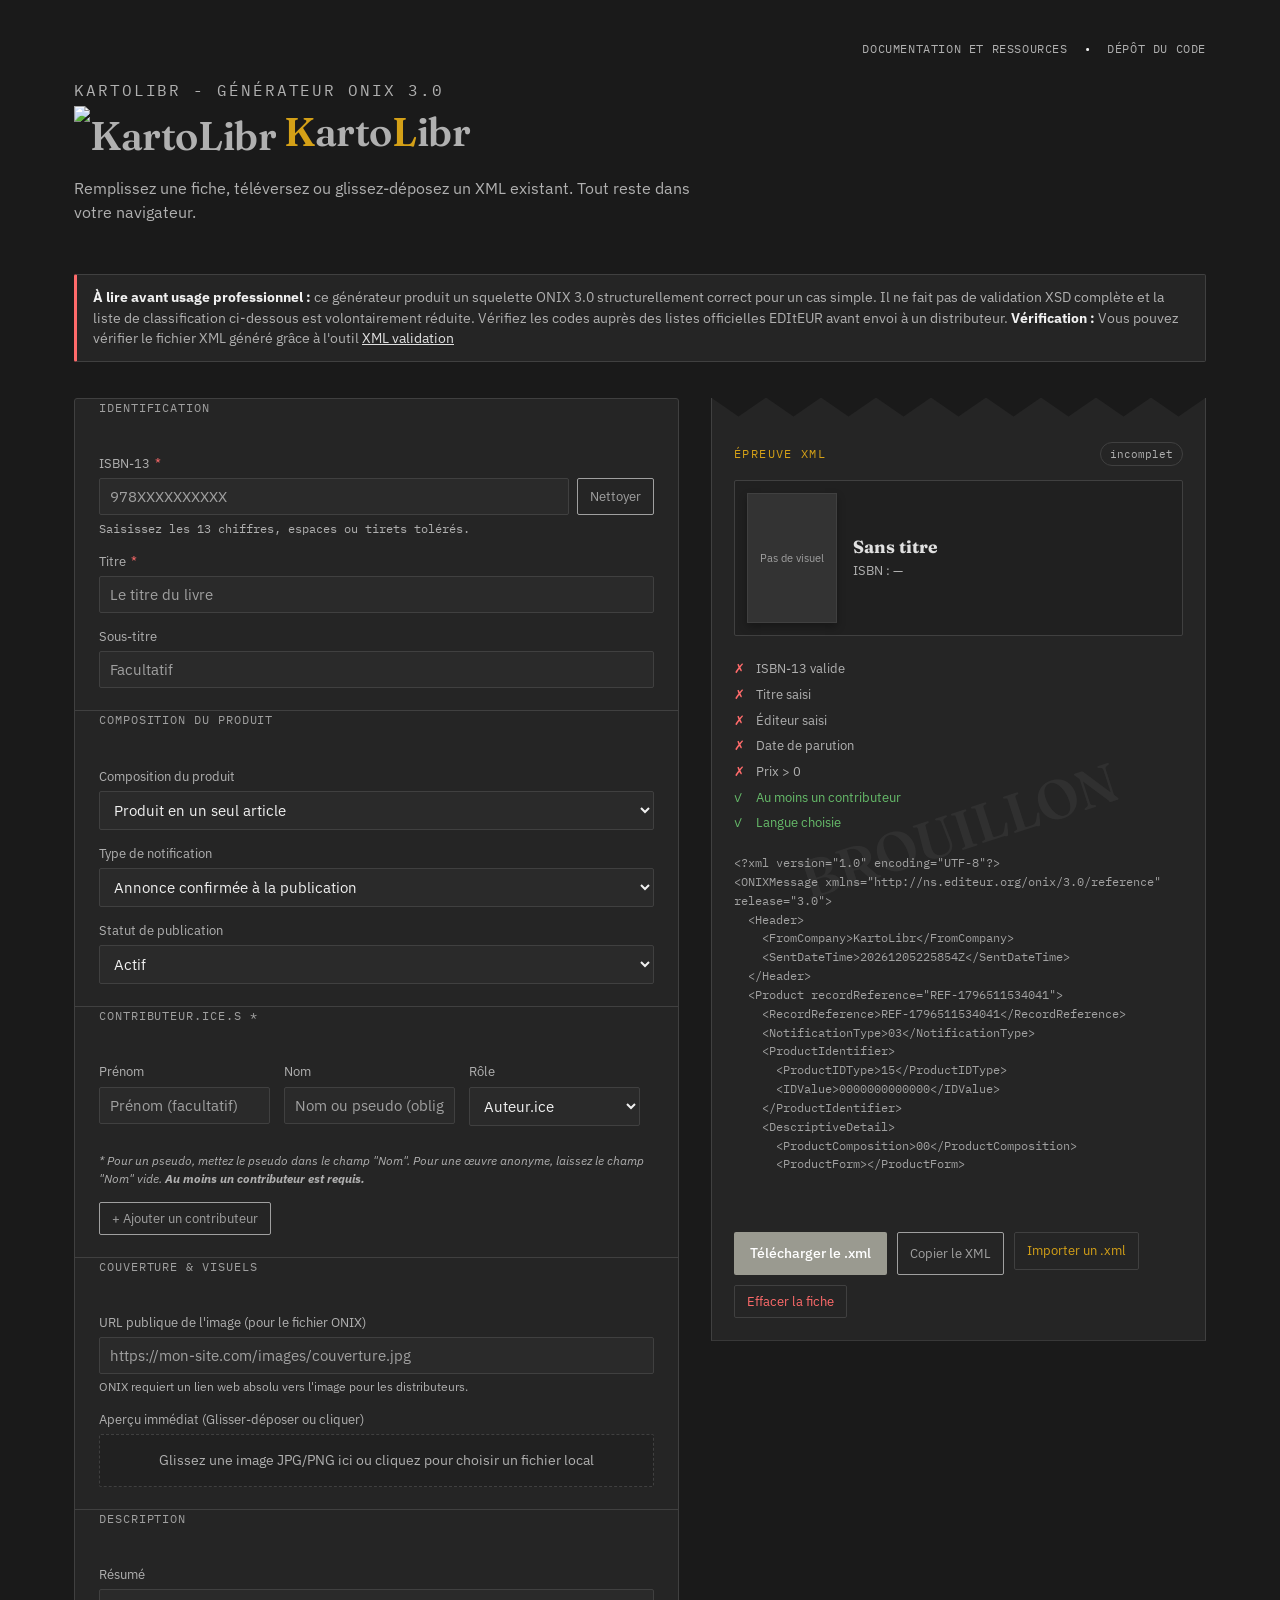
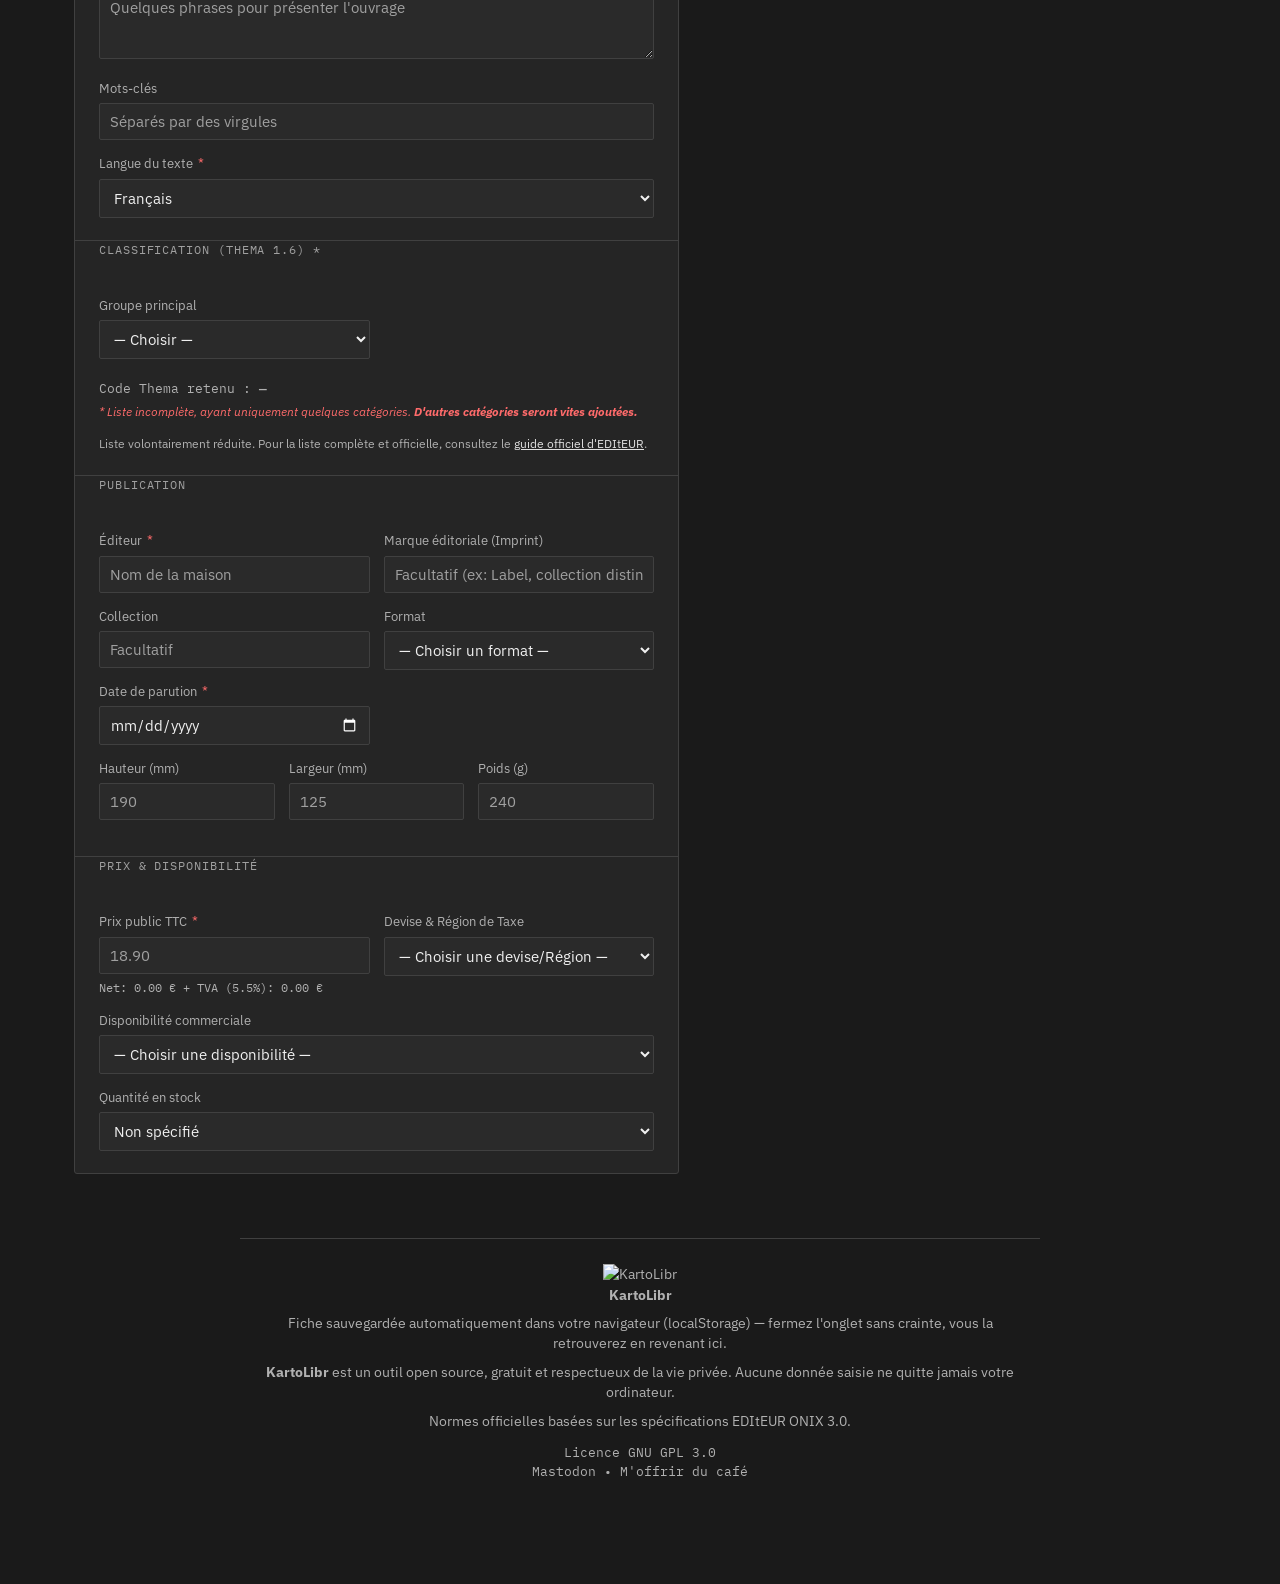
==== commit 0f2a0a02: "correction redirection mastodon" ====
--- a/index.html
+++ b/index.html
@@ -344,7 +344,7 @@
     <div class="footer-links">
       <a href="pages/license.html">Licence GNU GPL 3.0</a>
       <div>
-        <a rel="me" href="https://piaille.fr/@Axm" target="_blank" rel="noopener noreferrer">Mastodon</a>
+        <a rel="me" href="https://piaille.fr/@Axm">Mastodon</a>
         <span> • </span>
         <a href="https://liberapay.com/AxM3/donate" target="_blank" rel="noopener noreferrer">M'offrir du café</a>
       </div>
